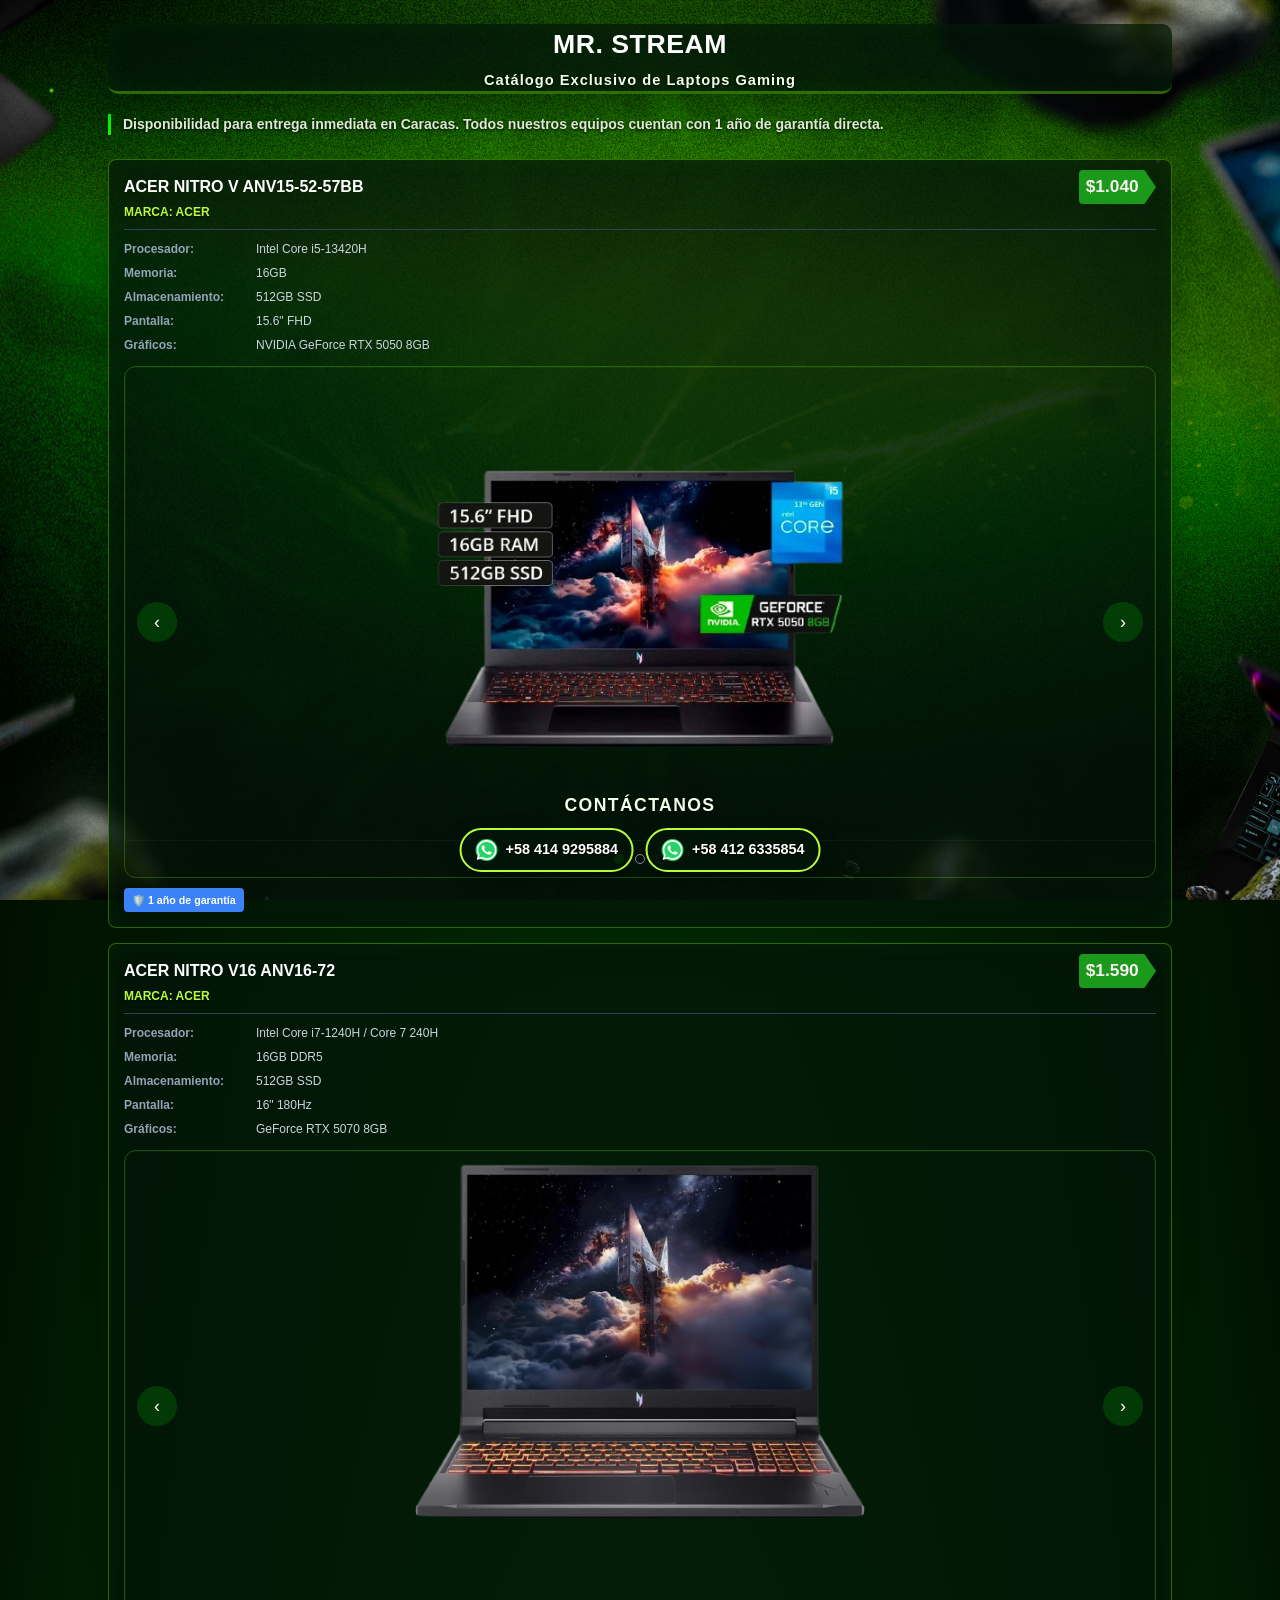
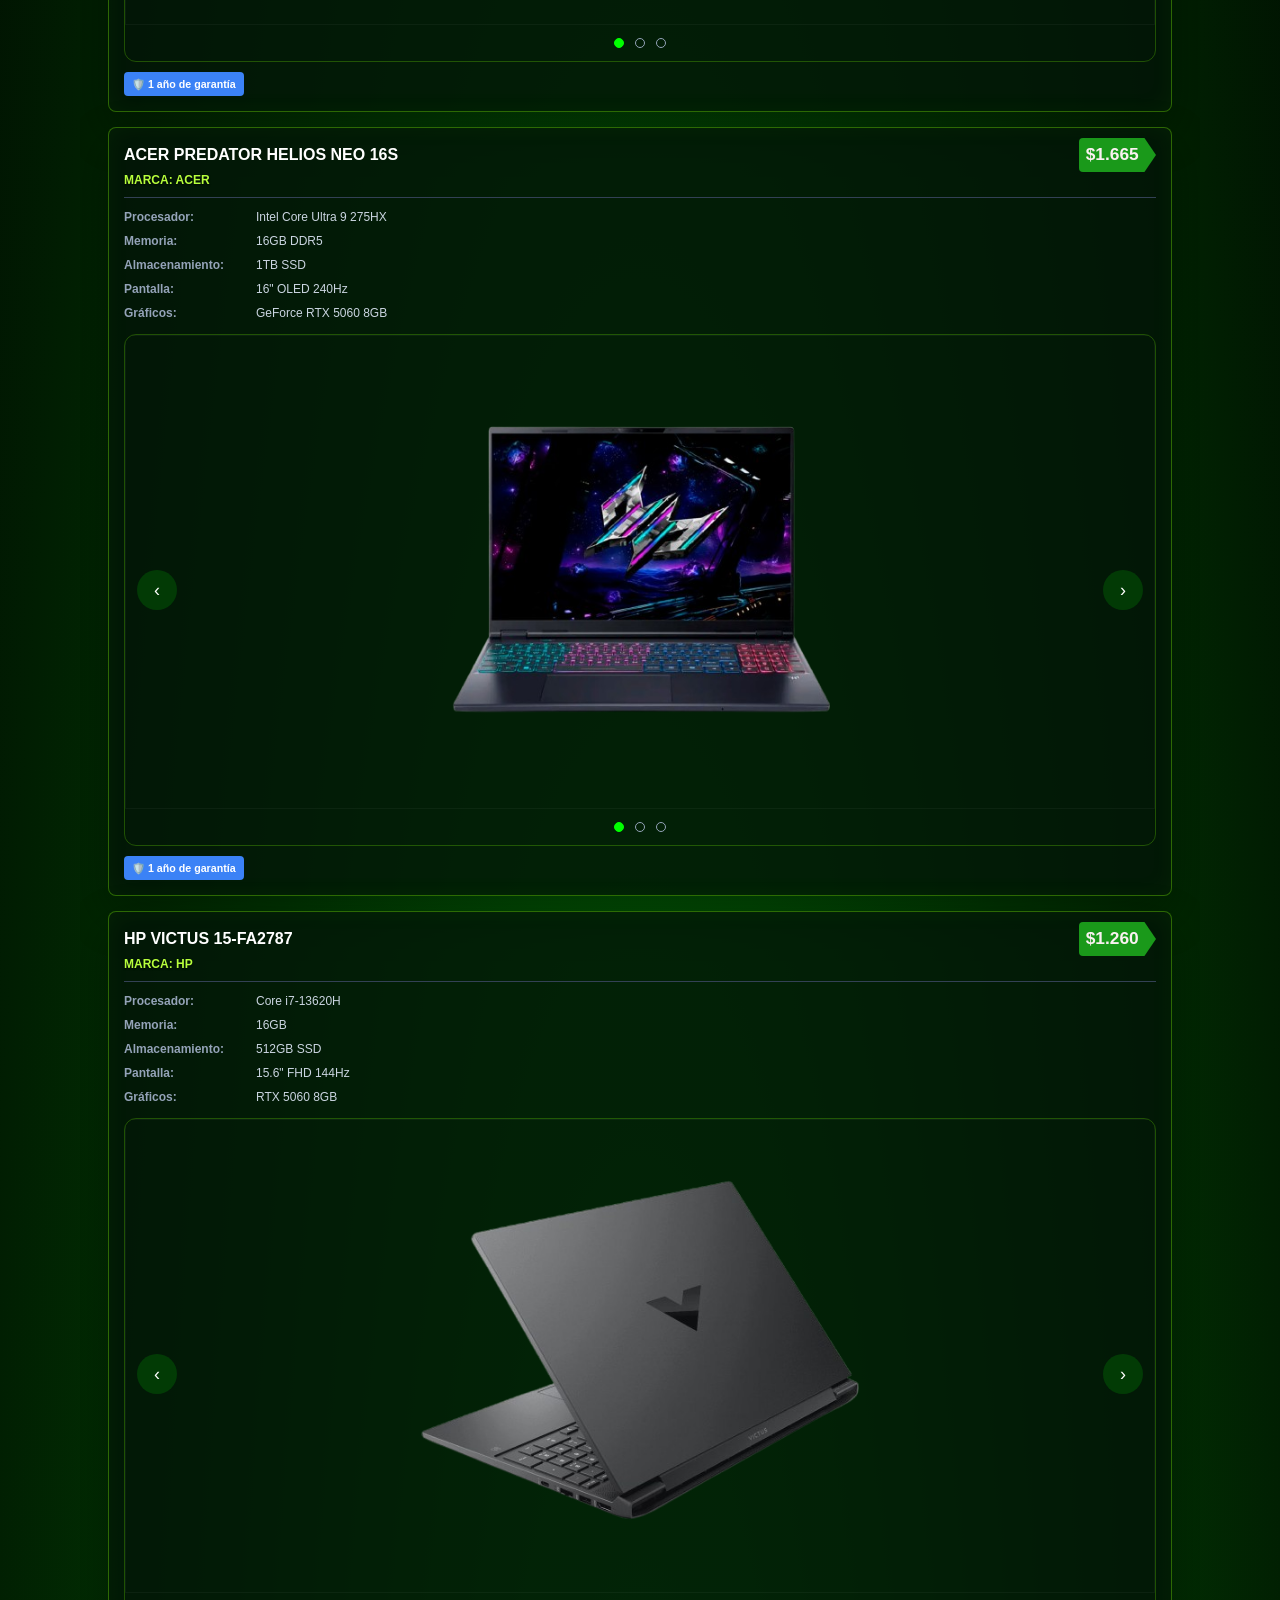
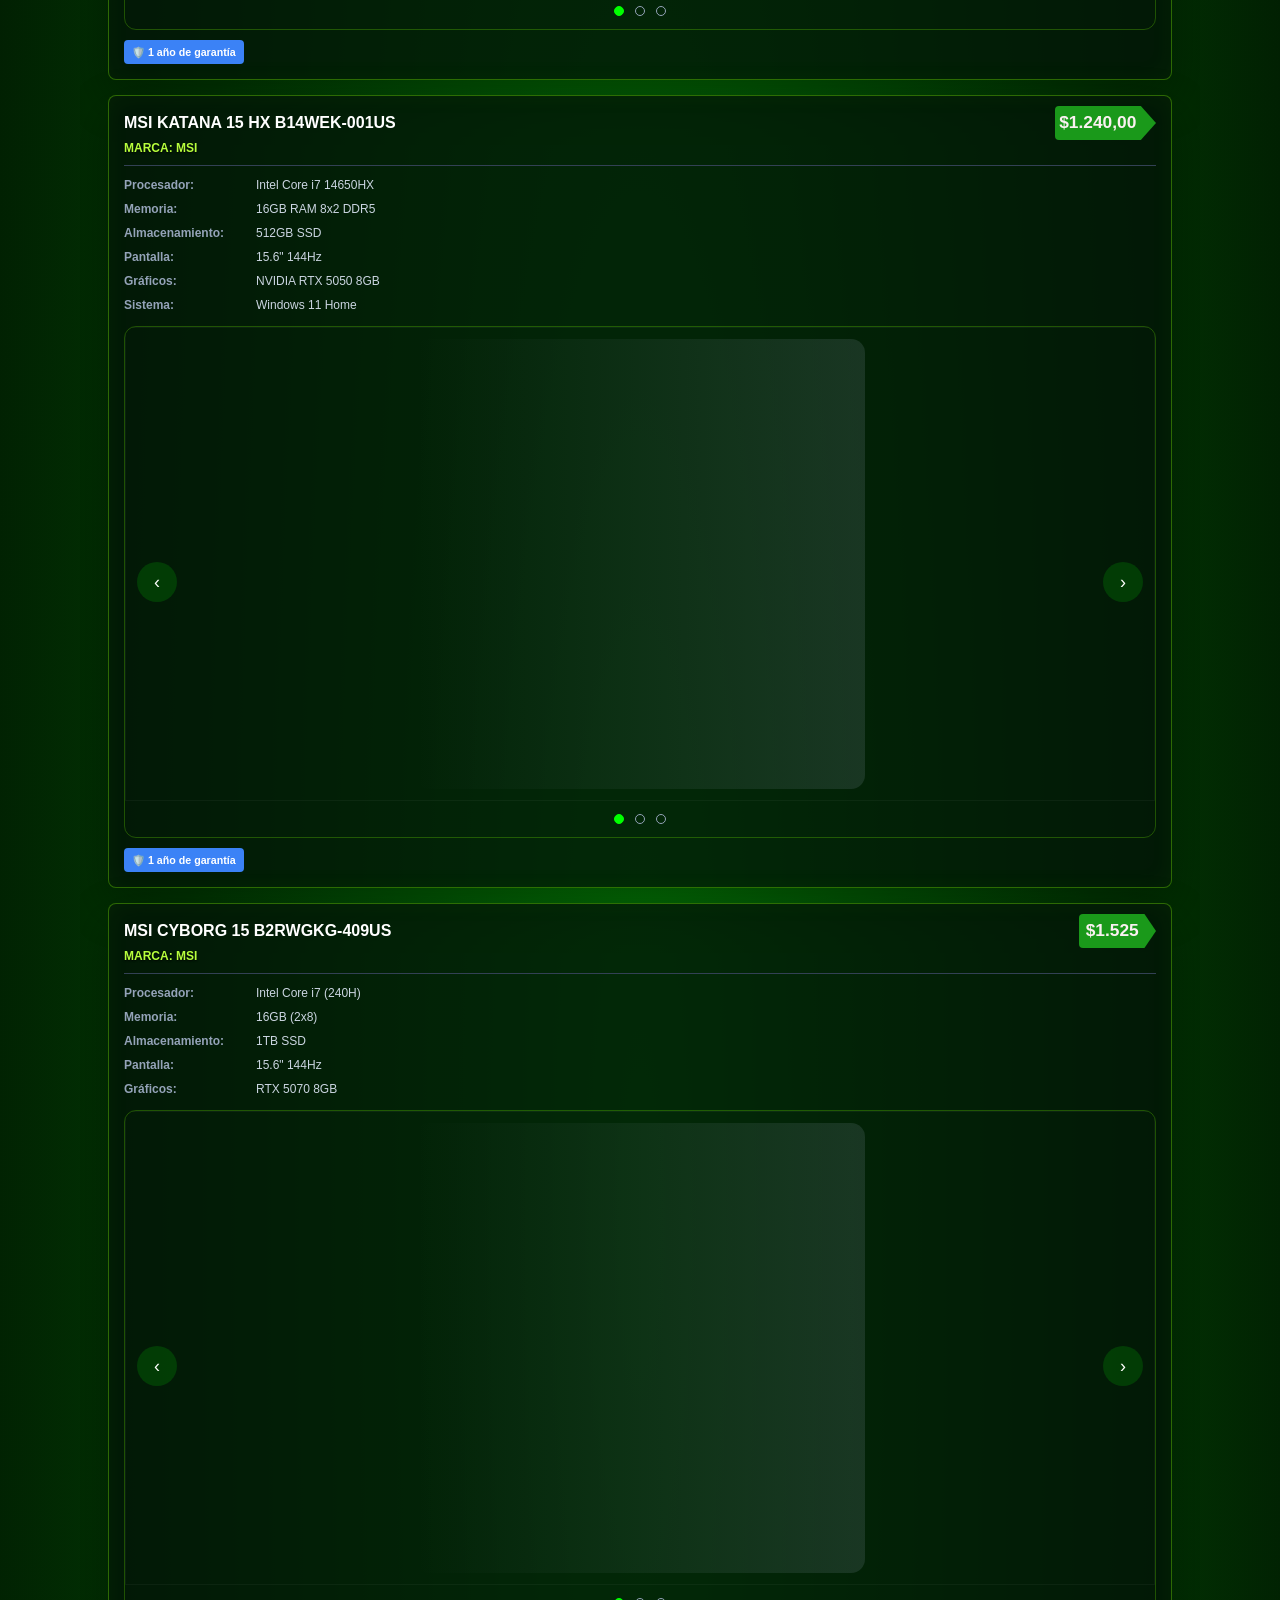
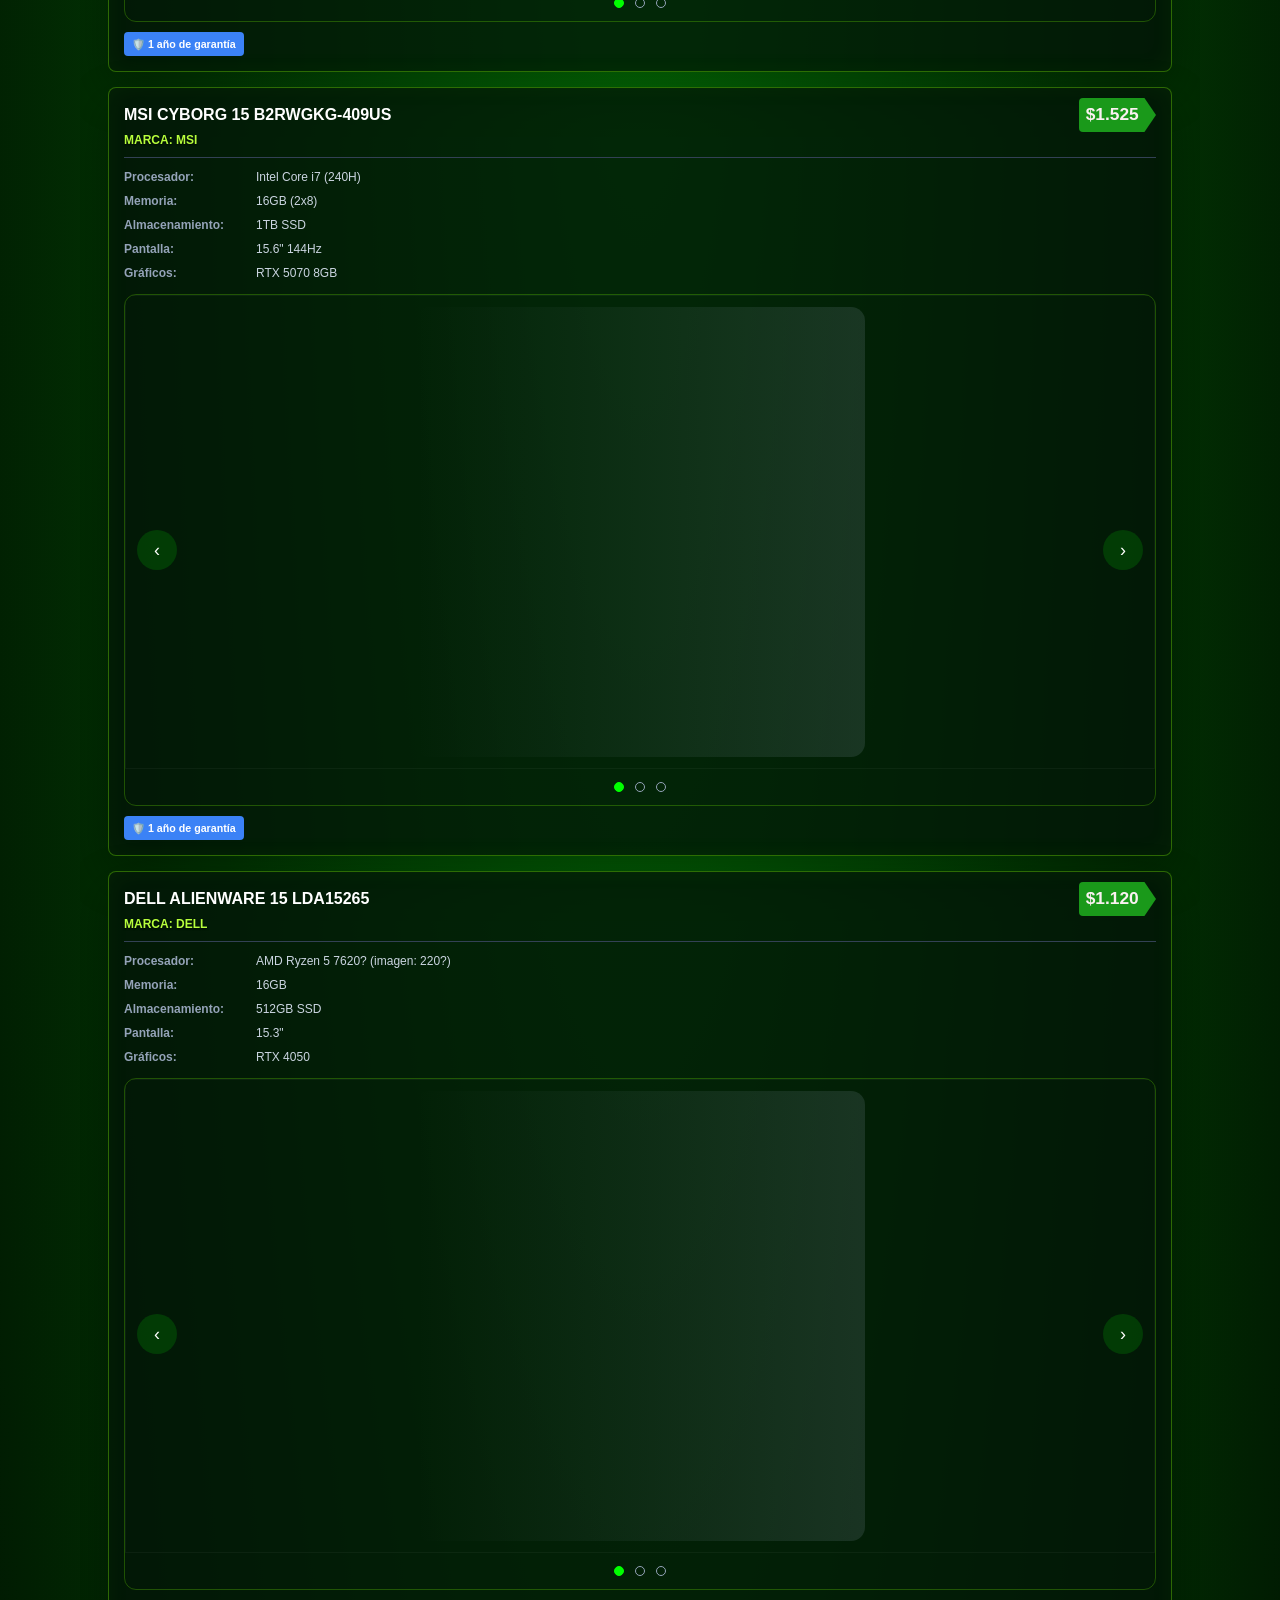
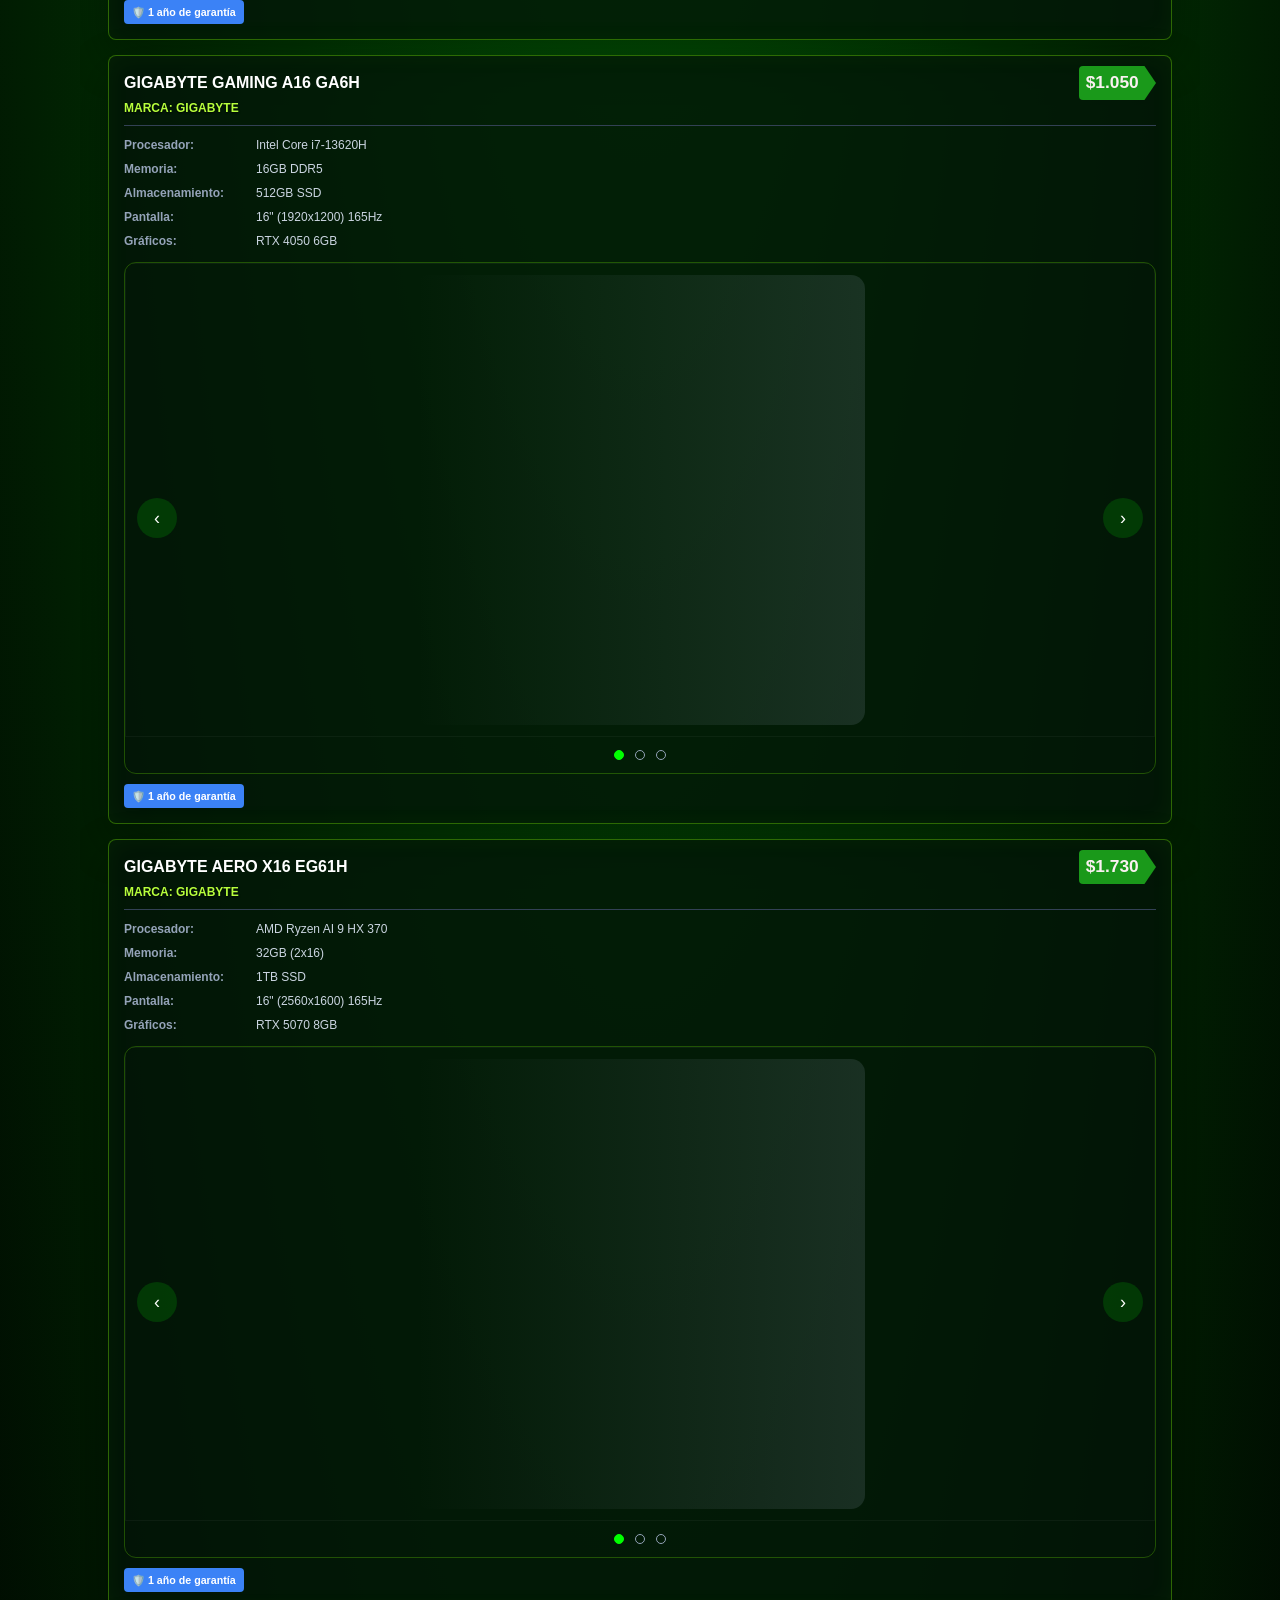
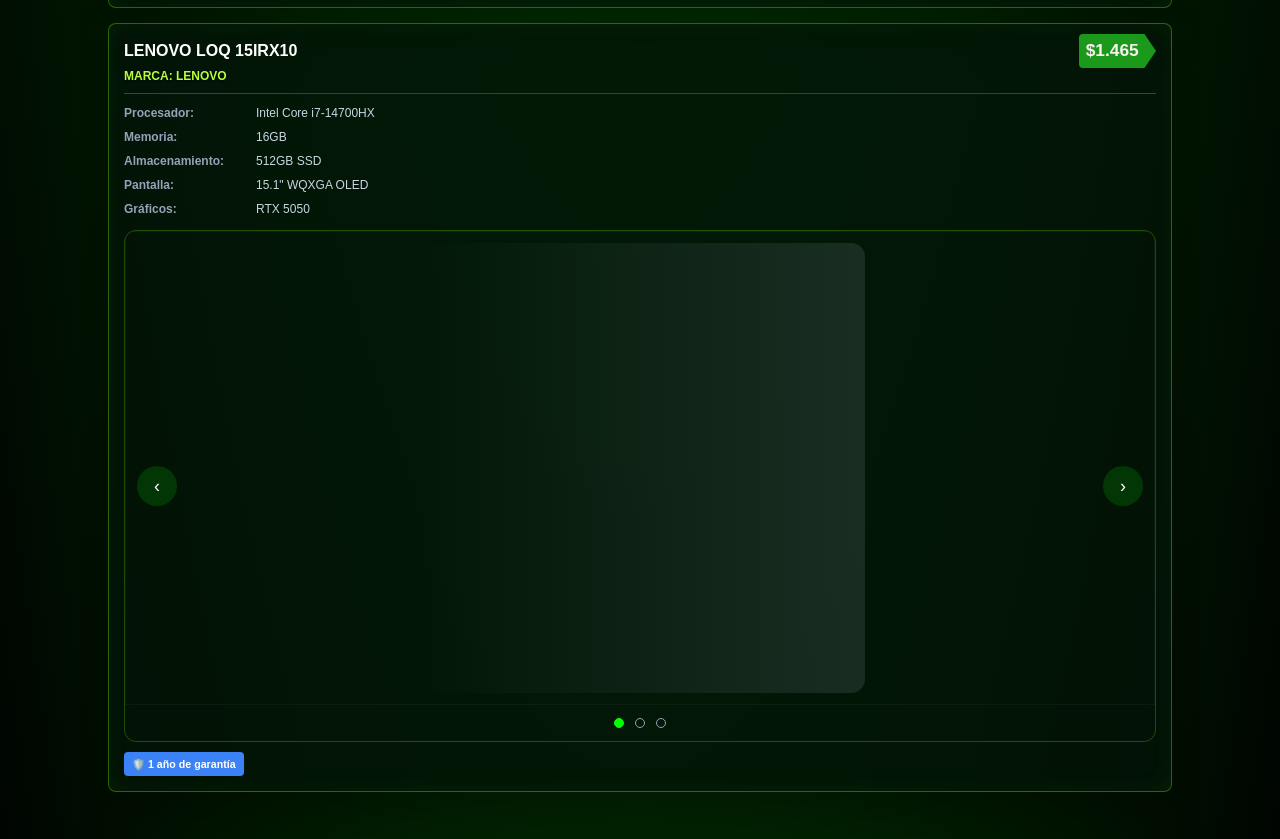
==== laptops-gaming/index.html @ 9986a739 "act" ====
<!DOCTYPE html>
<html lang="es">
<head>
    <meta charset="utf-8">
    <meta name="viewport" content="width=device-width, initial-scale=1">
    <link rel="icon" type="image/png" href="icono.png">
    <title>Catálogo Gaming - Mr. STREAM</title>
    <link rel="stylesheet" href="../global.css">
    <link rel="preload" as="image" href="fondo.webp" type="image/webp" fetchpriority="high">

    <style>
        * { box-sizing: border-box; }
        img { max-width: 100%; height: auto; display: block; }
        html, body { min-width: 0; max-width: 100vw; overflow-x: hidden; overflow-y: auto; }
        body { margin:0 auto; max-width:1120px; font-family:'Segoe UI', Roboto, Helvetica, Arial, sans-serif; background:#0b0f19; color:#f1f5f9; line-height:1.5; font-size:12px; padding:18px; }
        .header-banner {
        text-align: center; position:relative; left:0; width:100%; margin:0 0 20px 0; padding: 0; background:linear-gradient(135deg,#111827 0%,#1e293b 100%); border-bottom:3px solid #00ff00; overflow-x:hidden; box-sizing:border-box; border-radius:10px; }
        .header-title { margin:0; font-size:20pt; font-weight:800; color:#ffffff; letter-spacing:0.5px; text-transform:uppercase; }
        .header-subtitle { margin:5px 0 0 0; font-size:11pt; color:#00ff00; font-weight:600; letter-spacing:1px; }
        .intro { margin-bottom:25px; font-size:10.5pt; color:#94a3b8; border-left:3px solid #00ff00; padding-left:10px; line-height:1.5; }
        .product-card { background:#1e293b; border:1px solid #334155; border-radius:8px; padding:15px; margin-bottom:15px; }
        .product-header { display:flex; justify-content:space-between; align-items:flex-start; gap:12px; border-bottom:1px solid #334155; padding-bottom:8px; margin-bottom:10px; }
        .product-title { font-size:12pt; margin:0; font-weight:700; color:#ffffff; }
        .product-meta { color:#00ff00; font-size:9pt; font-weight:600; text-transform:uppercase; margin-top:4px; }
        .price-tag {
            float: right;
            background-color: #1a991a;
            color: #faf1f1;
            font-weight: 800;
            font-size: 13pt;
            padding: 4px 12px;
            border-radius: 4px;
            margin-top: -5px;
            clip-path: polygon(0% 0%, 85% 0%, 100% 50%, 85% 100%, 0% 100%);
        }

        .price-tag .price-value {
            position: relative;
            right: 10%;
        }
        .spec-grid { display:grid; grid-template-columns:120px 1fr; gap:6px 12px; margin-top:8px; color:#cbd5e1; }
        .spec-label { color:#94a3b8; font-weight:700; }
        .warranty { display:inline-block; margin-top:10px; background:#3b82f6; color:#ffffff; padding:4px 8px; border-radius:4px; font-weight:700; font-size:8pt; }
        .product-gallery { position:relative; margin-top:12px; overflow:hidden; border-radius:12px; border:1px solid #334155; background:#111827; touch-action:pan-y; }
        .gallery-track { display:flex; transition:transform .35s ease; list-style:none; padding:0; margin:0; }
        .gallery-slide { min-width:100%; display:flex; justify-content:center; padding:12px; background:radial-gradient(circle at top left, rgba(30,41,59,0.96), rgba(17,24,39,0.65)); box-shadow:inset 0 0 0 1px rgba(255,255,255,0.04); }
        .gallery-slide img { width:100%; max-width:450px; border-radius:14px; object-fit:contain; cursor:pointer; background:rgba(15,23,42,0.92); padding:14px; border:1px solid rgba(255,255,255,0.1); box-shadow:0 18px 35px rgba(0,0,0,0.35), inset 0 0 0 1px rgba(255,255,255,0.04); opacity:0; transition:opacity .25s ease; }
        .gallery-slide img.loaded { opacity:1; }
        .image-frame { position:relative; width:100%; max-width:450px; border-radius:14px; overflow:hidden; background:linear-gradient(90deg, rgba(15,23,42,0.92), rgba(30,41,59,0.96), rgba(15,23,42,0.92)); box-shadow:0 18px 35px rgba(0,0,0,0.35), inset 0 0 0 1px rgba(255,255,255,0.04); }
        .image-skeleton { position:absolute; inset:0; background:linear-gradient(90deg, rgba(15,23,42,0), rgba(148,163,184,0.16), rgba(15,23,42,0)); background-size:200% 100%; animation:skeleton-shimmer 1.2s linear infinite; pointer-events:none; }
        @keyframes skeleton-shimmer { from { background-position:200% 0; } to { background-position:-200% 0; } }
        .gallery-button { position:absolute; top:50%; transform:translateY(-50%); width:40px; height:40px; border-radius:999px; border:none; background:rgba(0,255,0,0.15); color:#fff; cursor:pointer; display:flex; align-items:center; justify-content:center; font-size:18px; line-height:1; padding:0; }
        .gallery-button:hover { background:rgba(0,255,0,0.28); }
        .gallery-button.prev { left:12px; }
        .gallery-button.next { right:12px; }
        .gallery-dots { text-align:center; padding:10px 0 8px; }
        .gallery-indicator { width:10px; height:10px; display:inline-block; border-radius:50%; border:1px solid #94a3b8; background:transparent; margin:0 4px; cursor:pointer; }
        .gallery-indicator.current-slide { background:#00ff00; border-color:#00ff00; }
        .modal-overlay { position:fixed; inset:0; background:rgba(0,0,0,0.85); display:none; align-items:center; justify-content:center; z-index:999; padding:20px; }
        .modal-overlay.open { display:flex; }
        .modal-overlay img { max-width:95%; max-height:95%; border-radius:8px; }
        .modal-close { position:absolute; top:18px; right:18px; background:rgba(0,0,0,0.5); border:none; color:#fff; width:36px; height:36px; border-radius:50%; font-size:18px; cursor:pointer; }
        @media (min-width:769px) {
            body { padding:24px 28px 32px; }
            .header-banner {
        text-align: center; padding: 0; }
            .intro { padding-left:12px; margin-bottom:24px; }
        }

        @media (max-width:768px){ body { padding:18px; } .spec-grid{grid-template-columns:100px 1fr} .product-title{font-size:15px} .header-banner { padding: 0; text-align:center; } .header-title { font-size:18pt; } .header-subtitle { font-size:10pt; } .gallery-button { width:34px; height:34px; } }
    </style>
</head>
<body>
    <div class="header-banner">
        <h1 class="header-title">Mr. STREAM</h1>
        <div class="header-subtitle">Catálogo Exclusivo de Laptops Gaming</div>
    </div>

    <div class="intro">
        Disponibilidad para entrega inmediata en Caracas. Todos nuestros equipos cuentan con <strong>1 año de garantía</strong> directa.
    </div>

    <!-- Product list generated from image -->

    <!-- 1 - AGOTADO: THUNDEROBOT ZERO 18 PRO 5090
    <div class="product-card">
        <div class="product-header">
            <div>
                <h2 class="product-title">THUNDEROBOT ZERO 18 PRO 5090</h2>
                <div class="product-meta">Marca: THUNDEROBOT</div>
            </div>
            <div class="price-tag"><div class="price-value">$3.730</div></div>
        </div>
        <div class="spec-grid">
            <div class="spec-label">Procesador:</div><div>Core™ Ultra 9 275HX</div>
            <div class="spec-label">Memoria:</div><div>64GB</div>
            <div class="spec-label">Almacenamiento:</div><div>4TB SSD</div>
            <div class="spec-label">Pantalla:</div><div>18" (2560x1600) 240Hz</div>
            <div class="spec-label">Gráficos:</div><div>NVIDIA RTX 5090 24576MB</div>
            <div class="spec-label">Extras:</div><div>Per-key RGB backlit keyboard</div>
        </div>
        <div class="product-gallery">
            <ul class="gallery-track">
                <li class="gallery-slide current-slide"><img loading="lazy" src="../images/imagen.png" data-full="../images/imagen.png" alt="THUNDEROBOT 1"></li>
                <li class="gallery-slide"><img loading="lazy" src="../images/imagen.png" data-full="../images/imagen.png" alt="THUNDEROBOT 2"></li>
                <li class="gallery-slide"><img loading="lazy" src="../images/imagen.png" data-full="../images/imagen.png" alt="THUNDEROBOT 3"></li>
            </ul>
            <button class="gallery-button prev" aria-label="Anterior">‹</button>
            <button class="gallery-button next" aria-label="Siguiente">›</button>
            <div class="gallery-dots">
                <span class="gallery-indicator current-slide"></span>
                <span class="gallery-indicator"></span>
                <span class="gallery-indicator"></span>
            </div>
        </div>
        <div class="warranty">🛡️ 1 año de garantía</div>
    </div>
    -->

    <!-- 2 -->
    <div class="product-card">
        <div class="product-header">
            <div>
                <h2 class="product-title">ACER NITRO V ANV15-52-57BB</h2>
                <div class="product-meta">Marca: ACER</div>
            </div>
            <div class="price-tag"><div class="price-value">$1.040</div></div>
        </div>
        <div class="spec-grid">
            <div class="spec-label">Procesador:</div><div>Intel Core i5-13420H</div>
            <div class="spec-label">Memoria:</div><div>16GB</div>
            <div class="spec-label">Almacenamiento:</div><div>512GB SSD</div>
            <div class="spec-label">Pantalla:</div><div>15.6" FHD</div>
            <div class="spec-label">Gráficos:</div><div>NVIDIA GeForce RTX 5050 8GB</div>
        </div>
        <div class="product-gallery">
            <ul class="gallery-track">
                <li class="gallery-slide current-slide"><img loading="lazy" src="../images/acernitro1.png" data-full="../images/acernitro1.png" alt="Acer Nitro 1"></li>
                <li class="gallery-slide"><img loading="lazy" src="../images/acernitro2.png" data-full="../images/acernitro2.png" alt="Acer Nitro 2"></li>
                <li class="gallery-slide"><img loading="lazy" src="../images/acernitro3.png" data-full="../images/acernitro3.png" alt="Acer Nitro 3"></li>
            </ul>
            <button class="gallery-button prev" aria-label="Anterior">‹</button>
            <button class="gallery-button next" aria-label="Siguiente">›</button>
            <div class="gallery-dots">
                <span class="gallery-indicator current-slide"></span>
                <span class="gallery-indicator"></span>
                <span class="gallery-indicator"></span>
            </div>
        </div>
        <div class="warranty">🛡️ 1 año de garantía</div>
    </div>

    <!-- 3 -->
    <!-- 3 - AGOTADO: ACER NITRO V16 AI ANV16
    <div class="product-card">
        <div class="product-header">
            <div>
                <h2 class="product-title">ACER NITRO V16 AI ANV16</h2>
                <div class="product-meta">Marca: ACER</div>
            </div>
            <div class="price-tag"><div class="price-value">$1.315</div></div>
        </div>
        <div class="spec-grid">
            <div class="spec-label">Procesador:</div><div>AMD Ryzen AI 7 370</div>
            <div class="spec-label">Memoria:</div><div>16GB DDR5</div>
            <div class="spec-label">Almacenamiento:</div><div>1TB SSD</div>
            <div class="spec-label">Pantalla:</div><div>16" 180Hz</div>
            <div class="spec-label">Gráficos:</div><div>NVIDIA GeForce RTX 5060 8GB GDDR7</div>
        </div>
        <div class="product-gallery">
            <ul class="gallery-track">
                <li class="gallery-slide current-slide"><img loading="lazy" src="../images/imagen.png" data-full="../images/imagen.png" alt="Acer Nitro V16 1"></li>
                <li class="gallery-slide"><img loading="lazy" src="../images/imagen.png" data-full="../images/imagen.png" alt="Acer Nitro V16 2"></li>
                <li class="gallery-slide"><img loading="lazy" src="../images/imagen.png" data-full="../images/imagen.png" alt="Acer Nitro V16 3"></li>
            </ul>
            <button class="gallery-button prev" aria-label="Anterior">‹</button>
            <button class="gallery-button next" aria-label="Siguiente">›</button>
            <div class="gallery-dots">
                <span class="gallery-indicator current-slide"></span>
                <span class="gallery-indicator"></span>
                <span class="gallery-indicator"></span>
            </div>
        </div>
        <div class="warranty">🛡️ 1 año de garantía</div>
    </div>
    -->

    <!-- 4 -->
    <div class="product-card">
        <div class="product-header">
            <div>
                <h2 class="product-title">ACER NITRO V16 ANV16-72</h2>
                <div class="product-meta">Marca: ACER</div>
            </div>
            <div class="price-tag"><div class="price-value">$1.590</div></div>
        </div>
        <div class="spec-grid">
            <div class="spec-label">Procesador:</div><div>Intel Core i7-1240H / Core 7 240H</div>
            <div class="spec-label">Memoria:</div><div>16GB DDR5</div>
            <div class="spec-label">Almacenamiento:</div><div>512GB SSD</div>
            <div class="spec-label">Pantalla:</div><div>16" 180Hz</div>
            <div class="spec-label">Gráficos:</div><div>GeForce RTX 5070 8GB</div>
        </div>
        <div class="product-gallery">
            <ul class="gallery-track">
                <li class="gallery-slide current-slide"><img loading="lazy" src="../images/nitrov161.png" data-full="../images/nitrov161.png" alt="Acer Nitro V16 4-1"></li>
                <li class="gallery-slide"><img loading="lazy" src="../images/nitrov162.png" data-full="../images/nitrov162.png" alt="Acer Nitro V16 4-2"></li>
                <li class="gallery-slide"><img loading="lazy" src="../images/nitrov163.png" data-full="../images/nitrov163.png" alt="Acer Nitro V16 4-3"></li>
            </ul>
            <button class="gallery-button prev" aria-label="Anterior">‹</button>
            <button class="gallery-button next" aria-label="Siguiente">›</button>
            <div class="gallery-dots">
                <span class="gallery-indicator current-slide"></span>
                <span class="gallery-indicator"></span>
                <span class="gallery-indicator"></span>
            </div>
        </div>
        <div class="warranty">🛡️ 1 año de garantía</div>
    </div>

    <!-- 5 -->
    <div class="product-card">
        <div class="product-header">
            <div>
                <h2 class="product-title">ACER PREDATOR HELIOS NEO 16S</h2>
                <div class="product-meta">Marca: ACER</div>
            </div>
            <div class="price-tag"><div class="price-value">$1.665</div></div>
        </div>
        <div class="spec-grid">
            <div class="spec-label">Procesador:</div><div>Intel Core Ultra 9 275HX</div>
            <div class="spec-label">Memoria:</div><div>16GB DDR5</div>
            <div class="spec-label">Almacenamiento:</div><div>1TB SSD</div>
            <div class="spec-label">Pantalla:</div><div>16" OLED 240Hz</div>
            <div class="spec-label">Gráficos:</div><div>GeForce RTX 5060 8GB</div>
        </div>
        <div class="product-gallery">
            <ul class="gallery-track">
                <li class="gallery-slide current-slide"><img loading="lazy" src="../images/acerp1.png" data-full="../images/acerp1.png" alt="Predator 1"></li>
                <li class="gallery-slide"><img loading="lazy" src="../images/acerp2.png" data-full="../images/acerp2.png" alt="Predator 2"></li>
                <li class="gallery-slide"><img loading="lazy" src="../images/acerp3.png" data-full="../images/acerp3.png" alt="Predator 3"></li>
            </ul>
            <button class="gallery-button prev" aria-label="Anterior">‹</button>
            <button class="gallery-button next" aria-label="Siguiente">›</button>
            <div class="gallery-dots">
                <span class="gallery-indicator current-slide"></span>
                <span class="gallery-indicator"></span>
                <span class="gallery-indicator"></span>
            </div>
        </div>
        <div class="warranty">🛡️ 1 año de garantía</div>
    </div>

    <!-- 6 -->
      <!--
    <div class="product-card">
        <div class="product-header">
            <div>
                <h2 class="product-title">HP VICTUS 15-FA2013DX</h2>
                <div class="product-meta">Marca: HP</div>
            </div>
            <div class="price-tag"><div class="price-value">$795</div></div>
        </div>
        <div class="spec-grid">
            <div class="spec-label">Procesador:</div><div>Core i5-13420H</div>
            <div class="spec-label">Memoria:</div><div>8GB</div>
            <div class="spec-label">Almacenamiento:</div><div>512GB SSD</div>
            <div class="spec-label">Pantalla:</div><div>15.6" FHD 144Hz</div>
            <div class="spec-label">Gráficos:</div><div>RTX 3050 6GB</div>
        </div>
        <div class="product-gallery">
            <ul class="gallery-track">
                <li class="gallery-slide current-slide"><img loading="lazy" src="../images/imagen.png" data-full="../images/imagen.png" alt="HP Victus 1"></li>
                <li class="gallery-slide"><img loading="lazy" src="../images/imagen.png" data-full="../images/imagen.png" alt="HP Victus 2"></li>
                <li class="gallery-slide"><img loading="lazy" src="../images/imagen.png" data-full="../images/imagen.png" alt="HP Victus 3"></li>
            </ul>
            <button class="gallery-button prev" aria-label="Anterior">‹</button>
            <button class="gallery-button next" aria-label="Siguiente">›</button>
            <div class="gallery-dots">
                <span class="gallery-indicator current-slide"></span>
                <span class="gallery-indicator"></span>
                <span class="gallery-indicator"></span>
            </div>
        </div>
        <div class="warranty">🛡️ 1 año de garantía</div>
    </div>
-->
    <!-- 7 -->
      <!--
    <div class="product-card">
        <div class="product-header">
            <div>
                <h2 class="product-title">HP VICTUS 15-FA2082WM</h2>
                <div class="product-meta">Marca: HP</div>
            </div>
            <div class="price-tag"><div class="price-value">$945</div></div>
        </div>
        <div class="spec-grid">
            <div class="spec-label">Procesador:</div><div>Core i5-13420H</div>
            <div class="spec-label">Memoria:</div><div>16GB DDR4</div>
            <div class="spec-label">Almacenamiento:</div><div>512GB SSD</div>
            <div class="spec-label">Pantalla:</div><div>15.6" 144Hz</div>
            <div class="spec-label">Gráficos:</div><div>RTX 4050 6GB</div>
        </div>
        <div class="product-gallery">
            <ul class="gallery-track">
                <li class="gallery-slide current-slide"><img loading="lazy" src="../images/imagen.png" data-full="../images/imagen.png" alt="HP Victus 2082-1"></li>
                <li class="gallery-slide"><img loading="lazy" src="../images/imagen.png" data-full="../images/imagen.png" alt="HP Victus 2082-2"></li>
                <li class="gallery-slide"><img loading="lazy" src="../images/imagen.png" data-full="../images/imagen.png" alt="HP Victus 2082-3"></li>
            </ul>
            <button class="gallery-button prev" aria-label="Anterior">‹</button>
            <button class="gallery-button next" aria-label="Siguiente">›</button>
            <div class="gallery-dots">
                <span class="gallery-indicator current-slide"></span>
                <span class="gallery-indicator"></span>
                <span class="gallery-indicator"></span>
            </div>
        </div>
        <div class="warranty">🛡️ 1 año de garantía</div>
    </div>
-->
    <!-- 8 --> 
    <div class="product-card">
        <div class="product-header">
            <div>
                <h2 class="product-title">HP VICTUS 15-FA2787</h2>
                <div class="product-meta">Marca: HP</div>
            </div>
            <div class="price-tag"><div class="price-value">$1.260</div></div>
        </div>
        <div class="spec-grid">
            <div class="spec-label">Procesador:</div><div>Core i7-13620H</div>
            <div class="spec-label">Memoria:</div><div>16GB</div>
            <div class="spec-label">Almacenamiento:</div><div>512GB SSD</div>
            <div class="spec-label">Pantalla:</div><div>15.6" FHD 144Hz</div>
            <div class="spec-label">Gráficos:</div><div>RTX 5060 8GB</div>
        </div>
        <div class="product-gallery">
            <ul class="gallery-track">
                <li class="gallery-slide current-slide"><img loading="lazy" src="../images/victus1.png" data-full="../images/victus1.png" alt="HP Victus 2787-1"></li>
                <li class="gallery-slide"><img loading="lazy" src="../images/victus2.png" data-full="../images/victus2.png" alt="HP Victus 2787-2"></li>
                <li class="gallery-slide"><img loading="lazy" src="../images/victus3.png" data-full="../images/victus3.png" alt="HP Victus 2787-3"></li>
            </ul>
            <button class="gallery-button prev" aria-label="Anterior">‹</button>
            <button class="gallery-button next" aria-label="Siguiente">›</button>
            <div class="gallery-dots">
                <span class="gallery-indicator current-slide"></span>
                <span class="gallery-indicator"></span>
                <span class="gallery-indicator"></span>
            </div>
        </div>
        <div class="warranty">🛡️ 1 año de garantía</div>
    </div>

  
    <!-- 9 - AGOTADO: MSI CYBORG 15 B2RWFKG
    <div class="product-card">
        <div class="product-header">
            <div>
                <h2 class="product-title">MSI CYBORG 15 B2RWFKG</h2>
                <div class="product-meta">Marca: MSI</div>
            </div>
            <div class="price-tag"><div class="price-value">$1.260</div></div>
        </div>
        <div class="spec-grid">
            <div class="spec-label">Procesador:</div><div>Intel Core i7 (240H)</div>
            <div class="spec-label">Memoria:</div><div>16GB DDR5 (2x8)</div>
            <div class="spec-label">Almacenamiento:</div><div>512GB SSD</div>
            <div class="spec-label">Pantalla:</div><div>15.6" FHD 144Hz</div>
            <div class="spec-label">Gráficos:</div><div>RTX 5060 8GB GDDR7</div>
        </div>
        <div class="product-gallery">
            <ul class="gallery-track">
                <li class="gallery-slide current-slide"><img loading="lazy" src="../images/imagen.png" data-full="../images/imagen.png" alt="MSI Cyborg 1"></li>
                <li class="gallery-slide"><img loading="lazy" src="../images/imagen.png" data-full="../images/imagen.png" alt="MSI Cyborg 2"></li>
                <li class="gallery-slide"><img loading="lazy" src="../images/imagen.png" data-full="../images/imagen.png" alt="MSI Cyborg 3"></li>
            </ul>
            <button class="gallery-button prev" aria-label="Anterior">‹</button>
            <button class="gallery-button next" aria-label="Siguiente">›</button>
            <div class="gallery-dots">
                <span class="gallery-indicator current-slide"></span>
                <span class="gallery-indicator"></span>
                <span class="gallery-indicator"></span>
            </div>
        </div>
        <div class="warranty">🛡️ 1 año de garantía</div>
    </div>
    -->

    <!-- 10 -->
    <div class="product-card">
        <div class="product-header">
            <div>
                <h2 class="product-title">MSI KATANA 15 HX B14WEK-001US</h2>
                <div class="product-meta">Marca: MSI</div>
            </div>
            <div class="price-tag"><div class="price-value">$1.240,00</div></div>
        </div>
        <div class="spec-grid">
            <div class="spec-label">Procesador:</div><div>Intel Core i7 14650HX</div>
            <div class="spec-label">Memoria:</div><div>16GB RAM 8x2 DDR5</div>
            <div class="spec-label">Almacenamiento:</div><div>512GB SSD</div>
            <div class="spec-label">Pantalla:</div><div>15.6" 144Hz</div>
            <div class="spec-label">Gráficos:</div><div>NVIDIA RTX 5050 8GB</div>
            <div class="spec-label">Sistema:</div><div>Windows 11 Home</div>
        </div>
        <div class="product-gallery">
            <ul class="gallery-track">
                <li class="gallery-slide current-slide"><img loading="lazy" src="../images/imagen.png" data-full="../images/imagen.png" alt="MSI Katana 1"></li>
                <li class="gallery-slide"><img loading="lazy" src="../images/imagen.png" data-full="../images/imagen.png" alt="MSI Katana 2"></li>
                <li class="gallery-slide"><img loading="lazy" src="../images/imagen.png" data-full="../images/imagen.png" alt="MSI Katana 3"></li>
            </ul>
            <button class="gallery-button prev" aria-label="Anterior">‹</button>
            <button class="gallery-button next" aria-label="Siguiente">›</button>
            <div class="gallery-dots">
                <span class="gallery-indicator current-slide"></span>
                <span class="gallery-indicator"></span>
                <span class="gallery-indicator"></span>
            </div>
        </div>
        <div class="warranty">🛡️ 1 año de garantía</div>
    </div>

    <!-- 11 -->
    <div class="product-card">
        <div class="product-header">
            <div>
                <h2 class="product-title">MSI CYBORG 15 B2RWGKG-409US</h2>
                <div class="product-meta">Marca: MSI</div>
            </div>
            <div class="price-tag"><div class="price-value">$1.525</div></div>
        </div>
        <div class="spec-grid">
            <div class="spec-label">Procesador:</div><div>Intel Core i7 (240H)</div>
            <div class="spec-label">Memoria:</div><div>16GB (2x8)</div>
            <div class="spec-label">Almacenamiento:</div><div>1TB SSD</div>
            <div class="spec-label">Pantalla:</div><div>15.6" 144Hz</div>
            <div class="spec-label">Gráficos:</div><div>RTX 5070 8GB</div>
        </div>
        <div class="product-gallery">
            <ul class="gallery-track">
                <li class="gallery-slide current-slide"><img loading="lazy" src="../images/imagen.png" data-full="../images/imagen.png" alt="MSI Cyborg 409US 1"></li>
                <li class="gallery-slide"><img loading="lazy" src="../images/imagen.png" data-full="../images/imagen.png" alt="MSI Cyborg 409US 2"></li>
                <li class="gallery-slide"><img loading="lazy" src="../images/imagen.png" data-full="../images/imagen.png" alt="MSI Cyborg 409US 3"></li>
            </ul>
            <button class="gallery-button prev" aria-label="Anterior">‹</button>
            <button class="gallery-button next" aria-label="Siguiente">›</button>
            <div class="gallery-dots">
                <span class="gallery-indicator current-slide"></span>
                <span class="gallery-indicator"></span>
                <span class="gallery-indicator"></span>
            </div>
        </div>
        <div class="warranty">🛡️ 1 año de garantía</div>
    </div>

    <!-- 12 -->
    <div class="product-card">
        <div class="product-header">
            <div>
                <h2 class="product-title">MSI CYBORG 15 B2RWGKG-409US</h2>
                <div class="product-meta">Marca: MSI</div>
            </div>
            <div class="price-tag"><div class="price-value">$1.525</div></div>
        </div>
        <div class="spec-grid">
            <div class="spec-label">Procesador:</div><div>Intel Core i7 (240H)</div>
            <div class="spec-label">Memoria:</div><div>16GB (2x8)</div>
            <div class="spec-label">Almacenamiento:</div><div>1TB SSD</div>
            <div class="spec-label">Pantalla:</div><div>15.6" 144Hz</div>
            <div class="spec-label">Gráficos:</div><div>RTX 5070 8GB</div>
        </div>
        <div class="product-gallery">
            <ul class="gallery-track">
                <li class="gallery-slide current-slide"><img loading="lazy" src="../images/imagen.png" data-full="../images/imagen.png" alt="MSI Cyborg 409US 1"></li>
                <li class="gallery-slide"><img loading="lazy" src="../images/imagen.png" data-full="../images/imagen.png" alt="MSI Cyborg 409US 2"></li>
                <li class="gallery-slide"><img loading="lazy" src="../images/imagen.png" data-full="../images/imagen.png" alt="MSI Cyborg 409US 3"></li>
            </ul>
            <button class="gallery-button prev" aria-label="Anterior">‹</button>
            <button class="gallery-button next" aria-label="Siguiente">›</button>
            <div class="gallery-dots">
                <span class="gallery-indicator current-slide"></span>
                <span class="gallery-indicator"></span>
                <span class="gallery-indicator"></span>
            </div>
        </div>
        <div class="warranty">🛡️ 1 año de garantía</div>
    </div>

    <!-- 11 -->
    <!-- 11 - AGOTADO: MSI VECTOR 16HX AI A2XWHG
    <div class="product-card">
        <div class="product-header">
            <div>
                <h2 class="product-title">MSI VECTOR 16HX AI A2XWHG</h2>
                <div class="product-meta">Marca: MSI</div>
            </div>
            <div class="price-tag"><div class="price-value">$1.835</div></div>
        </div>
        <div class="spec-grid">
            <div class="spec-label">Procesador:</div><div>Intel Core Ultra 7 255HX</div>
            <div class="spec-label">Memoria:</div><div>32GB (2x16)</div>
            <div class="spec-label">Almacenamiento:</div><div>1TB SSD</div>
            <div class="spec-label">Pantalla:</div><div>16" 144Hz</div>
            <div class="spec-label">Gráficos:</div><div>RTX 5070Ti 12GB GDDR7</div>
        </div>
        <div class="product-gallery">
            <ul class="gallery-track">
                <li class="gallery-slide current-slide"><img loading="lazy" src="../images/imagen.png" data-full="../images/imagen.png" alt="MSI Vector 1"></li>
                <li class="gallery-slide"><img loading="lazy" src="../images/imagen.png" data-full="../images/imagen.png" alt="MSI Vector 2"></li>
                <li class="gallery-slide"><img loading="lazy" src="../images/imagen.png" data-full="../images/imagen.png" alt="MSI Vector 3"></li>
            </ul>
            <button class="gallery-button prev" aria-label="Anterior">‹</button>
            <button class="gallery-button next" aria-label="Siguiente">›</button>
            <div class="gallery-dots">
                <span class="gallery-indicator current-slide"></span>
                <span class="gallery-indicator"></span>
                <span class="gallery-indicator"></span>
            </div>
        </div>
        <div class="warranty">🛡️ 1 año de garantía</div>
    </div>
    -->

    <!-- 12 -->
    <div class="product-card">
        <div class="product-header">
            <div>
                <h2 class="product-title">DELL ALIENWARE 15 LDA15265</h2>
                <div class="product-meta">Marca: DELL</div>
            </div>
            <div class="price-tag"><div class="price-value">$1.120</div></div>
        </div>
        <div class="spec-grid">
            <div class="spec-label">Procesador:</div><div>AMD Ryzen 5 7620? (imagen: 220?)</div>
            <div class="spec-label">Memoria:</div><div>16GB</div>
            <div class="spec-label">Almacenamiento:</div><div>512GB SSD</div>
            <div class="spec-label">Pantalla:</div><div>15.3"</div>
            <div class="spec-label">Gráficos:</div><div>RTX 4050</div>
        </div>
        <div class="product-gallery">
            <ul class="gallery-track">
                <li class="gallery-slide current-slide"><img loading="lazy" src="../images/imagen.png" data-full="../images/imagen.png" alt="Alienware 1"></li>
                <li class="gallery-slide"><img loading="lazy" src="../images/imagen.png" data-full="../images/imagen.png" alt="Alienware 2"></li>
                <li class="gallery-slide"><img loading="lazy" src="../images/imagen.png" data-full="../images/imagen.png" alt="Alienware 3"></li>
            </ul>
            <button class="gallery-button prev" aria-label="Anterior">‹</button>
            <button class="gallery-button next" aria-label="Siguiente">›</button>
            <div class="gallery-dots">
                <span class="gallery-indicator current-slide"></span>
                <span class="gallery-indicator"></span>
                <span class="gallery-indicator"></span>
            </div>
        </div>
        <div class="warranty">🛡️ 1 año de garantía</div>
    </div>

    <!-- 13 -->
    <div class="product-card">
        <div class="product-header">
            <div>
                <h2 class="product-title">GIGABYTE GAMING A16 GA6H</h2>
                <div class="product-meta">Marca: GIGABYTE</div>
            </div>
            <div class="price-tag"><div class="price-value">$1.050</div></div>
        </div>
        <div class="spec-grid">
            <div class="spec-label">Procesador:</div><div>Intel Core i7-13620H</div>
            <div class="spec-label">Memoria:</div><div>16GB DDR5</div>
            <div class="spec-label">Almacenamiento:</div><div>512GB SSD</div>
            <div class="spec-label">Pantalla:</div><div>16" (1920x1200) 165Hz</div>
            <div class="spec-label">Gráficos:</div><div>RTX 4050 6GB</div>
        </div>
        <div class="product-gallery">
            <ul class="gallery-track">
                <li class="gallery-slide current-slide"><img loading="lazy" src="../images/imagen.png" data-full="../images/imagen.png" alt="Gigabyte A16 1"></li>
                <li class="gallery-slide"><img loading="lazy" src="../images/imagen.png" data-full="../images/imagen.png" alt="Gigabyte A16 2"></li>
                <li class="gallery-slide"><img loading="lazy" src="../images/imagen.png" data-full="../images/imagen.png" alt="Gigabyte A16 3"></li>
            </ul>
            <button class="gallery-button prev" aria-label="Anterior">‹</button>
            <button class="gallery-button next" aria-label="Siguiente">›</button>
            <div class="gallery-dots">
                <span class="gallery-indicator current-slide"></span>
                <span class="gallery-indicator"></span>
                <span class="gallery-indicator"></span>
            </div>
        </div>
        <div class="warranty">🛡️ 1 año de garantía</div>
    </div>

    <!-- 14 -->
    <div class="product-card">
        <div class="product-header">
            <div>
                <h2 class="product-title">GIGABYTE AERO X16 EG61H</h2>
                <div class="product-meta">Marca: GIGABYTE</div>
            </div>
            <div class="price-tag"><div class="price-value">$1.730</div></div>
        </div>
        <div class="spec-grid">
            <div class="spec-label">Procesador:</div><div>AMD Ryzen AI 9 HX 370</div>
            <div class="spec-label">Memoria:</div><div>32GB (2x16)</div>
            <div class="spec-label">Almacenamiento:</div><div>1TB SSD</div>
            <div class="spec-label">Pantalla:</div><div>16" (2560x1600) 165Hz</div>
            <div class="spec-label">Gráficos:</div><div>RTX 5070 8GB</div>
        </div>
        <div class="product-gallery">
            <ul class="gallery-track">
                <li class="gallery-slide current-slide"><img loading="lazy" src="../images/imagen.png" data-full="../images/imagen.png" alt="Gigabyte Aero X16 1"></li>
                <li class="gallery-slide"><img loading="lazy" src="../images/imagen.png" data-full="../images/imagen.png" alt="Gigabyte Aero X16 2"></li>
                <li class="gallery-slide"><img loading="lazy" src="../images/imagen.png" data-full="../images/imagen.png" alt="Gigabyte Aero X16 3"></li>
            </ul>
            <button class="gallery-button prev" aria-label="Anterior">‹</button>
            <button class="gallery-button next" aria-label="Siguiente">›</button>
            <div class="gallery-dots">
                <span class="gallery-indicator current-slide"></span>
                <span class="gallery-indicator"></span>
                <span class="gallery-indicator"></span>
            </div>
        </div>
        <div class="warranty">🛡️ 1 año de garantía</div>
    </div>

    <!-- 15 -->
    <div class="product-card">
        <div class="product-header">
            <div>
                <h2 class="product-title">LENOVO LOQ 15IRX10</h2>
                <div class="product-meta">Marca: LENOVO</div>
            </div>
            <div class="price-tag"><div class="price-value">$1.465</div></div>
        </div>
        <div class="spec-grid">
            <div class="spec-label">Procesador:</div><div>Intel Core i7-14700HX</div>
            <div class="spec-label">Memoria:</div><div>16GB</div>
            <div class="spec-label">Almacenamiento:</div><div>512GB SSD</div>
            <div class="spec-label">Pantalla:</div><div>15.1" WQXGA OLED</div>
            <div class="spec-label">Gráficos:</div><div>RTX 5050</div>
        </div>
        <div class="product-gallery">
            <ul class="gallery-track">
                <li class="gallery-slide current-slide"><img loading="lazy" src="../images/imagen.png" data-full="../images/imagen.png" alt="Lenovo LOQ 1"></li>
                <li class="gallery-slide"><img loading="lazy" src="../images/imagen.png" data-full="../images/imagen.png" alt="Lenovo LOQ 2"></li>
                <li class="gallery-slide"><img loading="lazy" src="../images/imagen.png" data-full="../images/imagen.png" alt="Lenovo LOQ 3"></li>
            </ul>
            <button class="gallery-button prev" aria-label="Anterior">‹</button>
            <button class="gallery-button next" aria-label="Siguiente">›</button>
            <div class="gallery-dots">
                <span class="gallery-indicator current-slide"></span>
                <span class="gallery-indicator"></span>
                <span class="gallery-indicator"></span>
            </div>
        </div>
        <div class="warranty">🛡️ 1 año de garantía</div>

            <div class="contact-panel">
            <div class="contact-title">Cont&aacute;ctanos</div>
            <div class="whatsapp-links">
                <a class="whatsapp-link" href="https://wa.me/584149295884" target="_blank" rel="noopener" aria-label="Contactar por WhatsApp al +58 414 9295884">
                <span class="whatsapp-icon" aria-hidden="true"><svg width="20" height="20" viewBox="0 0 24 24" fill="currentColor">
                        <path d="M.057 24l1.687-6.163c-1.041-1.804-1.588-3.849-1.587-5.946.003-6.556 5.338-11.891 11.893-11.891 3.181.001 6.167 1.24 8.413 3.488 2.245 2.248 3.481 5.236 3.48 8.414-.003 6.557-5.338 11.892-11.893 11.892-1.99-.001-3.951-.5-5.688-1.448l-6.305 1.654zm6.597-3.807c1.676.995 3.276 1.591 5.392 1.592 5.448 0 9.886-4.434 9.889-9.885.002-5.462-4.415-9.89-9.881-9.892-5.452 0-9.887 4.434-9.889 9.884-.001 2.225.651 3.891 1.746 5.634l-.999 3.648 3.742-.981zm11.387-5.464c-.074-.124-.272-.198-.57-.347-.297-.149-1.758-.868-2.031-.967-.272-.099-.47-.149-.669.149-.198.297-.768.967-.941 1.165-.173.198-.347.223-.644.074-.297-.149-1.255-.462-2.39-1.475-.883-.788-1.48-1.761-1.653-2.059-.173-.297-.018-.458.13-.606.134-.133.297-.347.446-.521.151-.172.2-.296.3-.495.099-.198.05-.372-.025-.521-.075-.148-.669-1.611-.916-2.206-.242-.579-.487-.501-.669-.51l-.57-.01c-.198 0-.52.074-.792.372s-1.04 1.016-1.04 2.479 1.065 2.876 1.213 3.074c.149.198 2.095 3.2 5.076 4.487.709.306 1.263.489 1.694.626.712.226 1.36.194 1.872.118.572-.085 1.758-.719 2.006-1.413.248-.695.248-1.29.173-1.414z"></path>
                    </svg></span>
                    <span>+58 414 9295884</span>
                </a>
                <a class="whatsapp-link" href="https://wa.me/584126335854" target="_blank" rel="noopener" aria-label="Contactar por WhatsApp al +58 412 6335854">
                <span class="whatsapp-icon" aria-hidden="true"><svg width="20" height="20" viewBox="0 0 24 24" fill="currentColor">
                        <path d="M.057 24l1.687-6.163c-1.041-1.804-1.588-3.849-1.587-5.946.003-6.556 5.338-11.891 11.893-11.891 3.181.001 6.167 1.24 8.413 3.488 2.245 2.248 3.481 5.236 3.48 8.414-.003 6.557-5.338 11.892-11.893 11.892-1.99-.001-3.951-.5-5.688-1.448l-6.305 1.654zm6.597-3.807c1.676.995 3.276 1.591 5.392 1.592 5.448 0 9.886-4.434 9.889-9.885.002-5.462-4.415-9.89-9.881-9.892-5.452 0-9.887 4.434-9.889 9.884-.001 2.225.651 3.891 1.746 5.634l-.999 3.648 3.742-.981zm11.387-5.464c-.074-.124-.272-.198-.57-.347-.297-.149-1.758-.868-2.031-.967-.272-.099-.47-.149-.669.149-.198.297-.768.967-.941 1.165-.173.198-.347.223-.644.074-.297-.149-1.255-.462-2.39-1.475-.883-.788-1.48-1.761-1.653-2.059-.173-.297-.018-.458.13-.606.134-.133.297-.347.446-.521.151-.172.2-.296.3-.495.099-.198.05-.372-.025-.521-.075-.148-.669-1.611-.916-2.206-.242-.579-.487-.501-.669-.51l-.57-.01c-.198 0-.52.074-.792.372s-1.04 1.016-1.04 2.479 1.065 2.876 1.213 3.074c.149.198 2.095 3.2 5.076 4.487.709.306 1.263.489 1.694.626.712.226 1.36.194 1.872.118.572-.085 1.758-.719 2.006-1.413.248-.695.248-1.29.173-1.414z"></path>
                    </svg></span>
                    <span>+58 412 6335854</span>
                </a>
            </div>
        </div>
    </div>

    <!-- Modal -->
    <div class="modal-overlay" id="image-modal" role="dialog" aria-modal="true">
        <button class="modal-close" id="modal-close" aria-label="Cerrar">×</button>
        <img loading="lazy" id="modal-image" src="" alt="Imagen ampliada">
    </div>

    <script>
        const modal = document.getElementById('image-modal');
        const modalClose = document.getElementById('modal-close');
        const modalImg = document.getElementById('modal-image');
        const placeholderImage = '[data-uri]';

        const closeModal = () => modal.classList.remove('open');
        const showImage = (img) => {
            img.classList.add('loaded');
            const frame = img.closest('.image-frame');
            if (frame) {
                const skeleton = frame.querySelector('.image-skeleton');
                if (skeleton) skeleton.remove();
            }
        };
        const loadImage = (img) => {
            const source = img.dataset.src || img.getAttribute('src');
            if (!source || img.dataset.loaded === 'true') return;
            img.dataset.loaded = 'true';
            img.src = source;
            if (img.complete) {
                showImage(img);
            } else {
                img.addEventListener('load', () => showImage(img), { once: true });
            }
        };

        modalClose.addEventListener('click', closeModal);
        modal.addEventListener('click', e => { if(e.target === modal) closeModal(); });

        const galleryImages = Array.from(document.querySelectorAll('.gallery-slide img'));
        galleryImages.forEach((img, index) => {
            const source = img.getAttribute('src');
            const frame = document.createElement('div');
            frame.className = 'image-frame';
            const skeleton = document.createElement('span');
            skeleton.className = 'image-skeleton';
            img.parentNode.insertBefore(frame, img);
            frame.appendChild(skeleton);
            frame.appendChild(img);
            img.dataset.src = img.dataset.full || source;
            img.removeAttribute('loading');
            img.src = placeholderImage;
            img.setAttribute('decoding', 'async');
            img.classList.add('is-loading');
            if (index < 3) loadImage(img);
        });

        if ('IntersectionObserver' in window) {
            const imageObserver = new IntersectionObserver((entries, observer) => {
                entries.forEach(entry => {
                    if (entry.isIntersecting) {
                        loadImage(entry.target);
                        observer.unobserve(entry.target);
                    }
                });
            }, { rootMargin: '220px 0px 220px 0px' });
            galleryImages.slice(3).forEach(img => imageObserver.observe(img));
        } else {
            galleryImages.forEach(img => loadImage(img));
        }

        // Per-gallery behaviour
        document.querySelectorAll('.product-gallery').forEach(gallery => {
            const track = gallery.querySelector('.gallery-track');
            const slides = Array.from(track.children);
            const prev = gallery.querySelector('.gallery-button.prev');
            const next = gallery.querySelector('.gallery-button.next');
            const dots = Array.from(gallery.querySelectorAll('.gallery-indicator'));
            let touchStartX = 0;
            let touchEndX = 0;

            const setPos = (slide, i) => slide.style.left = (slide.getBoundingClientRect().width * i) + 'px';
            const moveTo = (current, target) => { track.style.transform = 'translateX(-'+ target.style.left +')'; current.classList.remove('current-slide'); target.classList.add('current-slide'); };
            const updateDots = (curDot, tgtDot) => { if(curDot) curDot.classList.remove('current-slide'); if(tgtDot) tgtDot.classList.add('current-slide'); };

            slides.forEach(setPos);
            window.addEventListener('resize', ()=> slides.forEach(setPos));

            prev.addEventListener('click', ()=>{
                const current = track.querySelector('.current-slide');
                const prevSlide = current.previousElementSibling || slides[slides.length-1];
                const currentDot = gallery.querySelector('.gallery-indicator.current-slide');
                const prevDot = currentDot.previousElementSibling || dots[dots.length-1];
                moveTo(current, prevSlide);
                updateDots(currentDot, prevDot);
            });

            next.addEventListener('click', ()=>{
                const current = track.querySelector('.current-slide');
                const nextSlide = current.nextElementSibling || slides[0];
                const currentDot = gallery.querySelector('.gallery-indicator.current-slide');
                const nextDot = currentDot.nextElementSibling || dots[0];
                moveTo(current, nextSlide);
                updateDots(currentDot, nextDot);
            });

            dots.forEach((dot,i)=> dot.addEventListener('click', ()=>{
                const current = track.querySelector('.current-slide');
                const target = slides[i];
                const currentDot = gallery.querySelector('.gallery-indicator.current-slide');
                moveTo(current, target);
                updateDots(currentDot, dot);
            }));

            gallery.addEventListener('touchstart', event => {
                touchStartX = event.touches[0].clientX;
            }, { passive: true });

            gallery.addEventListener('touchend', event => {
                touchEndX = event.changedTouches[0].clientX;
                const delta = touchEndX - touchStartX;
                if (Math.abs(delta) < 50) return;
                if (delta < 0) next.click();
                else prev.click();
            });

            // click to open modal
            gallery.querySelectorAll('.gallery-slide img').forEach(img => {
                img.addEventListener('click', ()=>{
                    loadImage(img);
                    modalImg.src = img.dataset.full || img.dataset.src || img.src;
                    modalImg.alt = img.alt || 'Imagen ampliada';
                    modal.classList.add('open');
                });
            });
        });
    </script>
</body>
</html>
---- global.css ----
html {
    min-height: 100%;
    
    background: 
    url('fondo.webp') center center / cover no-repeat fixed,
    radial-gradient(ellipse at center, #047806 0%, #023803 50%, #000501 100%);
}

body {
    min-height: 100vh;
    background: transparent !important;
}

.header-subtitle,
.intro {
    color: #f1ffe8 !important;
    font-weight: 700 !important;
    text-shadow: 0 1px 3px rgba(0, 0, 0, 0.9);
}

.product-meta {
    color: #b7ff3c !important;
    font-weight: 700 !important;
    text-shadow: 0 1px 2px rgba(0, 0, 0, 0.85);
}

.header-banner,
.product-card {
    background: rgba(3, 20, 8, 0.78) !important;
    border-color: rgba(126, 255, 0, 0.35) !important;
    box-shadow: 0 18px 45px rgba(0, 0, 0, 0.3), inset 0 0 24px rgba(71, 255, 0, 0.05);
}

.product-gallery {
    background: transparent !important;
    border-color: rgba(126, 255, 0, 0.25) !important;
}

.gallery-slide {
    background: transparent !important;
}

.gallery-slide img,
.image-frame {
    background: transparent !important;
    padding: 0 !important;
    border: 0 !important;
    box-shadow: none !important;
}

  .contact-panel {
            position: fixed;
            left: 50%;
            bottom: 28px;
            z-index: 2;
            display: flex;
            flex-direction: column;
            align-items: center;
            gap: 10px;
            transform: translateX(-50%);
            color: #f1ffe8;
            font-weight: 800;
            text-align: center;
            text-shadow: 0 1px 3px rgba(0, 0, 0, 0.9);
        }

        .contact-title {
            font-size: 1.1rem;
            letter-spacing: 0.08em;
            text-transform: uppercase;
        }

        .whatsapp-links {
            display: flex;
            gap: 12px;
        }

        .whatsapp-link {
            display: inline-flex;
            align-items: center;
            gap: 8px;
            min-height: 42px;
            padding: 9px 14px;
            border: 2px solid #b7ff3c;
            border-radius: 999px;
            background: rgba(3, 20, 8, 0.92);
            color: #ffffff;
            font-size: 0.9rem;
            text-decoration: none;
            box-shadow: 0 6px 18px rgba(0, 0, 0, 0.4);
            transition: background-color 0.2s ease, transform 0.2s ease;
        }

        .whatsapp-link:hover,
        .whatsapp-link:focus-visible {
            background: #1a991a;
            transform: translateY(-2px);
        }

        .whatsapp-icon {
            display: inline-grid;
            width: 22px;
            height: 22px;
            place-items: center;
            border-radius: 50%;
            background: #25d366;
            color: #ffffff;
            font-size: 0.85rem;
            font-weight: 900;
        }

@media (max-width: 767px) {
    html {
        background-image: url("fondo-mobile.webp"),
        radial-gradient(ellipse at center, #047806 0%, #023803 50%, #000501 100%);

    }
    .catalog-button {
                width: calc(80% - 32px);
                bottom: 175px;
                padding: 16px 5px;
            }

            .contact-panel {
                bottom: 18px;
                width: 100%;
            }

            .whatsapp-links {
                width: calc(100% - 32px);
                justify-content: center;
            }

            .whatsapp-link {
                flex: 1;
                justify-content: center;
                padding: 9px 8px;
                font-size: 0.78rem;
            }
}
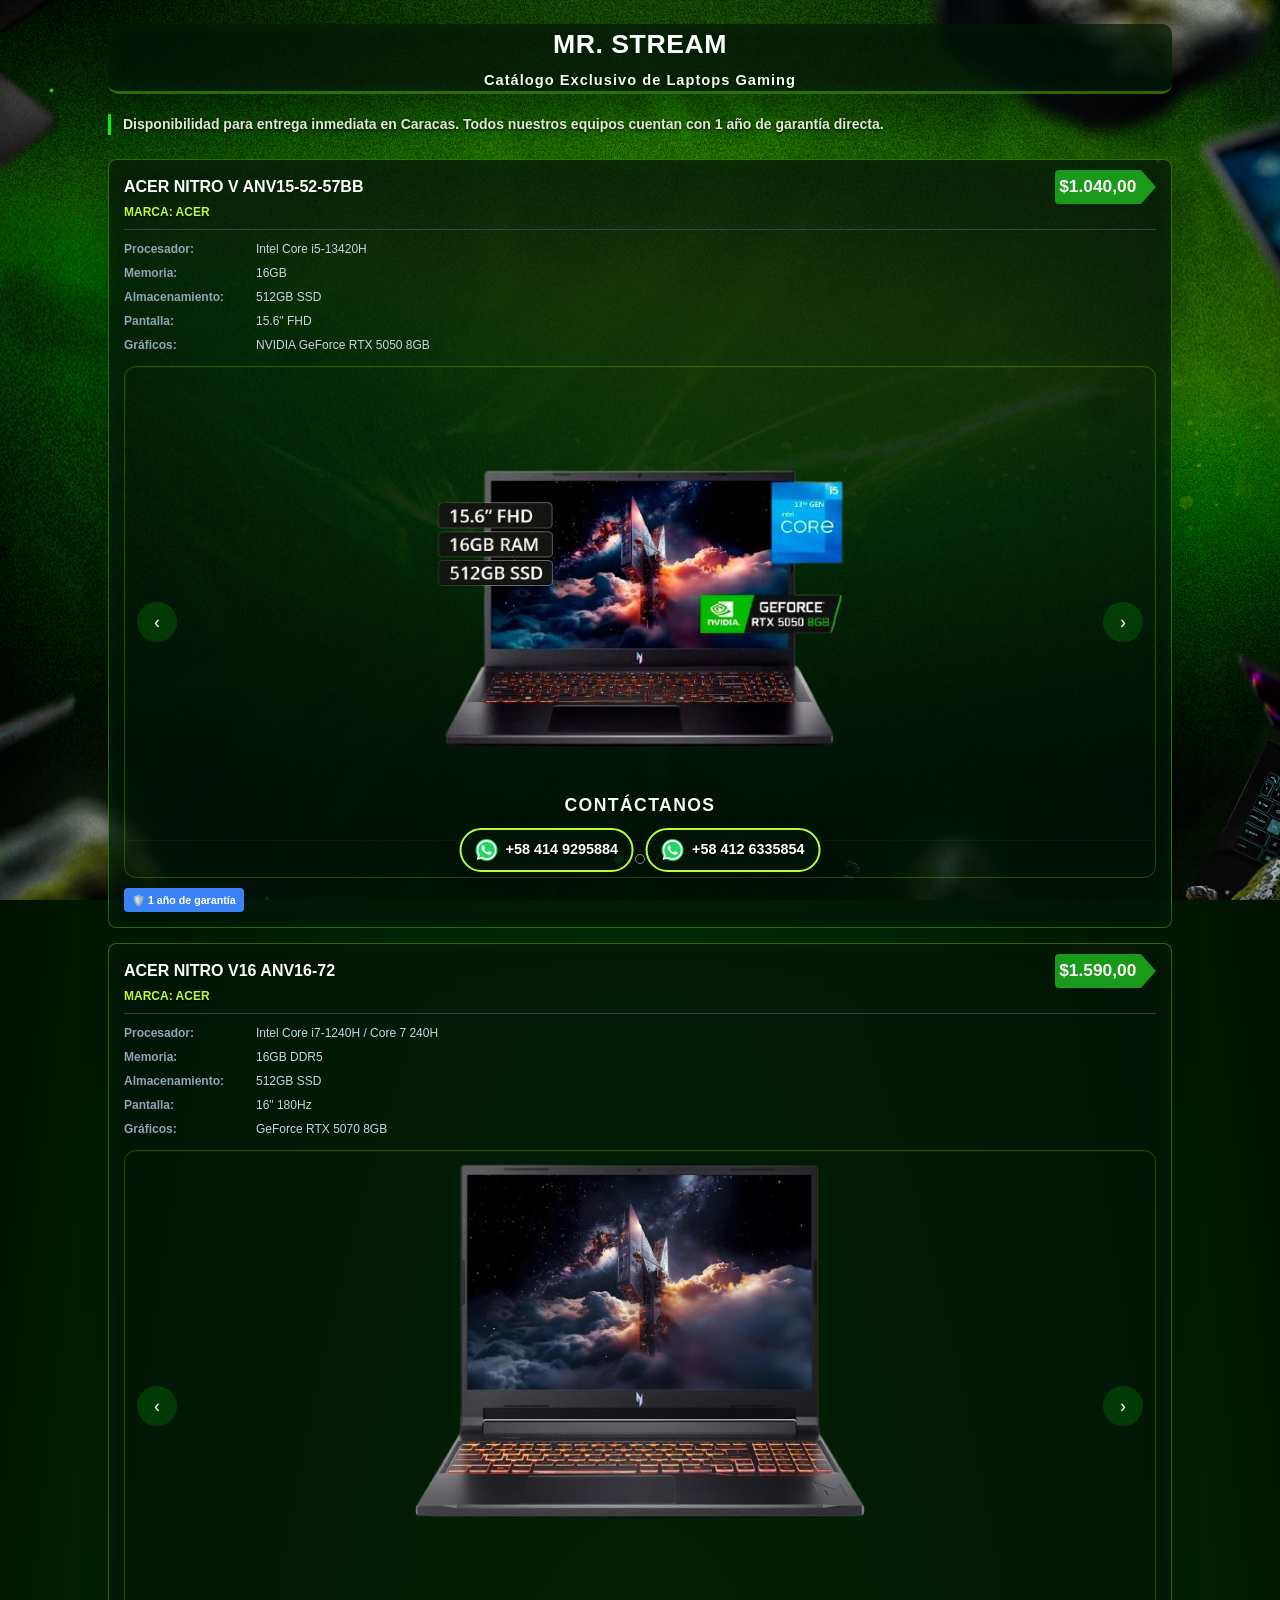
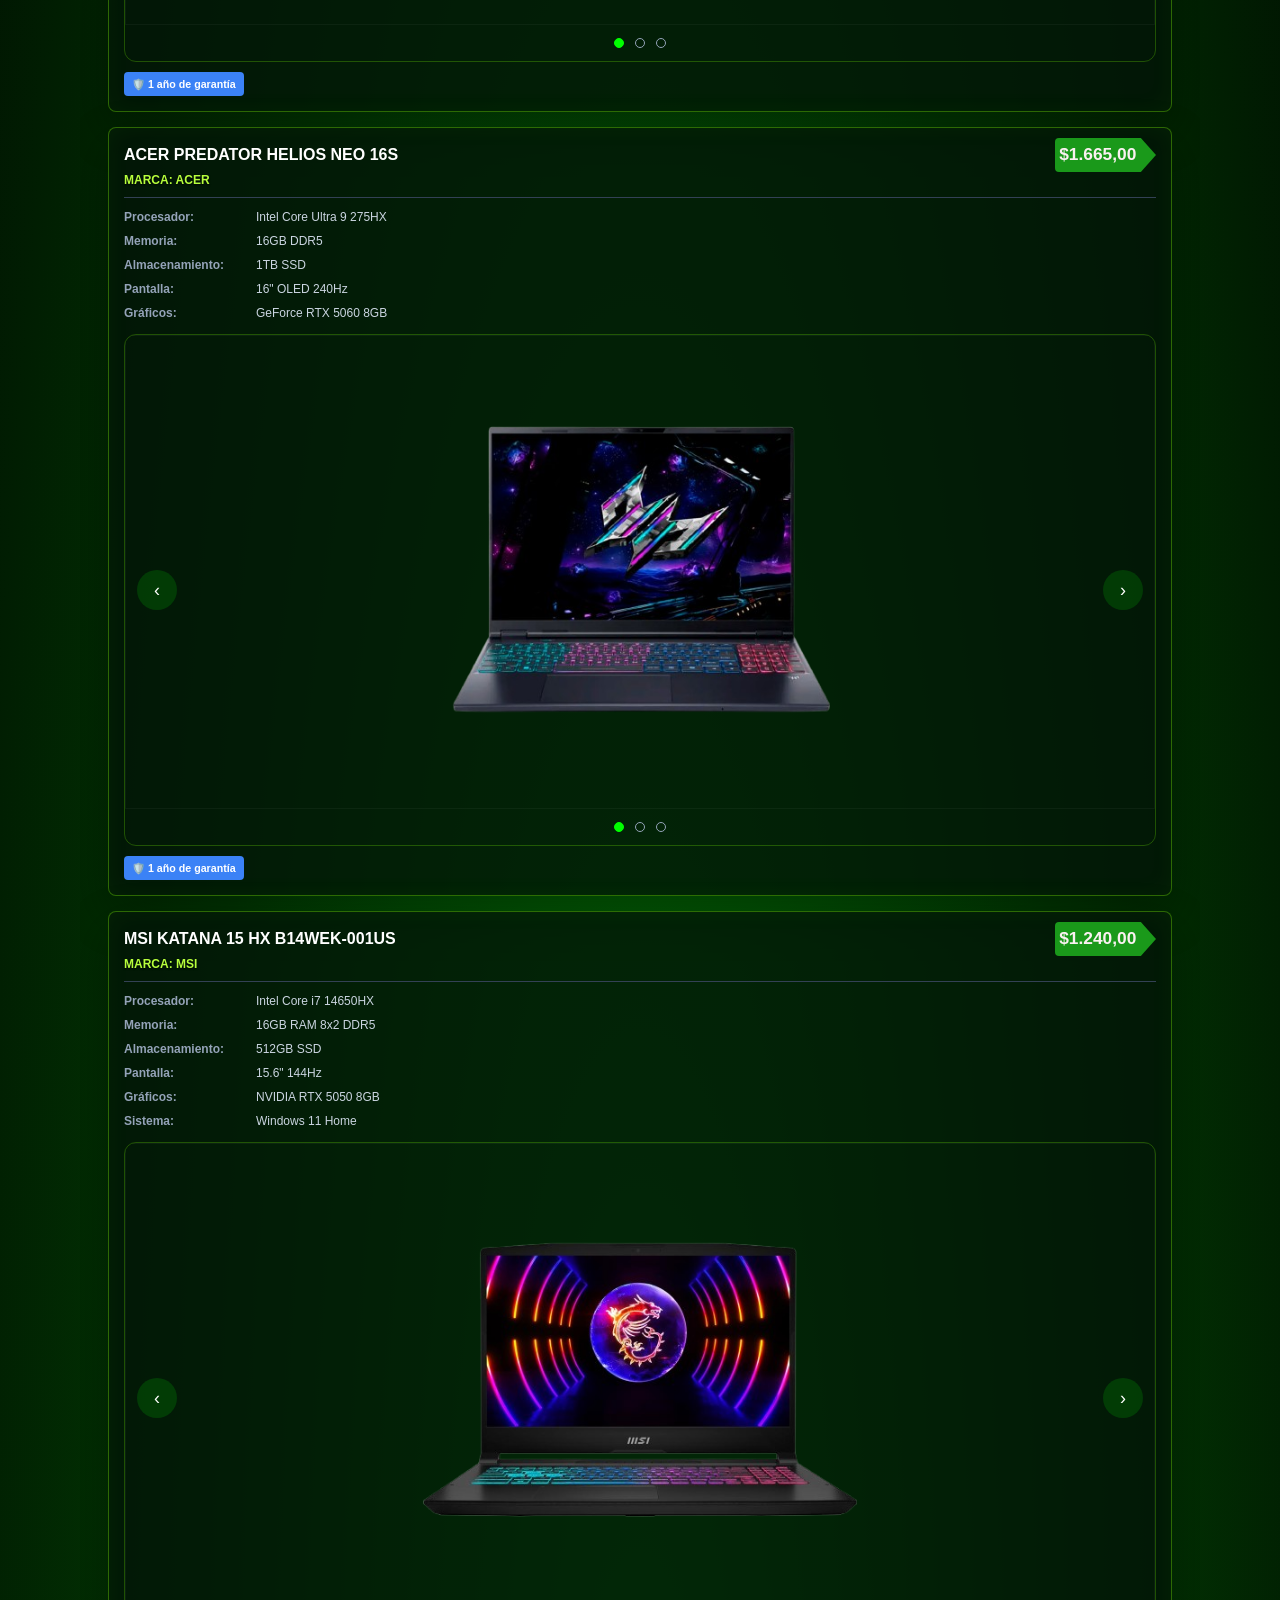
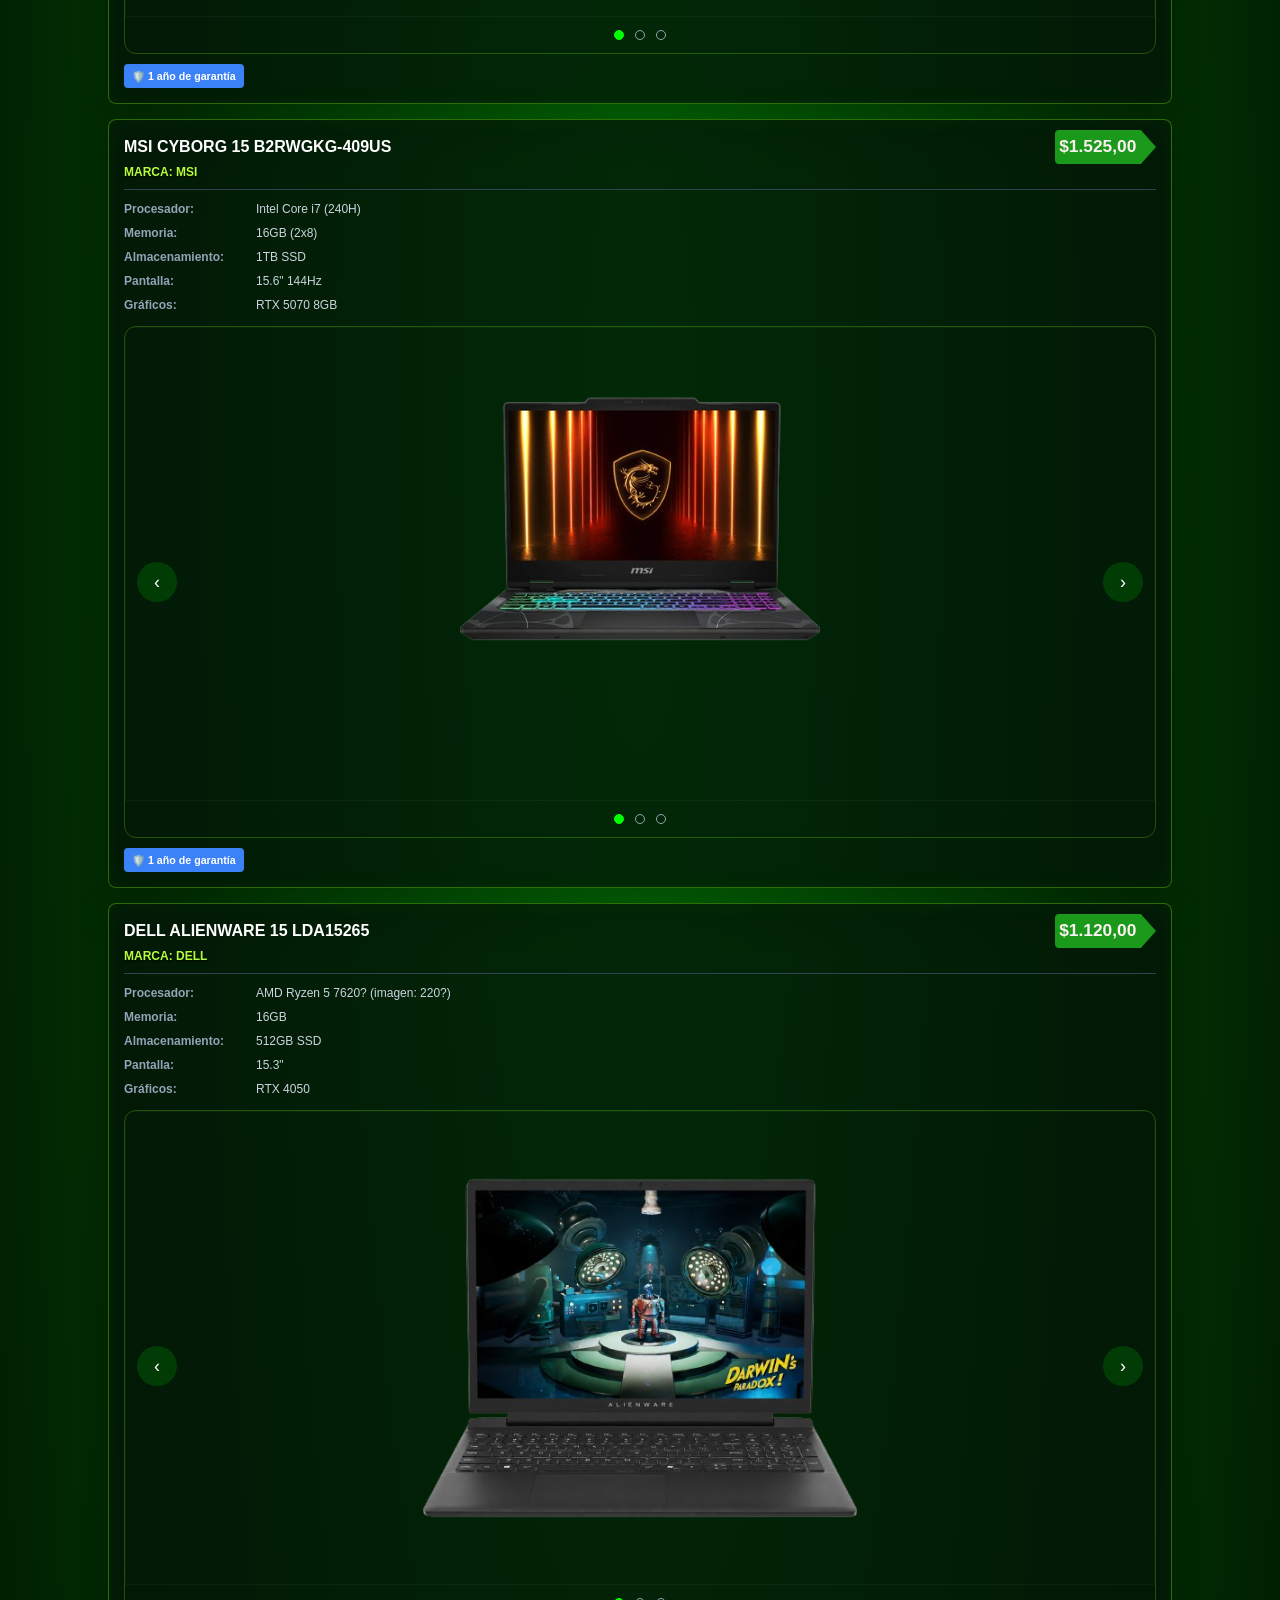
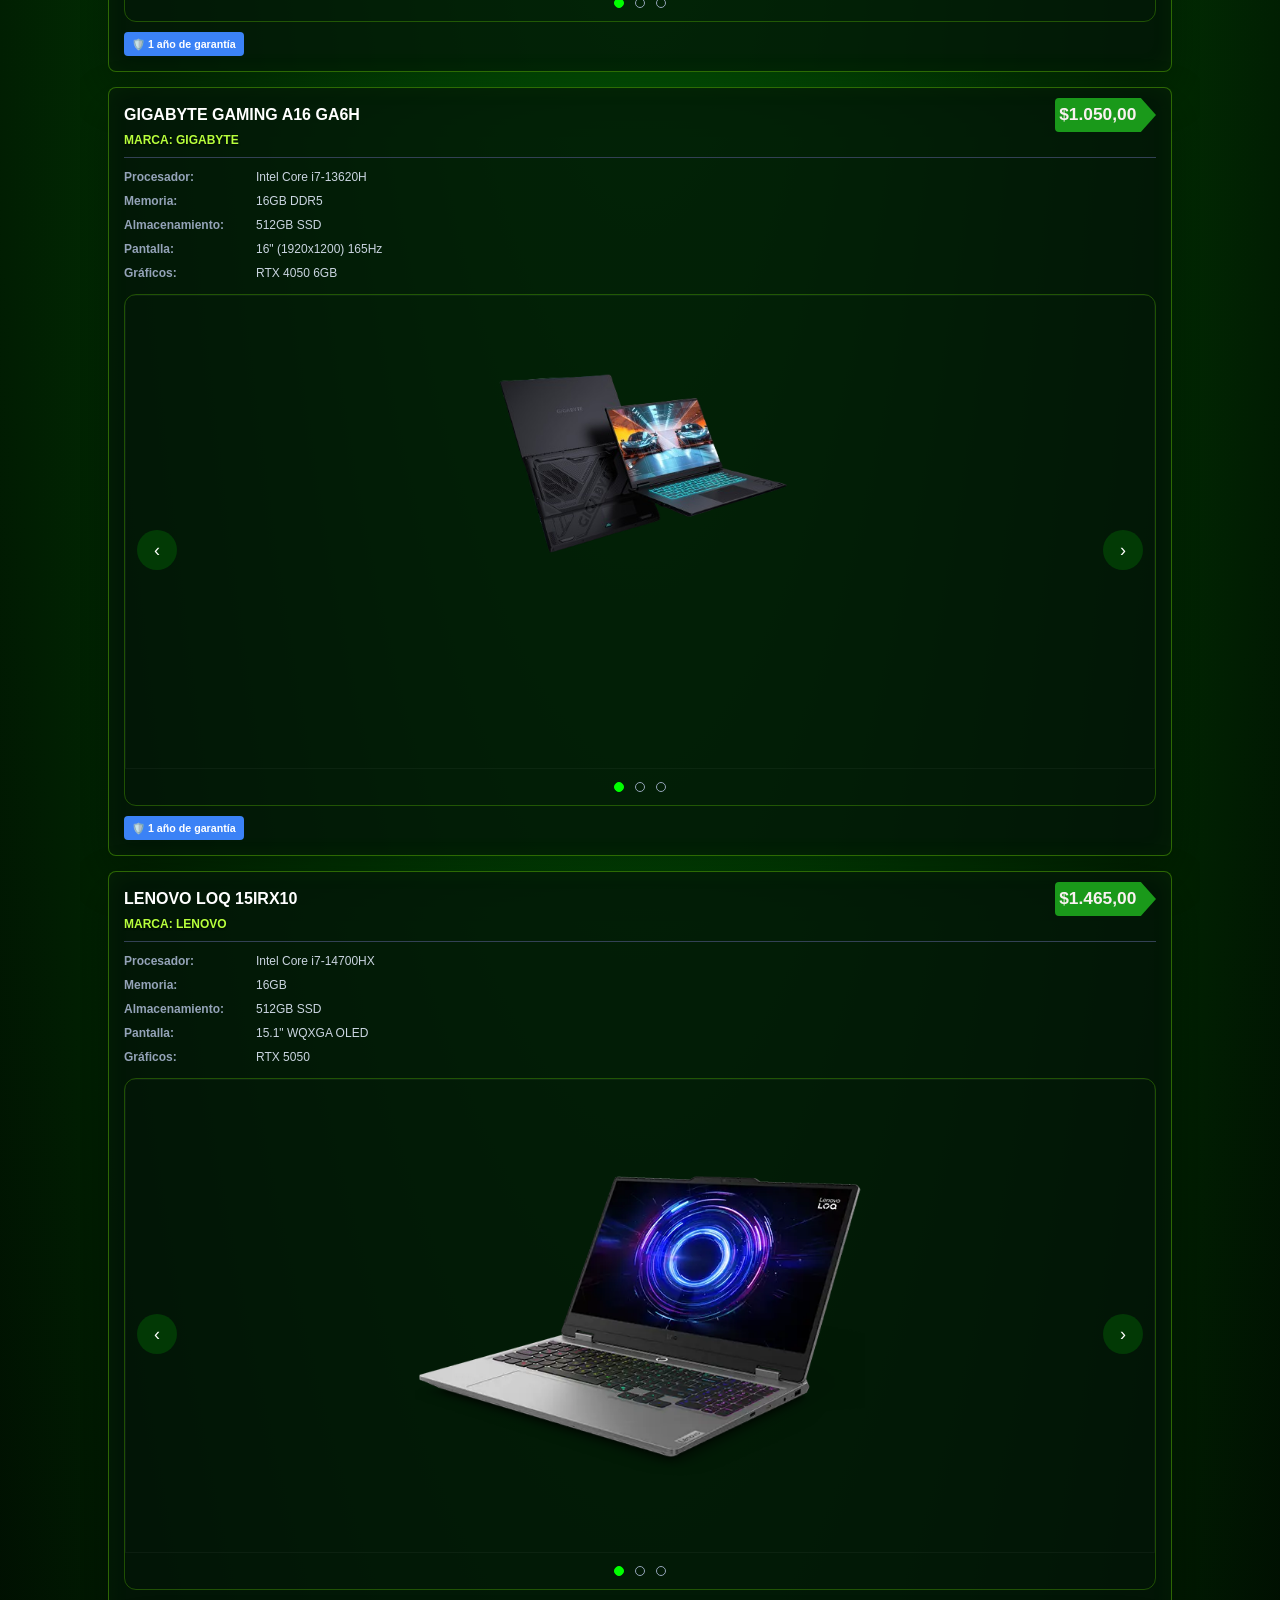
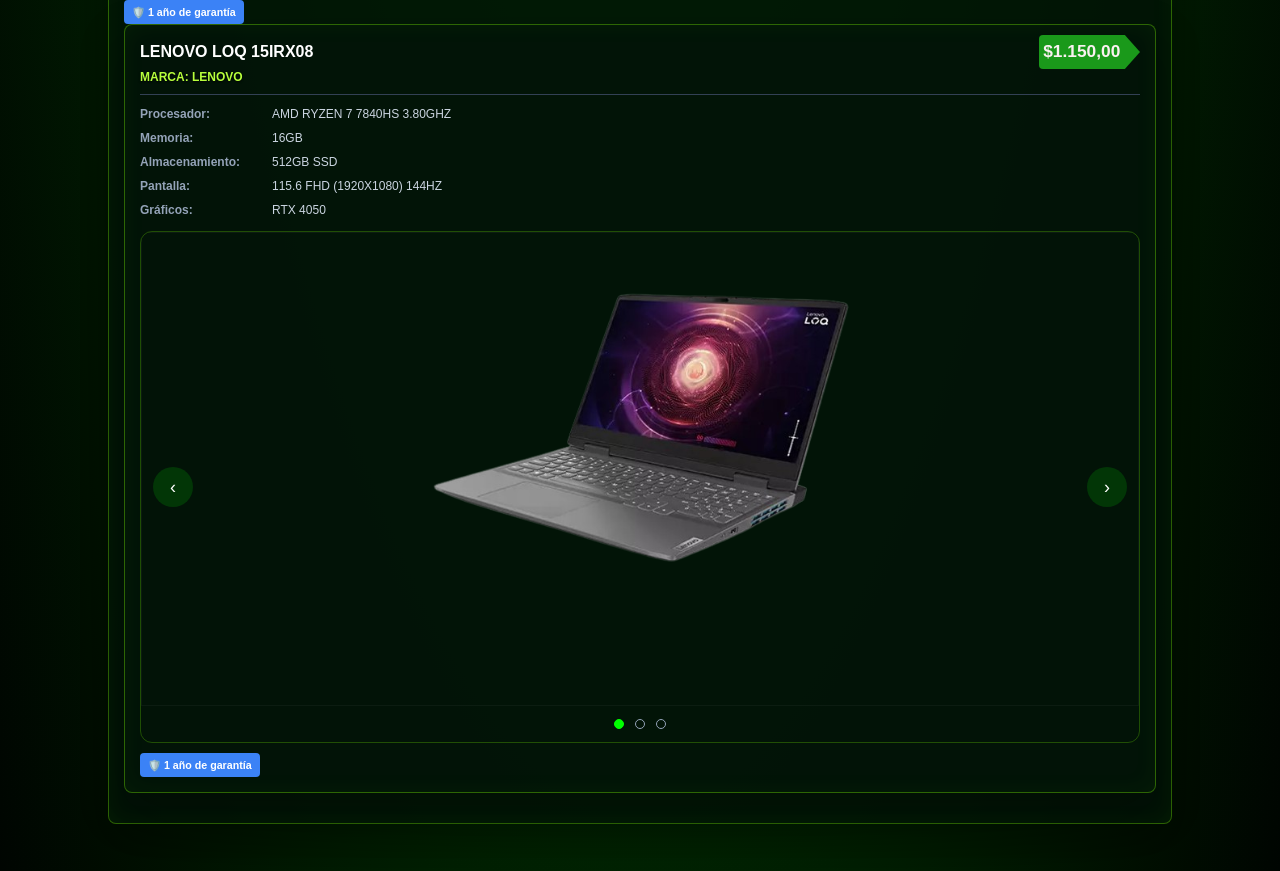
==== commit 4a793185: "actu catalogo" ====
--- a/laptops-gaming/index.html
+++ b/laptops-gaming/index.html
@@ -124,7 +124,7 @@
                 <h2 class="product-title">ACER NITRO V ANV15-52-57BB</h2>
                 <div class="product-meta">Marca: ACER</div>
             </div>
-            <div class="price-tag"><div class="price-value">$1.040</div></div>
+            <div class="price-tag"><div class="price-value">$1.040,00</div></div>
         </div>
         <div class="spec-grid">
             <div class="spec-label">Procesador:</div><div>Intel Core i5-13420H</div>
@@ -192,7 +192,7 @@
                 <h2 class="product-title">ACER NITRO V16 ANV16-72</h2>
                 <div class="product-meta">Marca: ACER</div>
             </div>
-            <div class="price-tag"><div class="price-value">$1.590</div></div>
+            <div class="price-tag"><div class="price-value">$1.590,00</div></div>
         </div>
         <div class="spec-grid">
             <div class="spec-label">Procesador:</div><div>Intel Core i7-1240H / Core 7 240H</div>
@@ -225,7 +225,7 @@
                 <h2 class="product-title">ACER PREDATOR HELIOS NEO 16S</h2>
                 <div class="product-meta">Marca: ACER</div>
             </div>
-            <div class="price-tag"><div class="price-value">$1.665</div></div>
+            <div class="price-tag"><div class="price-value">$1.665,00</div></div>
         </div>
         <div class="spec-grid">
             <div class="spec-label">Procesador:</div><div>Intel Core Ultra 9 275HX</div>
@@ -319,7 +319,7 @@
         <div class="warranty">🛡️ 1 año de garantía</div>
     </div>
 -->
-    <!-- 8 --> 
+    <!-- 8 
     <div class="product-card">
         <div class="product-header">
             <div>
@@ -352,7 +352,7 @@
         <div class="warranty">🛡️ 1 año de garantía</div>
     </div>
 
-  
+  --> 
     <!-- 9 - AGOTADO: MSI CYBORG 15 B2RWFKG
     <div class="product-card">
         <div class="product-header">
@@ -406,9 +406,9 @@
         </div>
         <div class="product-gallery">
             <ul class="gallery-track">
-                <li class="gallery-slide current-slide"><img loading="lazy" src="../images/imagen.png" data-full="../images/imagen.png" alt="MSI Katana 1"></li>
-                <li class="gallery-slide"><img loading="lazy" src="../images/imagen.png" data-full="../images/imagen.png" alt="MSI Katana 2"></li>
-                <li class="gallery-slide"><img loading="lazy" src="../images/imagen.png" data-full="../images/imagen.png" alt="MSI Katana 3"></li>
+                <li class="gallery-slide current-slide"><img loading="lazy" src="../images/katana1.png" data-full="../images/katana1.png" alt="MSI Katana 1"></li>
+                <li class="gallery-slide"><img loading="lazy" src="../images/katana2.png" data-full="../images/katana2.png" alt="MSI Katana 2"></li>
+                <li class="gallery-slide"><img loading="lazy" src="../images/katana3.png" data-full="../images/katana3.png" alt="MSI Katana 3"></li>
             </ul>
             <button class="gallery-button prev" aria-label="Anterior">‹</button>
             <button class="gallery-button next" aria-label="Siguiente">›</button>
@@ -428,7 +428,7 @@
                 <h2 class="product-title">MSI CYBORG 15 B2RWGKG-409US</h2>
                 <div class="product-meta">Marca: MSI</div>
             </div>
-            <div class="price-tag"><div class="price-value">$1.525</div></div>
+            <div class="price-tag"><div class="price-value">$1.525,00</div></div>
         </div>
         <div class="spec-grid">
             <div class="spec-label">Procesador:</div><div>Intel Core i7 (240H)</div>
@@ -439,9 +439,9 @@
         </div>
         <div class="product-gallery">
             <ul class="gallery-track">
-                <li class="gallery-slide current-slide"><img loading="lazy" src="../images/imagen.png" data-full="../images/imagen.png" alt="MSI Cyborg 409US 1"></li>
-                <li class="gallery-slide"><img loading="lazy" src="../images/imagen.png" data-full="../images/imagen.png" alt="MSI Cyborg 409US 2"></li>
-                <li class="gallery-slide"><img loading="lazy" src="../images/imagen.png" data-full="../images/imagen.png" alt="MSI Cyborg 409US 3"></li>
+                <li class="gallery-slide current-slide"><img loading="lazy" src="../images/cybor1.png" data-full="../images/cybor1.png" alt="MSI Cyborg 409US 1"></li>
+                <li class="gallery-slide"><img loading="lazy" src="../images/cybor2.png" data-full="../images/cybor2.png" alt="MSI Cyborg 409US 2"></li>
+                <li class="gallery-slide"><img loading="lazy" src="../images/cybor3.png" data-full="../images/cybor3.png" alt="MSI Cyborg 409US 3"></li>
             </ul>
             <button class="gallery-button prev" aria-label="Anterior">‹</button>
             <button class="gallery-button next" aria-label="Siguiente">›</button>
@@ -455,37 +455,7 @@
     </div>
 
     <!-- 12 -->
-    <div class="product-card">
-        <div class="product-header">
-            <div>
-                <h2 class="product-title">MSI CYBORG 15 B2RWGKG-409US</h2>
-                <div class="product-meta">Marca: MSI</div>
-            </div>
-            <div class="price-tag"><div class="price-value">$1.525</div></div>
-        </div>
-        <div class="spec-grid">
-            <div class="spec-label">Procesador:</div><div>Intel Core i7 (240H)</div>
-            <div class="spec-label">Memoria:</div><div>16GB (2x8)</div>
-            <div class="spec-label">Almacenamiento:</div><div>1TB SSD</div>
-            <div class="spec-label">Pantalla:</div><div>15.6" 144Hz</div>
-            <div class="spec-label">Gráficos:</div><div>RTX 5070 8GB</div>
-        </div>
-        <div class="product-gallery">
-            <ul class="gallery-track">
-                <li class="gallery-slide current-slide"><img loading="lazy" src="../images/imagen.png" data-full="../images/imagen.png" alt="MSI Cyborg 409US 1"></li>
-                <li class="gallery-slide"><img loading="lazy" src="../images/imagen.png" data-full="../images/imagen.png" alt="MSI Cyborg 409US 2"></li>
-                <li class="gallery-slide"><img loading="lazy" src="../images/imagen.png" data-full="../images/imagen.png" alt="MSI Cyborg 409US 3"></li>
-            </ul>
-            <button class="gallery-button prev" aria-label="Anterior">‹</button>
-            <button class="gallery-button next" aria-label="Siguiente">›</button>
-            <div class="gallery-dots">
-                <span class="gallery-indicator current-slide"></span>
-                <span class="gallery-indicator"></span>
-                <span class="gallery-indicator"></span>
-            </div>
-        </div>
-        <div class="warranty">🛡️ 1 año de garantía</div>
-    </div>
+  
 
     <!-- 11 -->
     <!-- 11 - AGOTADO: MSI VECTOR 16HX AI A2XWHG
@@ -529,7 +499,7 @@
                 <h2 class="product-title">DELL ALIENWARE 15 LDA15265</h2>
                 <div class="product-meta">Marca: DELL</div>
             </div>
-            <div class="price-tag"><div class="price-value">$1.120</div></div>
+            <div class="price-tag"><div class="price-value">$1.120,00</div></div>
         </div>
         <div class="spec-grid">
             <div class="spec-label">Procesador:</div><div>AMD Ryzen 5 7620? (imagen: 220?)</div>
@@ -540,9 +510,9 @@
         </div>
         <div class="product-gallery">
             <ul class="gallery-track">
-                <li class="gallery-slide current-slide"><img loading="lazy" src="../images/imagen.png" data-full="../images/imagen.png" alt="Alienware 1"></li>
-                <li class="gallery-slide"><img loading="lazy" src="../images/imagen.png" data-full="../images/imagen.png" alt="Alienware 2"></li>
-                <li class="gallery-slide"><img loading="lazy" src="../images/imagen.png" data-full="../images/imagen.png" alt="Alienware 3"></li>
+                <li class="gallery-slide current-slide"><img loading="lazy" src="../images/alien1.png" data-full="../images/alien1.png" alt="Alienware 1"></li>
+                <li class="gallery-slide"><img loading="lazy" src="../images/alien2.png" data-full="../images/alien2.png" alt="Alienware 2"></li>
+                <li class="gallery-slide"><img loading="lazy" src="../images/alien3.png" data-full="../images/alien3.png" alt="Alienware 3"></li>
             </ul>
             <button class="gallery-button prev" aria-label="Anterior">‹</button>
             <button class="gallery-button next" aria-label="Siguiente">›</button>
@@ -562,7 +532,7 @@
                 <h2 class="product-title">GIGABYTE GAMING A16 GA6H</h2>
                 <div class="product-meta">Marca: GIGABYTE</div>
             </div>
-            <div class="price-tag"><div class="price-value">$1.050</div></div>
+            <div class="price-tag"><div class="price-value">$1.050,00</div></div>
         </div>
         <div class="spec-grid">
             <div class="spec-label">Procesador:</div><div>Intel Core i7-13620H</div>
@@ -573,22 +543,22 @@
         </div>
         <div class="product-gallery">
             <ul class="gallery-track">
-                <li class="gallery-slide current-slide"><img loading="lazy" src="../images/imagen.png" data-full="../images/imagen.png" alt="Gigabyte A16 1"></li>
-                <li class="gallery-slide"><img loading="lazy" src="../images/imagen.png" data-full="../images/imagen.png" alt="Gigabyte A16 2"></li>
-                <li class="gallery-slide"><img loading="lazy" src="../images/imagen.png" data-full="../images/imagen.png" alt="Gigabyte A16 3"></li>
-            </ul>
-            <button class="gallery-button prev" aria-label="Anterior">‹</button>
-            <button class="gallery-button next" aria-label="Siguiente">›</button>
-            <div class="gallery-dots">
-                <span class="gallery-indicator current-slide"></span>
-                <span class="gallery-indicator"></span>
-                <span class="gallery-indicator"></span>
-            </div>
-        </div>
-        <div class="warranty">🛡️ 1 año de garantía</div>
-    </div>
-
-    <!-- 14 -->
+                <li class="gallery-slide current-slide"><img loading="lazy" src="../images/gigabyte1.png" data-full="../images/gigabyte1.png" alt="Gigabyte A16 1"></li>
+                <li class="gallery-slide"><img loading="lazy" src="../images/gigabyte2.png" data-full="../images/gigabyte2.png" alt="Gigabyte A16 2"></li>
+                <li class="gallery-slide"><img loading="lazy" src="../images/gigabyte3.png" data-full="../images/gigabyte3.png" alt="Gigabyte A16 3"></li>
+            </ul>
+            <button class="gallery-button prev" aria-label="Anterior">‹</button>
+            <button class="gallery-button next" aria-label="Siguiente">›</button>
+            <div class="gallery-dots">
+                <span class="gallery-indicator current-slide"></span>
+                <span class="gallery-indicator"></span>
+                <span class="gallery-indicator"></span>
+            </div>
+        </div>
+        <div class="warranty">🛡️ 1 año de garantía</div>
+    </div>
+
+    <!-- 14 
     <div class="product-card">
         <div class="product-header">
             <div>
@@ -620,7 +590,7 @@
         </div>
         <div class="warranty">🛡️ 1 año de garantía</div>
     </div>
-
+-->
     <!-- 15 -->
     <div class="product-card">
         <div class="product-header">
@@ -628,7 +598,7 @@
                 <h2 class="product-title">LENOVO LOQ 15IRX10</h2>
                 <div class="product-meta">Marca: LENOVO</div>
             </div>
-            <div class="price-tag"><div class="price-value">$1.465</div></div>
+            <div class="price-tag"><div class="price-value">$1.465,00</div></div>
         </div>
         <div class="spec-grid">
             <div class="spec-label">Procesador:</div><div>Intel Core i7-14700HX</div>
@@ -639,19 +609,52 @@
         </div>
         <div class="product-gallery">
             <ul class="gallery-track">
-                <li class="gallery-slide current-slide"><img loading="lazy" src="../images/imagen.png" data-full="../images/imagen.png" alt="Lenovo LOQ 1"></li>
-                <li class="gallery-slide"><img loading="lazy" src="../images/imagen.png" data-full="../images/imagen.png" alt="Lenovo LOQ 2"></li>
-                <li class="gallery-slide"><img loading="lazy" src="../images/imagen.png" data-full="../images/imagen.png" alt="Lenovo LOQ 3"></li>
-            </ul>
-            <button class="gallery-button prev" aria-label="Anterior">‹</button>
-            <button class="gallery-button next" aria-label="Siguiente">›</button>
-            <div class="gallery-dots">
-                <span class="gallery-indicator current-slide"></span>
-                <span class="gallery-indicator"></span>
-                <span class="gallery-indicator"></span>
-            </div>
-        </div>
-        <div class="warranty">🛡️ 1 año de garantía</div>
+                <li class="gallery-slide current-slide"><img loading="lazy" src="../images/loq1.png" data-full="../images/loq1.png" alt="Lenovo LOQ 1"></li>
+                <li class="gallery-slide"><img loading="lazy" src="../images/loq2.png" data-full="../images/loq2.png" alt="Lenovo LOQ 2"></li>
+                <li class="gallery-slide"><img loading="lazy" src="../images/loq3.png" data-full="../images/loq3.png" alt="Lenovo LOQ 3"></li>
+            </ul>
+            <button class="gallery-button prev" aria-label="Anterior">‹</button>
+            <button class="gallery-button next" aria-label="Siguiente">›</button>
+            <div class="gallery-dots">
+                <span class="gallery-indicator current-slide"></span>
+                <span class="gallery-indicator"></span>
+                <span class="gallery-indicator"></span>
+            </div>
+        </div>
+        <div class="warranty">🛡️ 1 año de garantía</div>
+
+        <!-- 16 -->
+    <div class="product-card">
+        <div class="product-header">
+            <div>
+                <h2 class="product-title">LENOVO LOQ 15IRX08</h2>
+                <div class="product-meta">Marca: LENOVO</div>
+            </div>
+            <div class="price-tag"><div class="price-value">$1.150,00</div></div>
+        </div>
+        <div class="spec-grid">
+            <div class="spec-label">Procesador:</div><div>AMD RYZEN 7 7840HS 3.80GHZ </div>
+            <div class="spec-label">Memoria:</div><div>16GB</div>
+            <div class="spec-label">Almacenamiento:</div><div>512GB SSD</div>
+            <div class="spec-label">Pantalla:</div><div>115.6 FHD (1920X1080) 144HZ </div>
+            <div class="spec-label">Gráficos:</div><div>RTX 4050</div>
+        </div>
+        <div class="product-gallery">
+            <ul class="gallery-track">
+                <li class="gallery-slide current-slide"><img loading="lazy" src="../images/loq4.png" data-full="../images/loq4.png" alt="Lenovo LOQ 1"></li>
+                <li class="gallery-slide"><img loading="lazy" src="../images/loq5.png" data-full="../images/loq5.png" alt="Lenovo LOQ 2"></li>
+                <li class="gallery-slide"><img loading="lazy" src="../images/loq6.png" data-full="../images/loq6.png" alt="Lenovo LOQ 3"></li>
+            </ul>
+            <button class="gallery-button prev" aria-label="Anterior">‹</button>
+            <button class="gallery-button next" aria-label="Siguiente">›</button>
+            <div class="gallery-dots">
+                <span class="gallery-indicator current-slide"></span>
+                <span class="gallery-indicator"></span>
+                <span class="gallery-indicator"></span>
+            </div>
+        </div>
+        <div class="warranty">🛡️ 1 año de garantía</div>
+
 
             <div class="contact-panel">
             <div class="contact-title">Cont&aacute;ctanos</div>
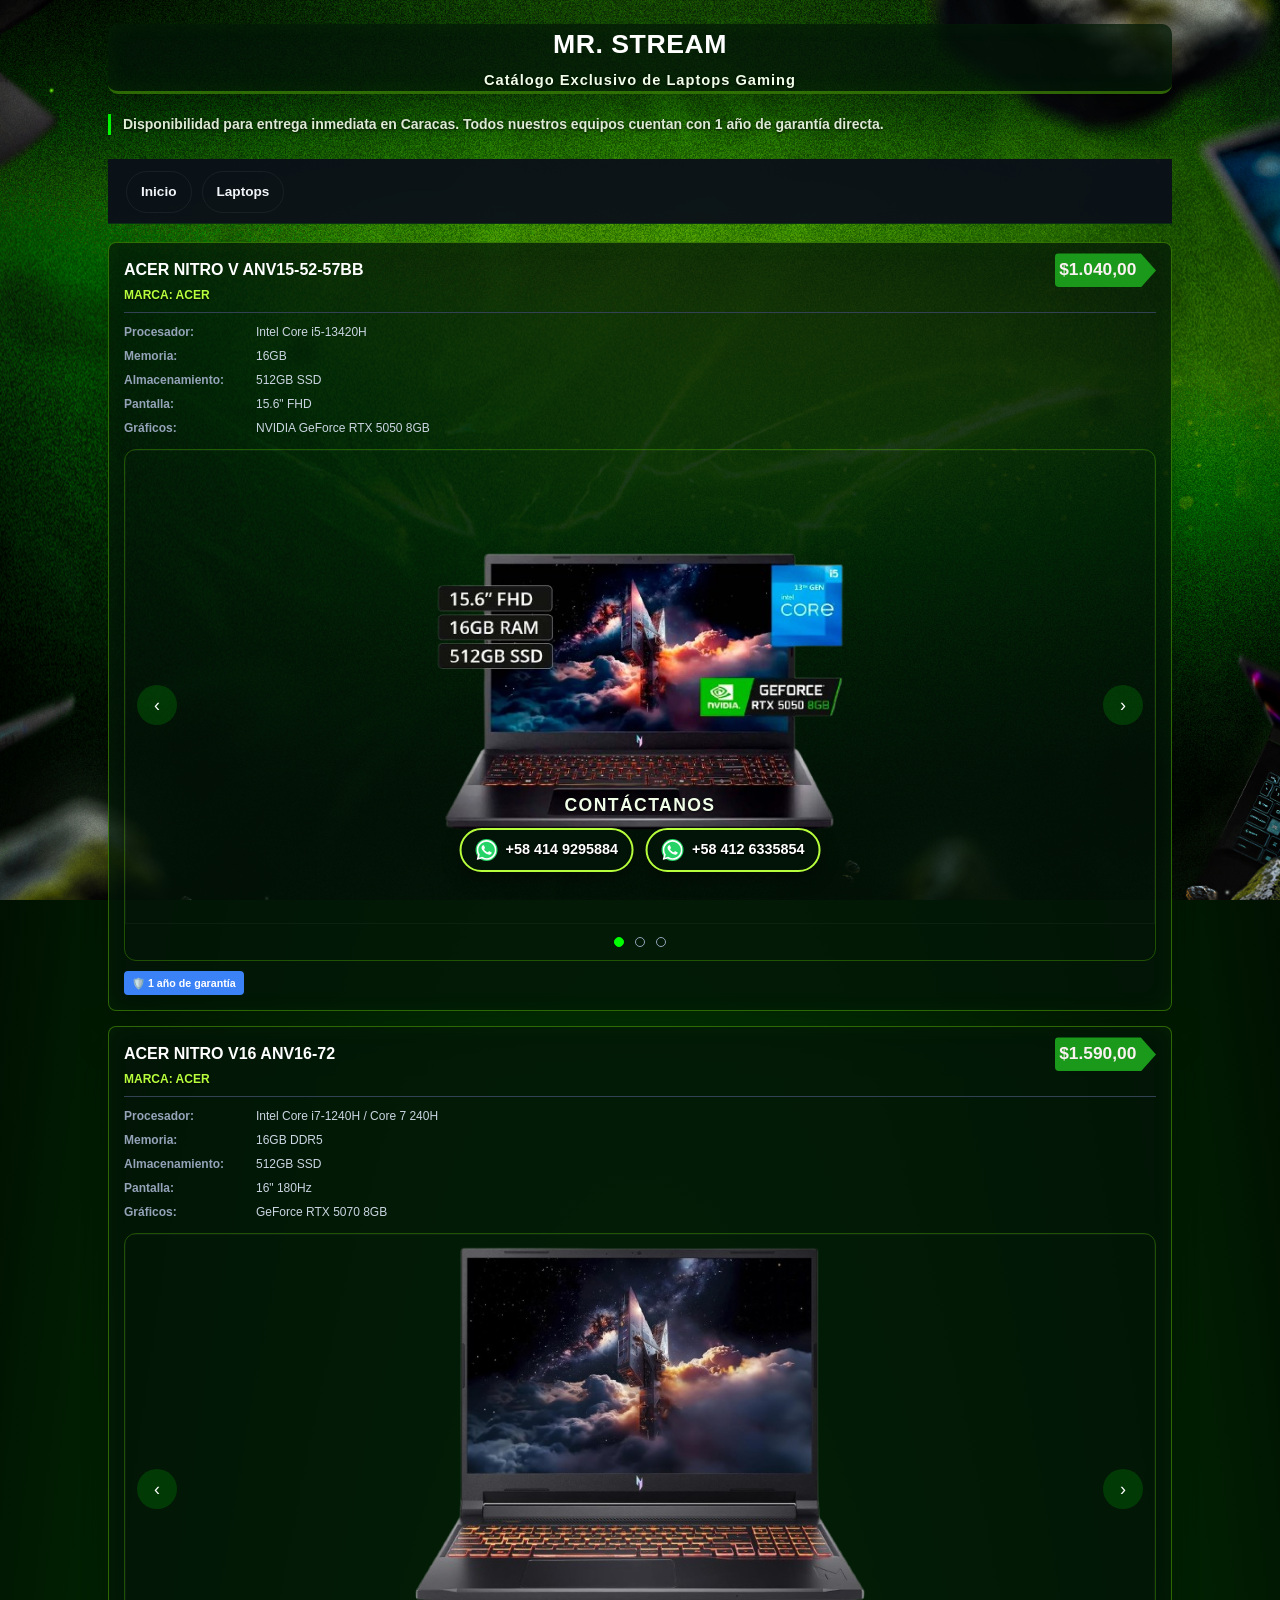
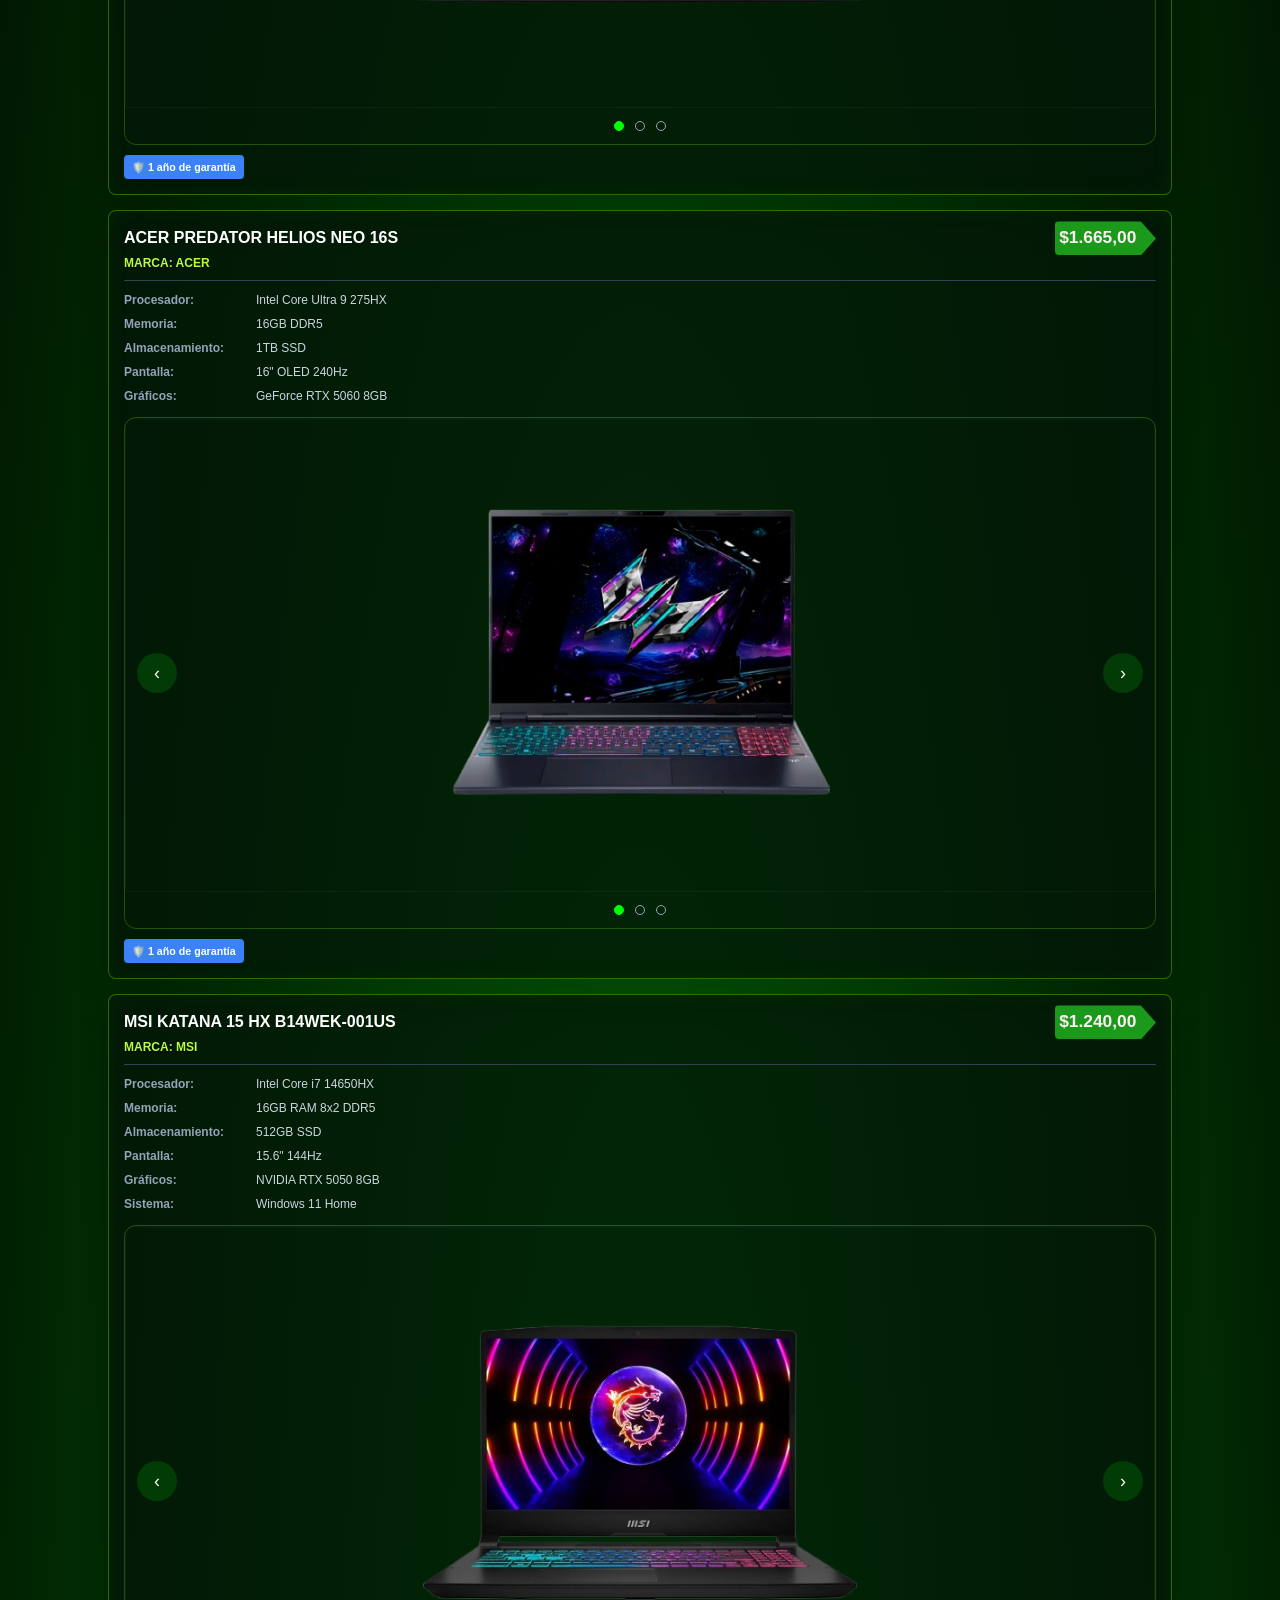
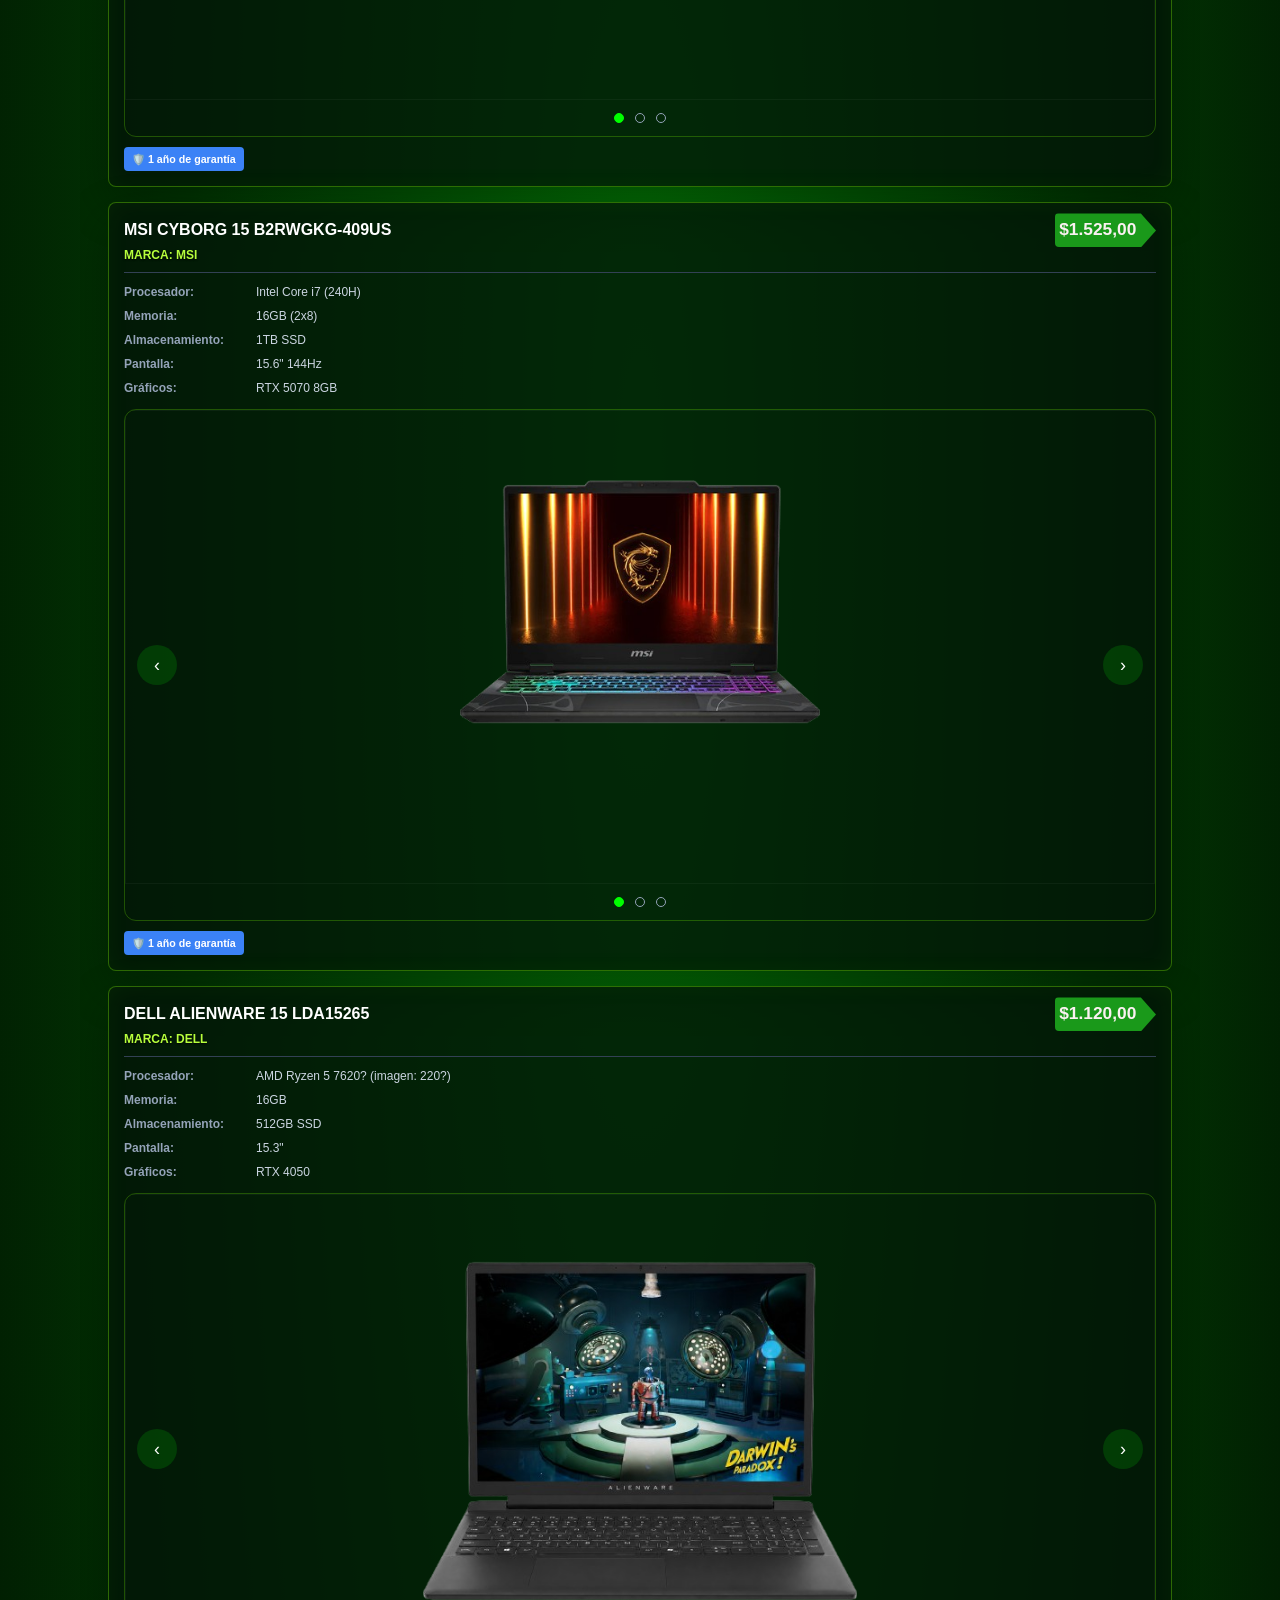
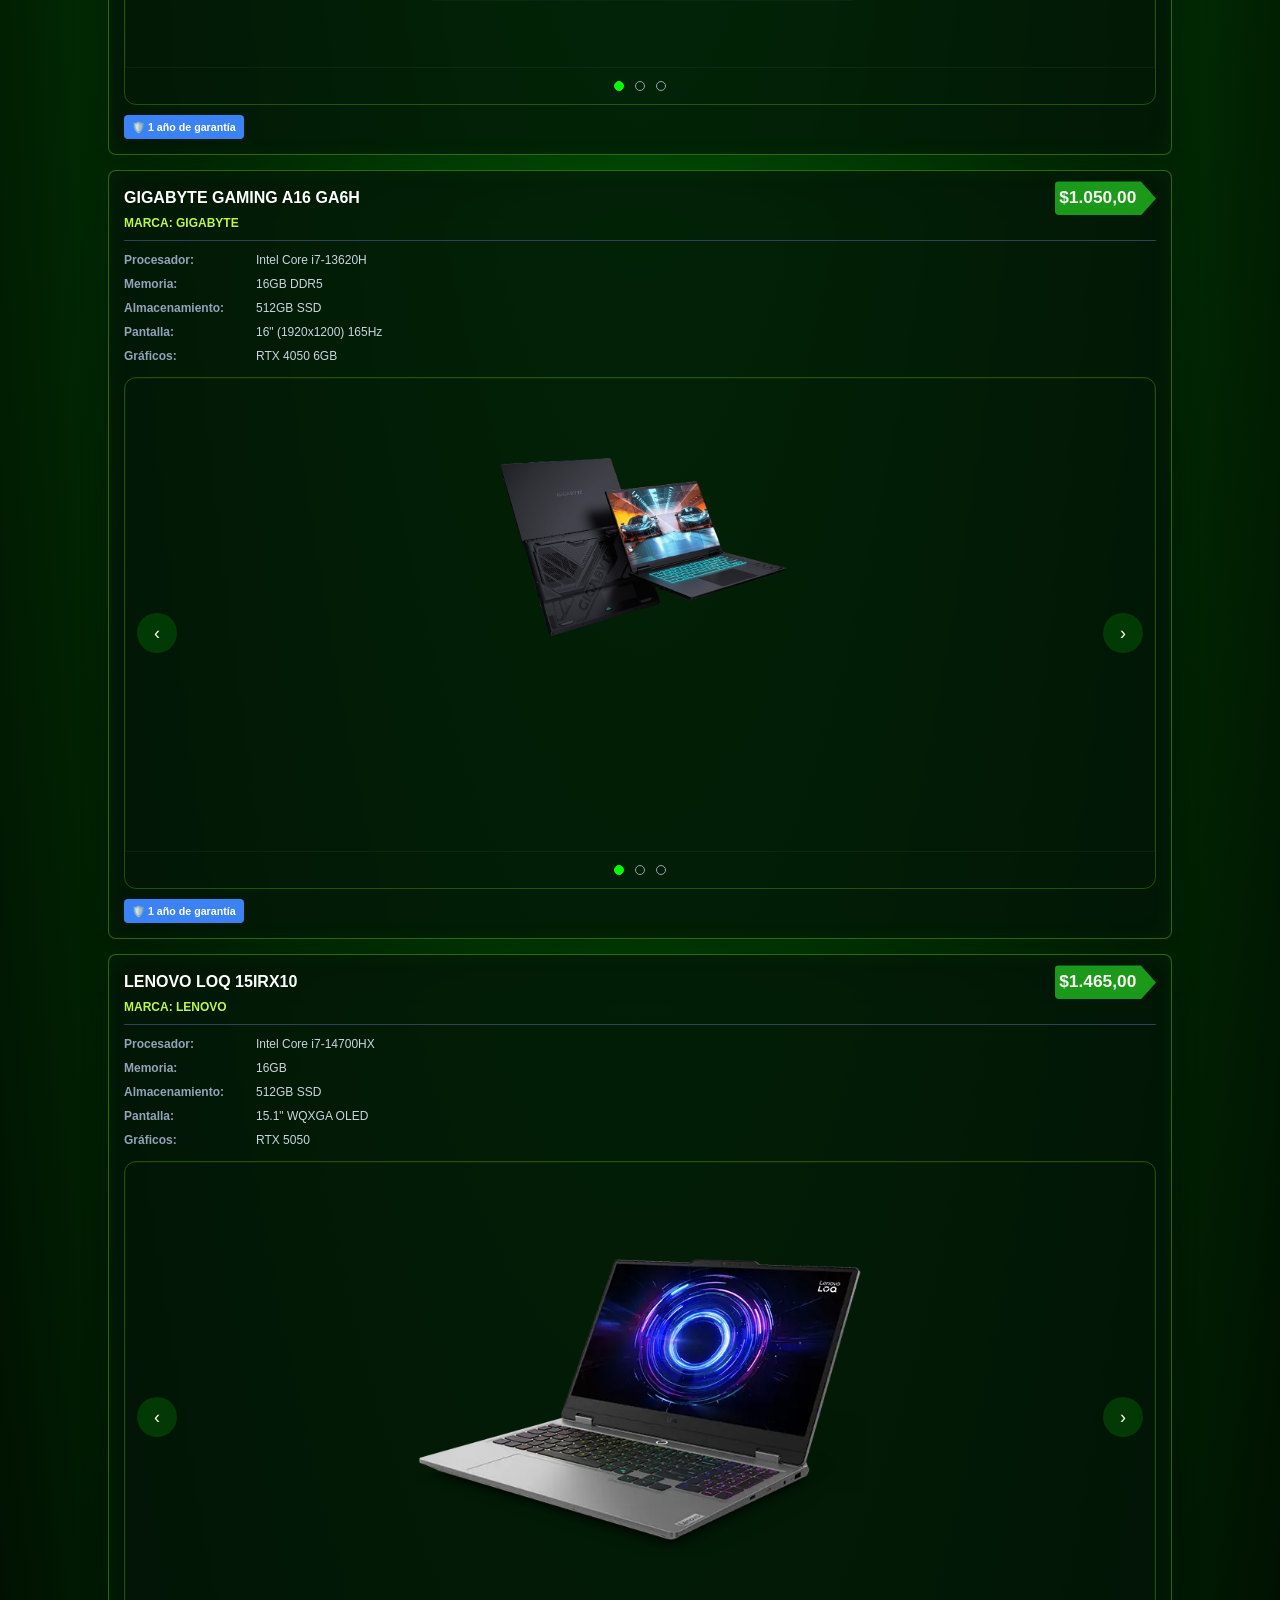
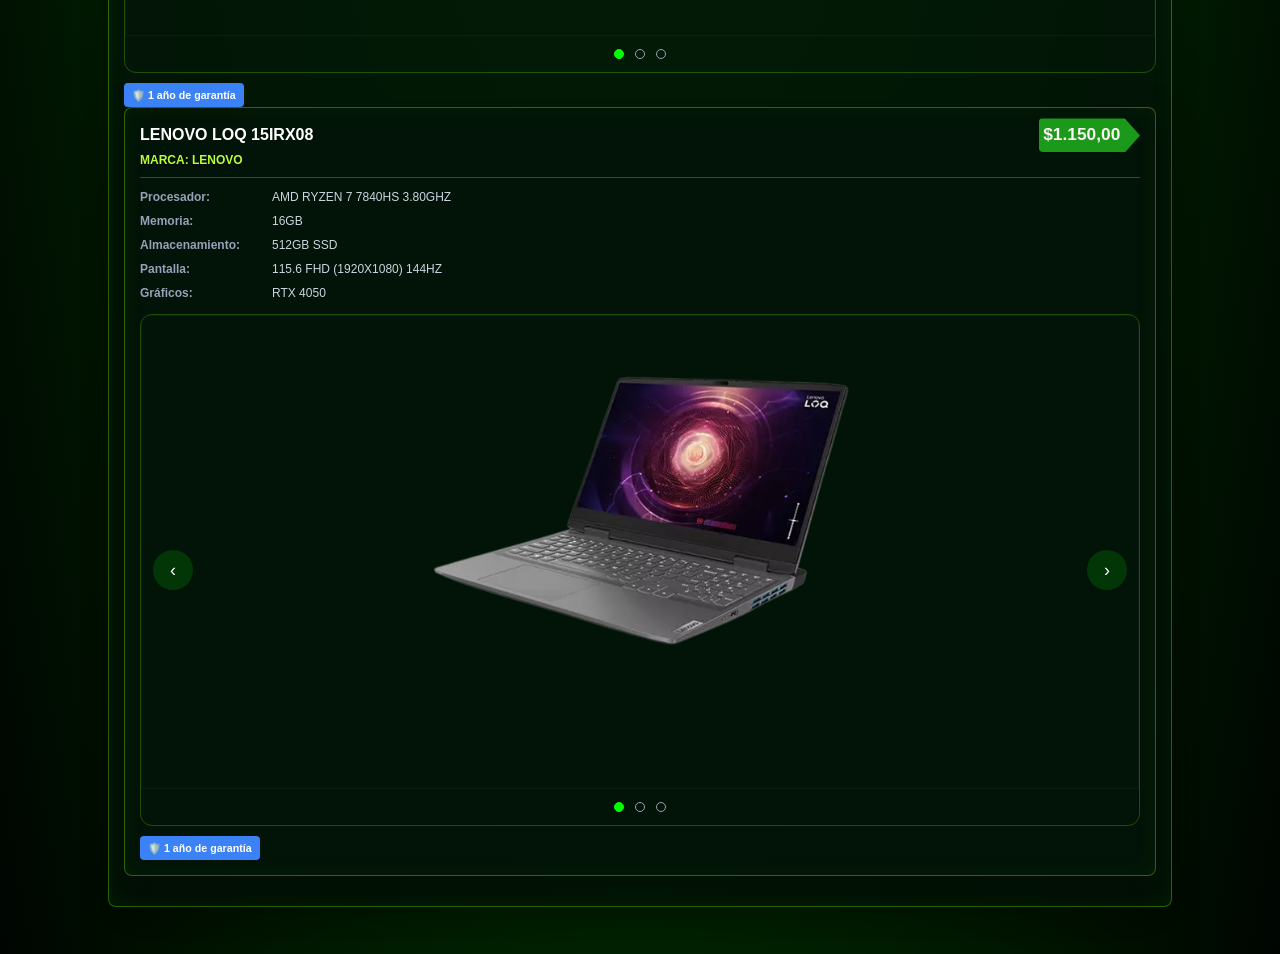
==== commit ed4b930a: "prueba de menu" ====
--- a/laptops-gaming/index.html
+++ b/laptops-gaming/index.html
@@ -18,6 +18,10 @@
         .header-title { margin:0; font-size:20pt; font-weight:800; color:#ffffff; letter-spacing:0.5px; text-transform:uppercase; }
         .header-subtitle { margin:5px 0 0 0; font-size:11pt; color:#00ff00; font-weight:600; letter-spacing:1px; }
         .intro { margin-bottom:25px; font-size:10.5pt; color:#94a3b8; border-left:3px solid #00ff00; padding-left:10px; line-height:1.5; }
+        .catalog-menu { position:sticky; top:0; z-index:20; width:100%; margin-bottom:18px; padding:12px 0 10px; background:rgba(11,15,25,0.95); backdrop-filter:blur(14px); border-bottom:1px solid rgba(0,255,0,0.12); }
+        .catalog-menu ul { display:flex; flex-wrap:nowrap; gap:10px; margin:0; padding:0 18px; list-style:none; overflow-x:auto; -webkit-overflow-scrolling:touch; scrollbar-width:thin; }
+        .catalog-menu a { display:inline-flex; align-items:center; justify-content:center; padding:10px 14px; color:#f1f5f9; text-decoration:none; font-weight:700; font-size:0.85rem; white-space:nowrap; border:1px solid rgba(255,255,255,0.06); border-radius:999px; transition:background-color 0.2s ease, border-color 0.2s ease, color 0.2s ease; }
+        .catalog-menu a:hover, .catalog-menu a:focus-visible { background:rgba(0,255,0,0.15); border-color:rgba(0,255,0,0.35); color:#ffffff; }
         .product-card { background:#1e293b; border:1px solid #334155; border-radius:8px; padding:15px; margin-bottom:15px; }
         .product-header { display:flex; justify-content:space-between; align-items:flex-start; gap:12px; border-bottom:1px solid #334155; padding-bottom:8px; margin-bottom:10px; }
         .product-title { font-size:12pt; margin:0; font-weight:700; color:#ffffff; }
@@ -79,8 +83,13 @@
     <div class="intro">
         Disponibilidad para entrega inmediata en Caracas. Todos nuestros equipos cuentan con <strong>1 año de garantía</strong> directa.
     </div>
-
-    <!-- Product list generated from image -->
+    <nav class="catalog-menu" aria-label="Menú de catálogo de laptops gaming">
+        <ul>
+            <li><a href="/">Inicio</a></li>
+            <li><a href="/laptops/">Laptops</a></li>
+
+        </ul>
+    </nav>
 
     <!-- 1 - AGOTADO: THUNDEROBOT ZERO 18 PRO 5090
     <div class="product-card">
@@ -217,6 +226,8 @@
         </div>
         <div class="warranty">🛡️ 1 año de garantía</div>
     </div>
+
+
 
     <!-- 5 -->
     <div class="product-card">
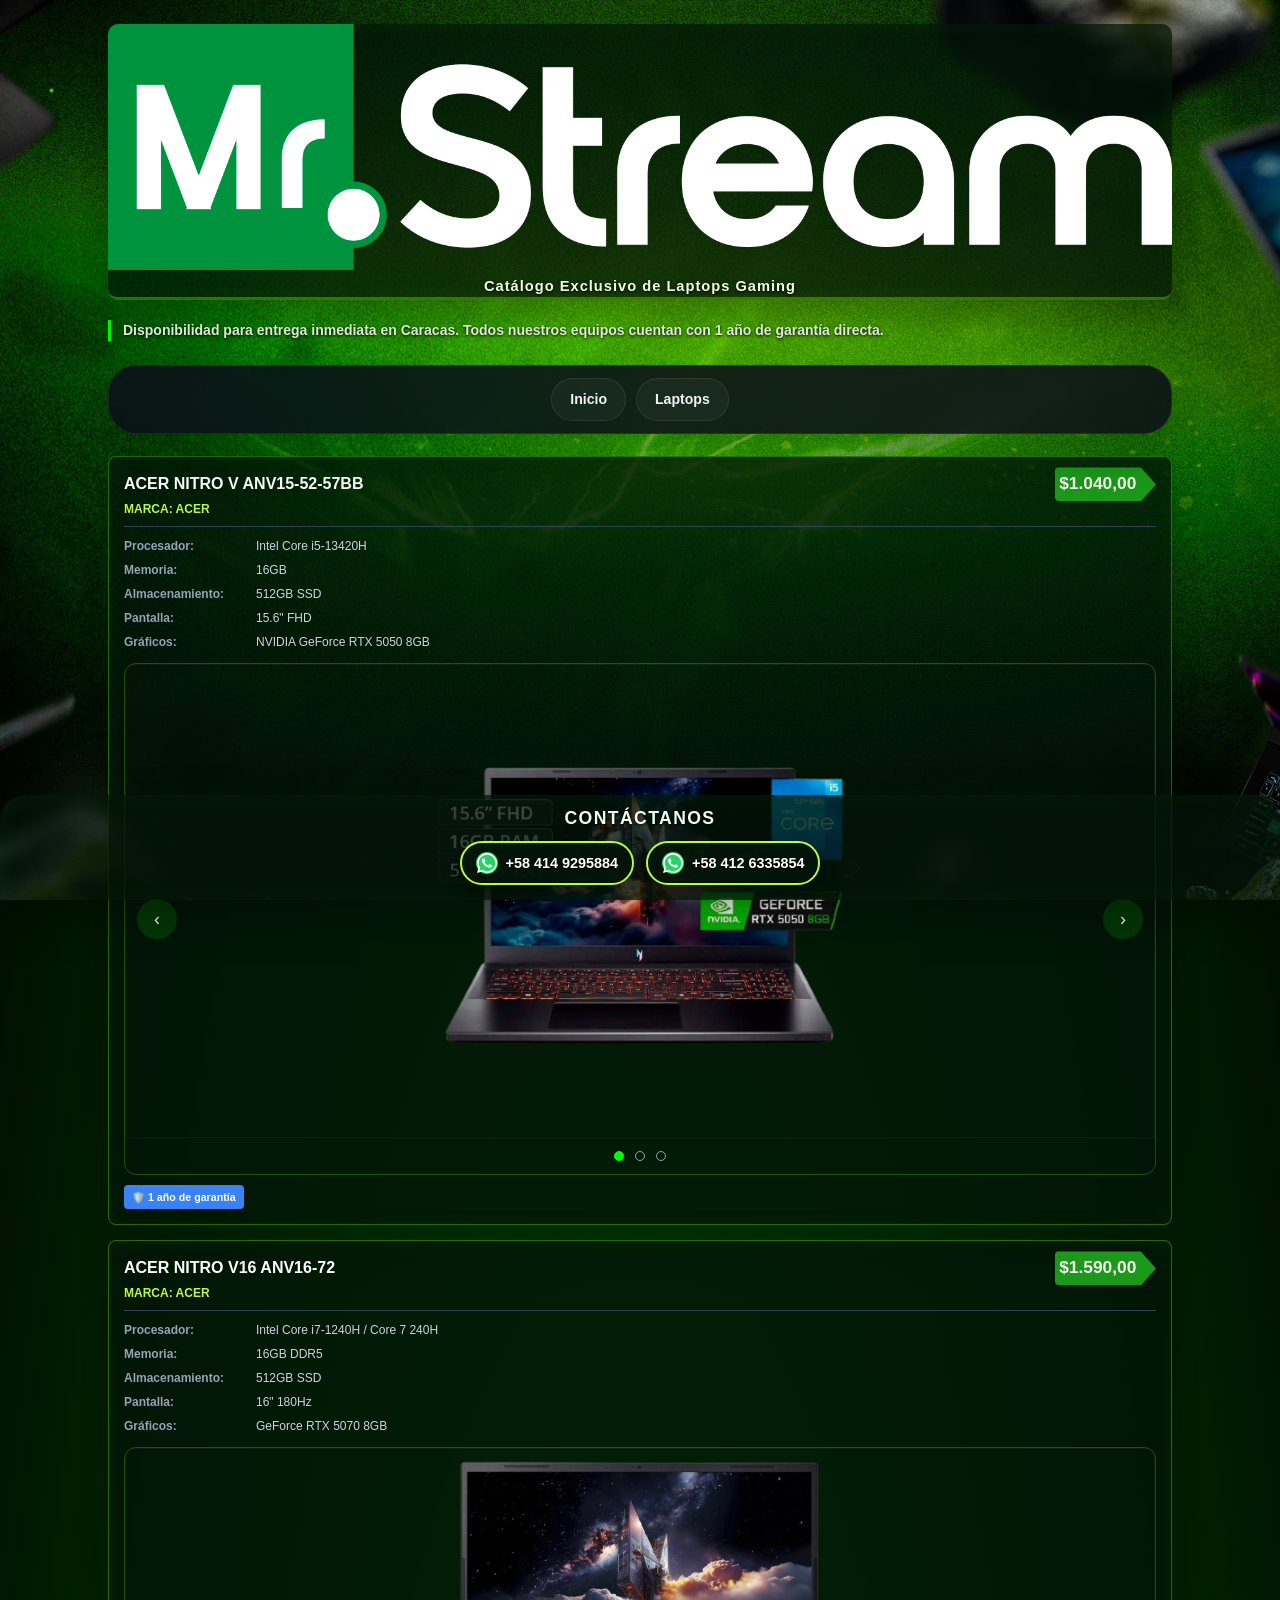
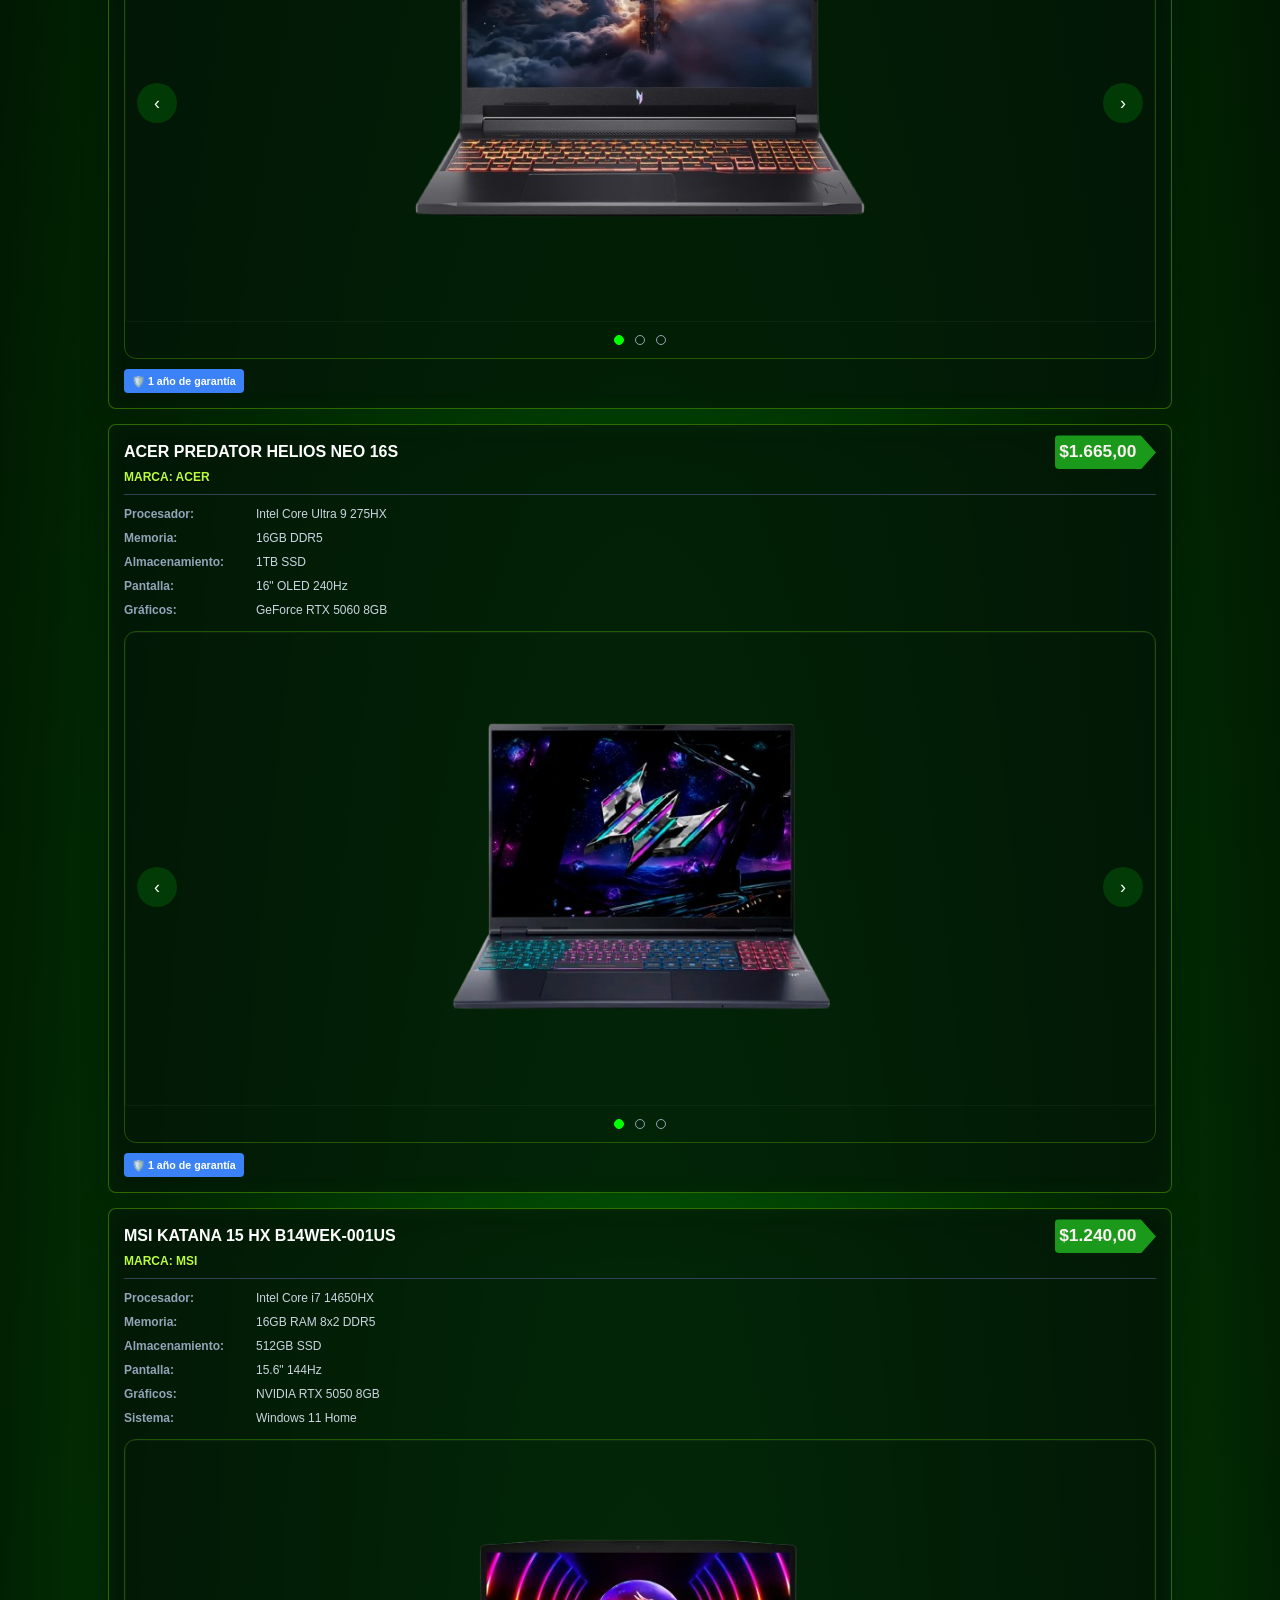
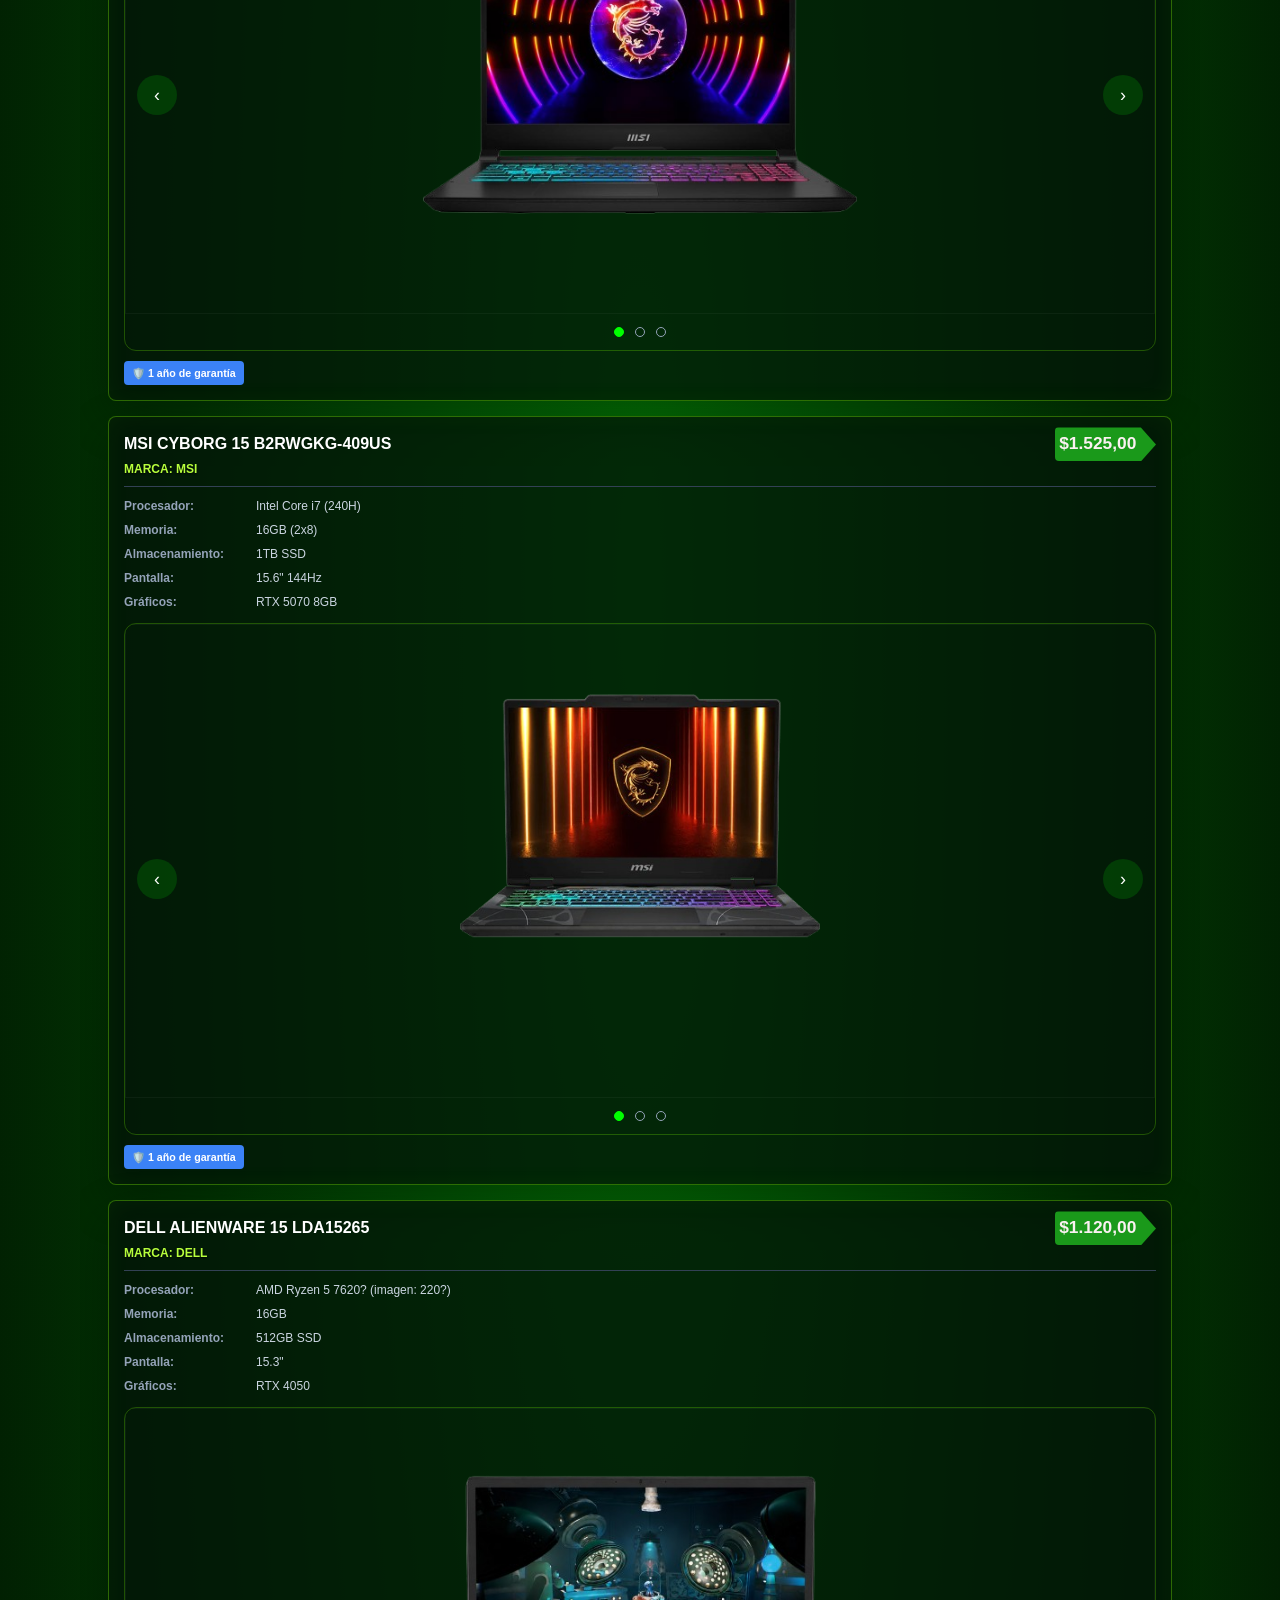
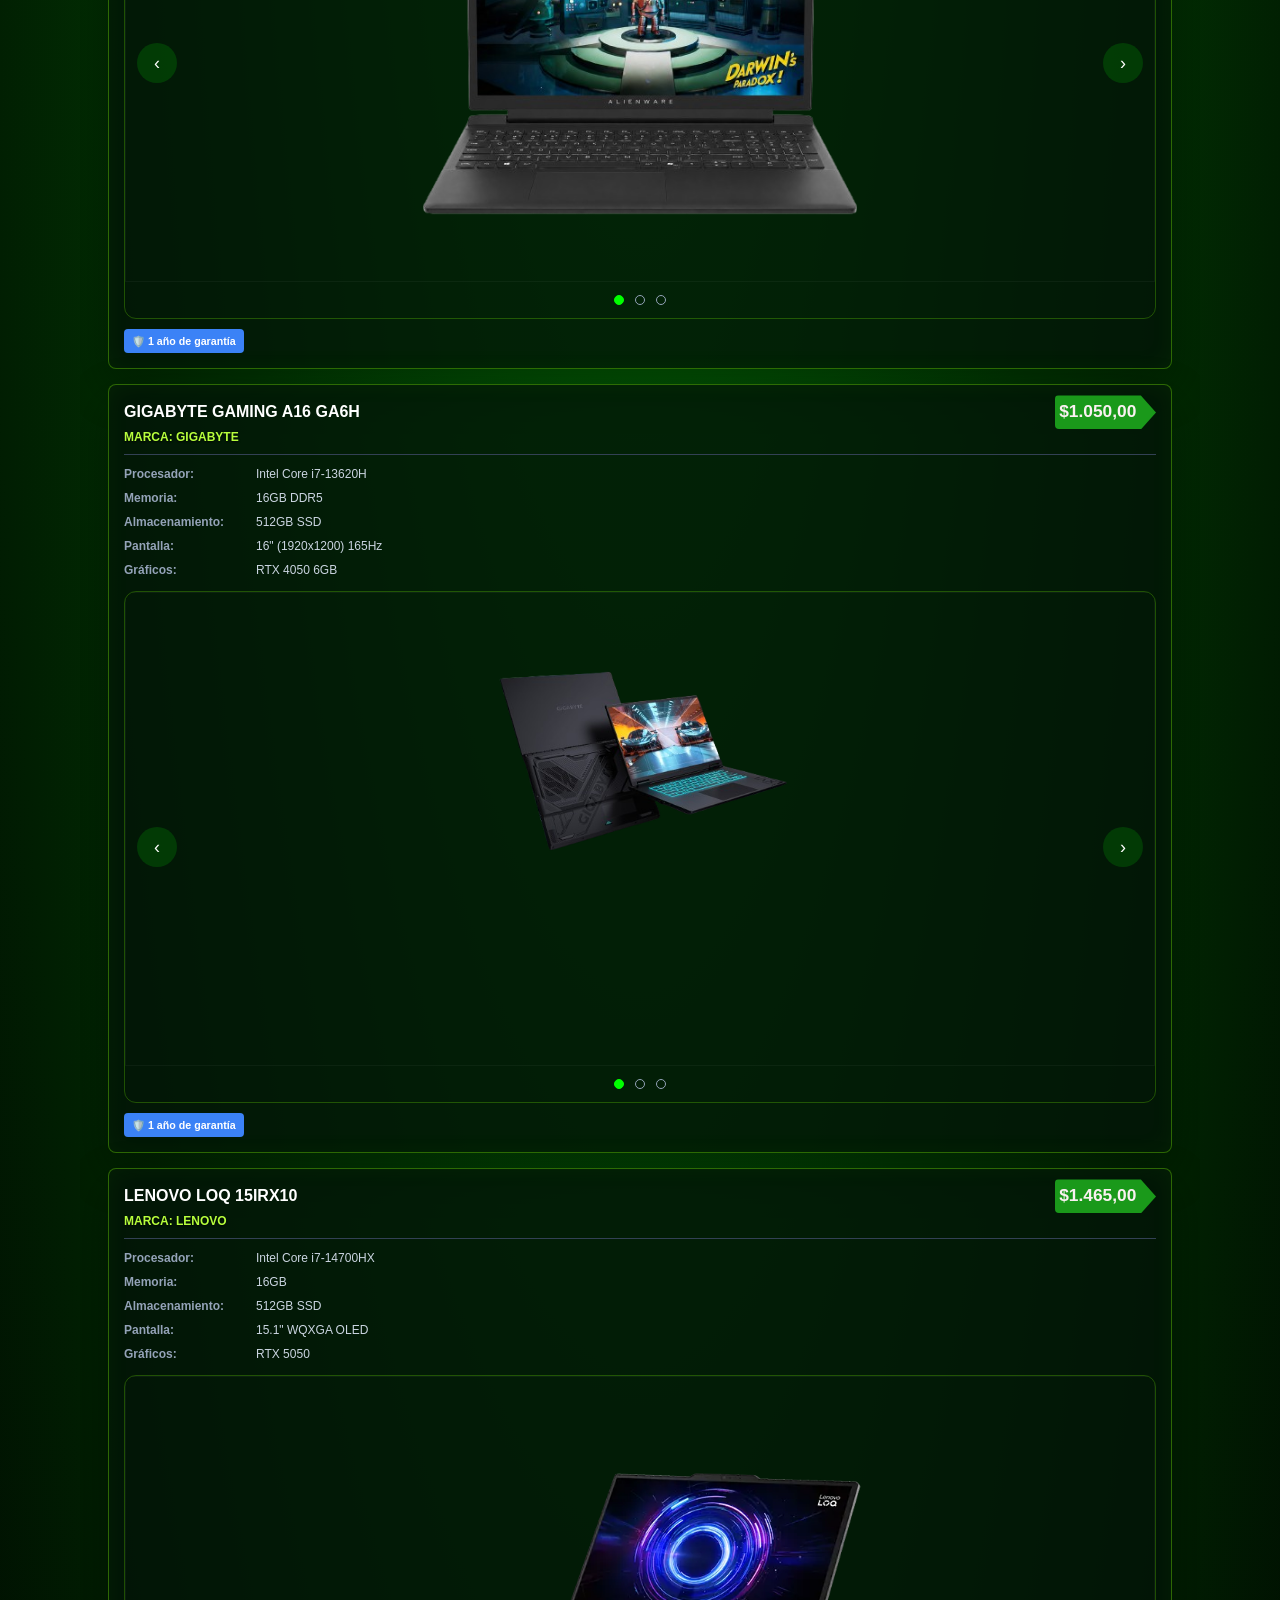
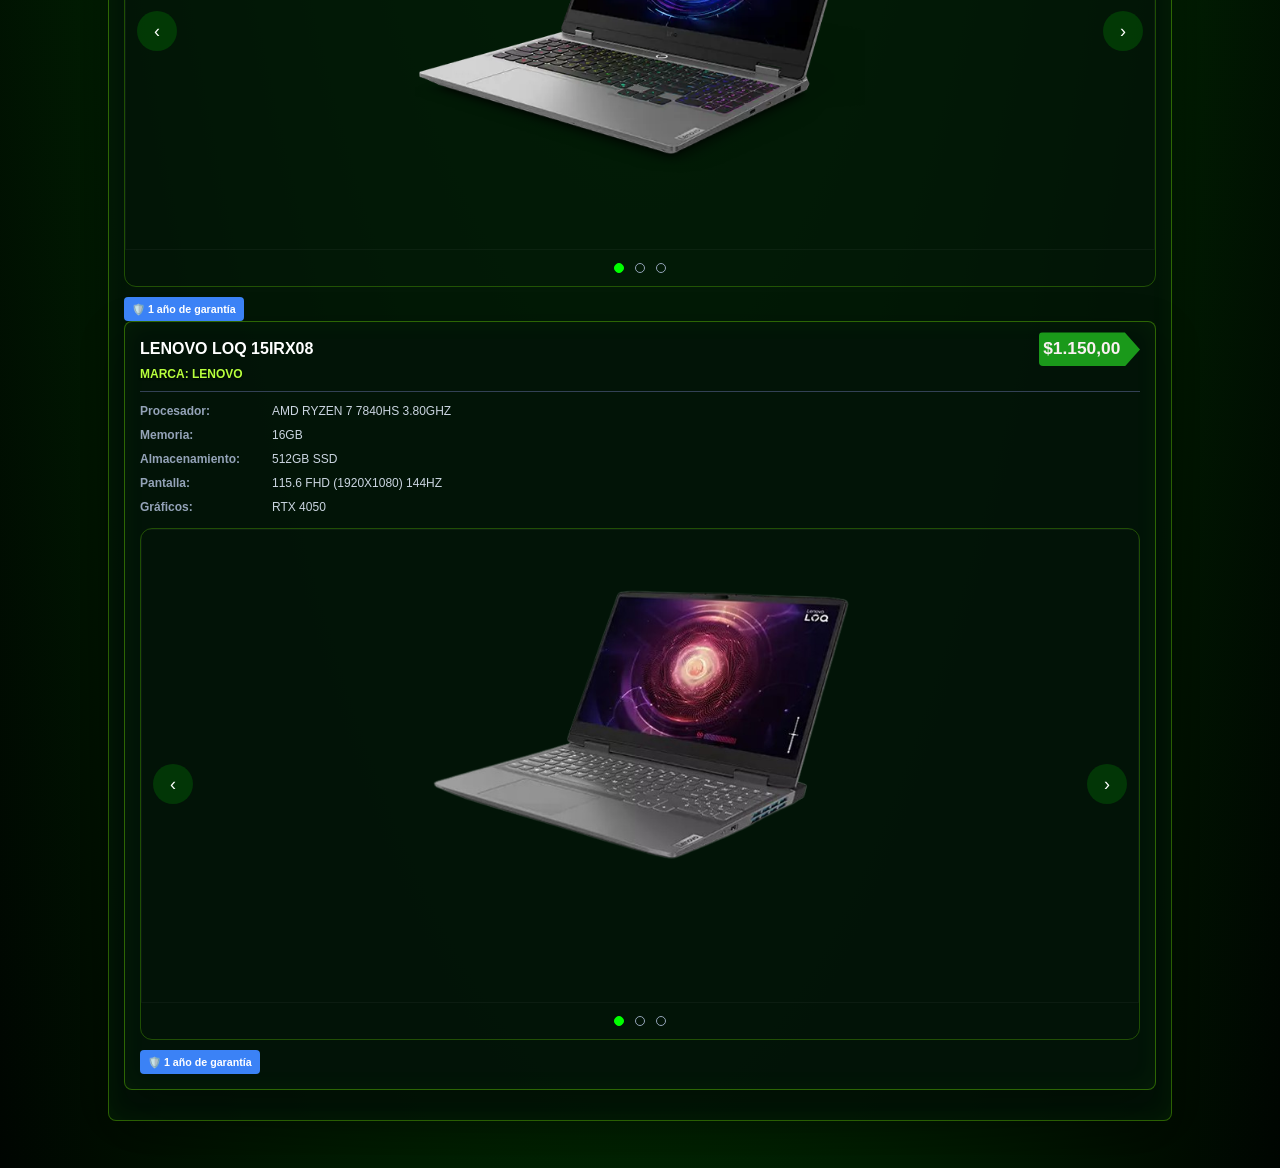
==== commit 41a239f4: "cambios actu" ====
--- a/laptops-gaming/index.html
+++ b/laptops-gaming/index.html
@@ -18,10 +18,77 @@
         .header-title { margin:0; font-size:20pt; font-weight:800; color:#ffffff; letter-spacing:0.5px; text-transform:uppercase; }
         .header-subtitle { margin:5px 0 0 0; font-size:11pt; color:#00ff00; font-weight:600; letter-spacing:1px; }
         .intro { margin-bottom:25px; font-size:10.5pt; color:#94a3b8; border-left:3px solid #00ff00; padding-left:10px; line-height:1.5; }
-        .catalog-menu { position:sticky; top:0; z-index:20; width:100%; margin-bottom:18px; padding:12px 0 10px; background:rgba(11,15,25,0.95); backdrop-filter:blur(14px); border-bottom:1px solid rgba(0,255,0,0.12); }
-        .catalog-menu ul { display:flex; flex-wrap:nowrap; gap:10px; margin:0; padding:0 18px; list-style:none; overflow-x:auto; -webkit-overflow-scrolling:touch; scrollbar-width:thin; }
-        .catalog-menu a { display:inline-flex; align-items:center; justify-content:center; padding:10px 14px; color:#f1f5f9; text-decoration:none; font-weight:700; font-size:0.85rem; white-space:nowrap; border:1px solid rgba(255,255,255,0.06); border-radius:999px; transition:background-color 0.2s ease, border-color 0.2s ease, color 0.2s ease; }
-        .catalog-menu a:hover, .catalog-menu a:focus-visible { background:rgba(0,255,0,0.15); border-color:rgba(0,255,0,0.35); color:#ffffff; }
+        .catalog-menu {
+            position: sticky;
+            top: 18px;
+            z-index: 30;
+            width: 100%;
+            margin: 0 0 22px;
+            padding: 12px 18px;
+            background: rgba(11, 15, 25, 0.88);
+            backdrop-filter: blur(24px);
+            border: 1px solid rgba(255, 255, 255, 0.08);
+            border-radius: 28px;
+            box-shadow: 0 18px 45px rgba(0, 0, 0, 0.28);
+        }
+
+        .catalog-menu ul {
+            display: flex;
+            flex-wrap: wrap;
+            justify-content: center;
+            gap: 10px;
+            margin: 0;
+            padding: 0;
+            list-style: none;
+            overflow-x: auto;
+            -webkit-overflow-scrolling: touch;
+            scrollbar-width: thin;
+            scrollbar-color: rgba(148, 163, 184, 0.5) transparent;
+        }
+
+        .catalog-menu ul::-webkit-scrollbar {
+            height: 7px;
+        }
+
+        .catalog-menu ul::-webkit-scrollbar-track {
+            background: transparent;
+        }
+
+        .catalog-menu ul::-webkit-scrollbar-thumb {
+            background: rgba(148, 163, 184, 0.45);
+            border-radius: 999px;
+        }
+
+        .catalog-menu a {
+            display: inline-flex;
+            align-items: center;
+            justify-content: center;
+            padding: 10px 18px;
+            color: #f1f5f9;
+            text-decoration: none;
+            font-weight: 700;
+            font-size: 0.88rem;
+            white-space: nowrap;
+            border: 1px solid rgba(255, 255, 255, 0.08);
+            border-radius: 999px;
+            background: rgba(255, 255, 255, 0.04);
+            transition: background-color 0.25s ease, border-color 0.25s ease, color 0.25s ease, transform 0.25s ease;
+        }
+
+        .catalog-menu a:hover,
+        .catalog-menu a:focus-visible {
+            background: rgba(0, 255, 0, 0.2);
+            border-color: rgba(0, 255, 0, 0.45);
+            color: #ffffff;
+            transform: translateY(-1px);
+        }
+
+        .catalog-menu a.active {
+            background: linear-gradient(135deg, rgba(2, 132, 199, 0.95), rgba(16, 185, 129, 0.95));
+            border-color: transparent;
+            color: #ffffff;
+            box-shadow: 0 18px 35px rgba(0, 255, 0, 0.2);
+        }
         .product-card { background:#1e293b; border:1px solid #334155; border-radius:8px; padding:15px; margin-bottom:15px; }
         .product-header { display:flex; justify-content:space-between; align-items:flex-start; gap:12px; border-bottom:1px solid #334155; padding-bottom:8px; margin-bottom:10px; }
         .product-title { font-size:12pt; margin:0; font-weight:700; color:#ffffff; }
@@ -76,7 +143,9 @@
 </head>
 <body>
     <div class="header-banner">
-        <h1 class="header-title">Mr. STREAM</h1>
+        <h1 class="header-title">
+            <img loading="lazy" src="../MrS - Logo Original.png" alt="MrS - Logo Original">
+        </h1>
         <div class="header-subtitle">Catálogo Exclusivo de Laptops Gaming</div>
     </div>
 
--- a/global.css
+++ b/global.css
@@ -48,21 +48,29 @@
     box-shadow: none !important;
 }
 
-  .contact-panel {
-            position: fixed;
-            left: 50%;
-            bottom: 28px;
-            z-index: 2;
-            display: flex;
-            flex-direction: column;
-            align-items: center;
-            gap: 10px;
-            transform: translateX(-50%);
-            color: #f1ffe8;
-            font-weight: 800;
-            text-align: center;
-            text-shadow: 0 1px 3px rgba(0, 0, 0, 0.9);
-        }
+.contact-panel{
+position: fixed;
+    left: 50%;
+    bottom: 0;
+    z-index: 2;
+    display: flex;
+    flex-direction: column;
+    align-items: center;
+    padding-top: 10px;
+    padding-bottom: 5px;
+    gap: 10px;
+    transform: translateX(-50%);
+    color: #f1ffe8;
+    font-weight: 800;
+    text-align: center;
+    text-shadow: 0 1px 3px rgba(0, 0, 0, 0.9);
+    width: 100%;
+    background: rgba(3, 20, 8, 0.78) !important;
+    border-color: rgba(126, 255, 0, 0.35) !important;
+    box-shadow: 0 18px 45px rgba(0, 0, 0, 0.3), inset 0 0 24px rgba(71, 255, 0, 0.05);
+    height: 105px;
+    border-radius: 25px 25px 0px 0px;
+}
 
         .contact-title {
             font-size: 1.1rem;
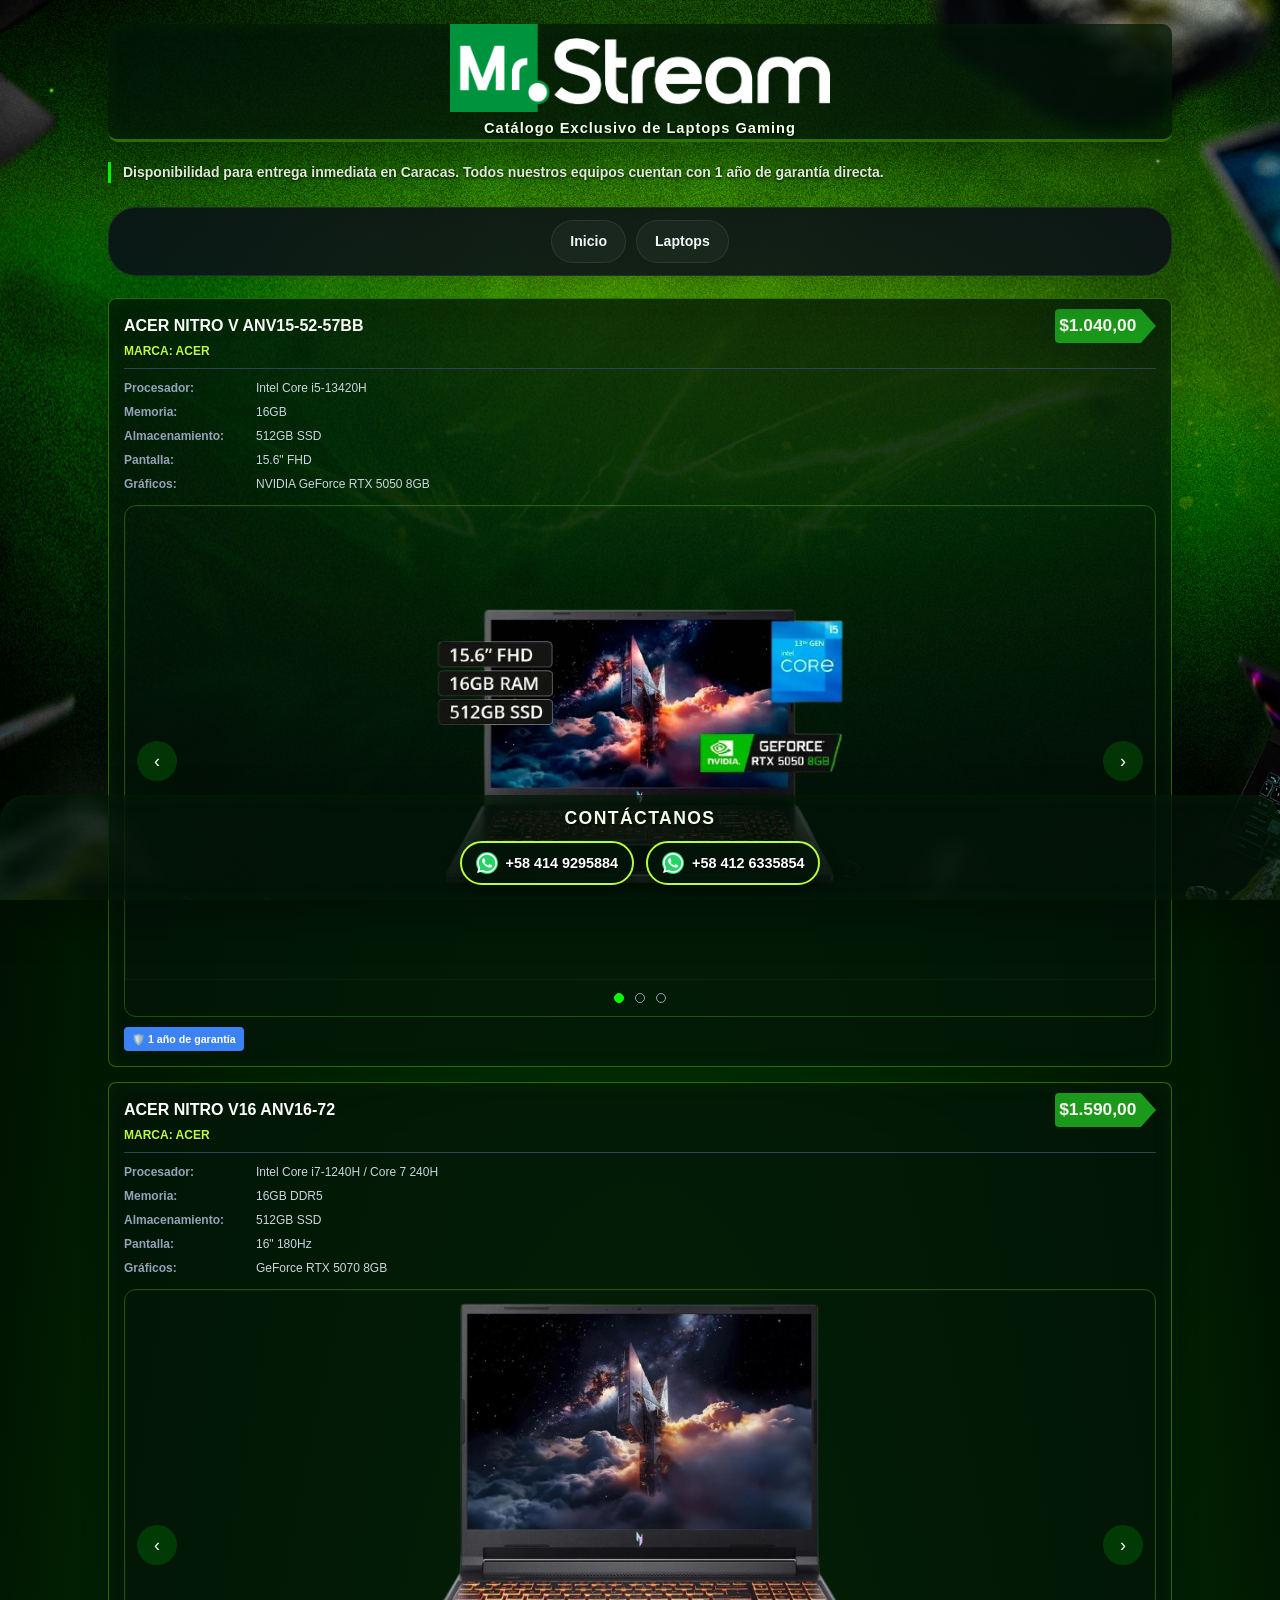
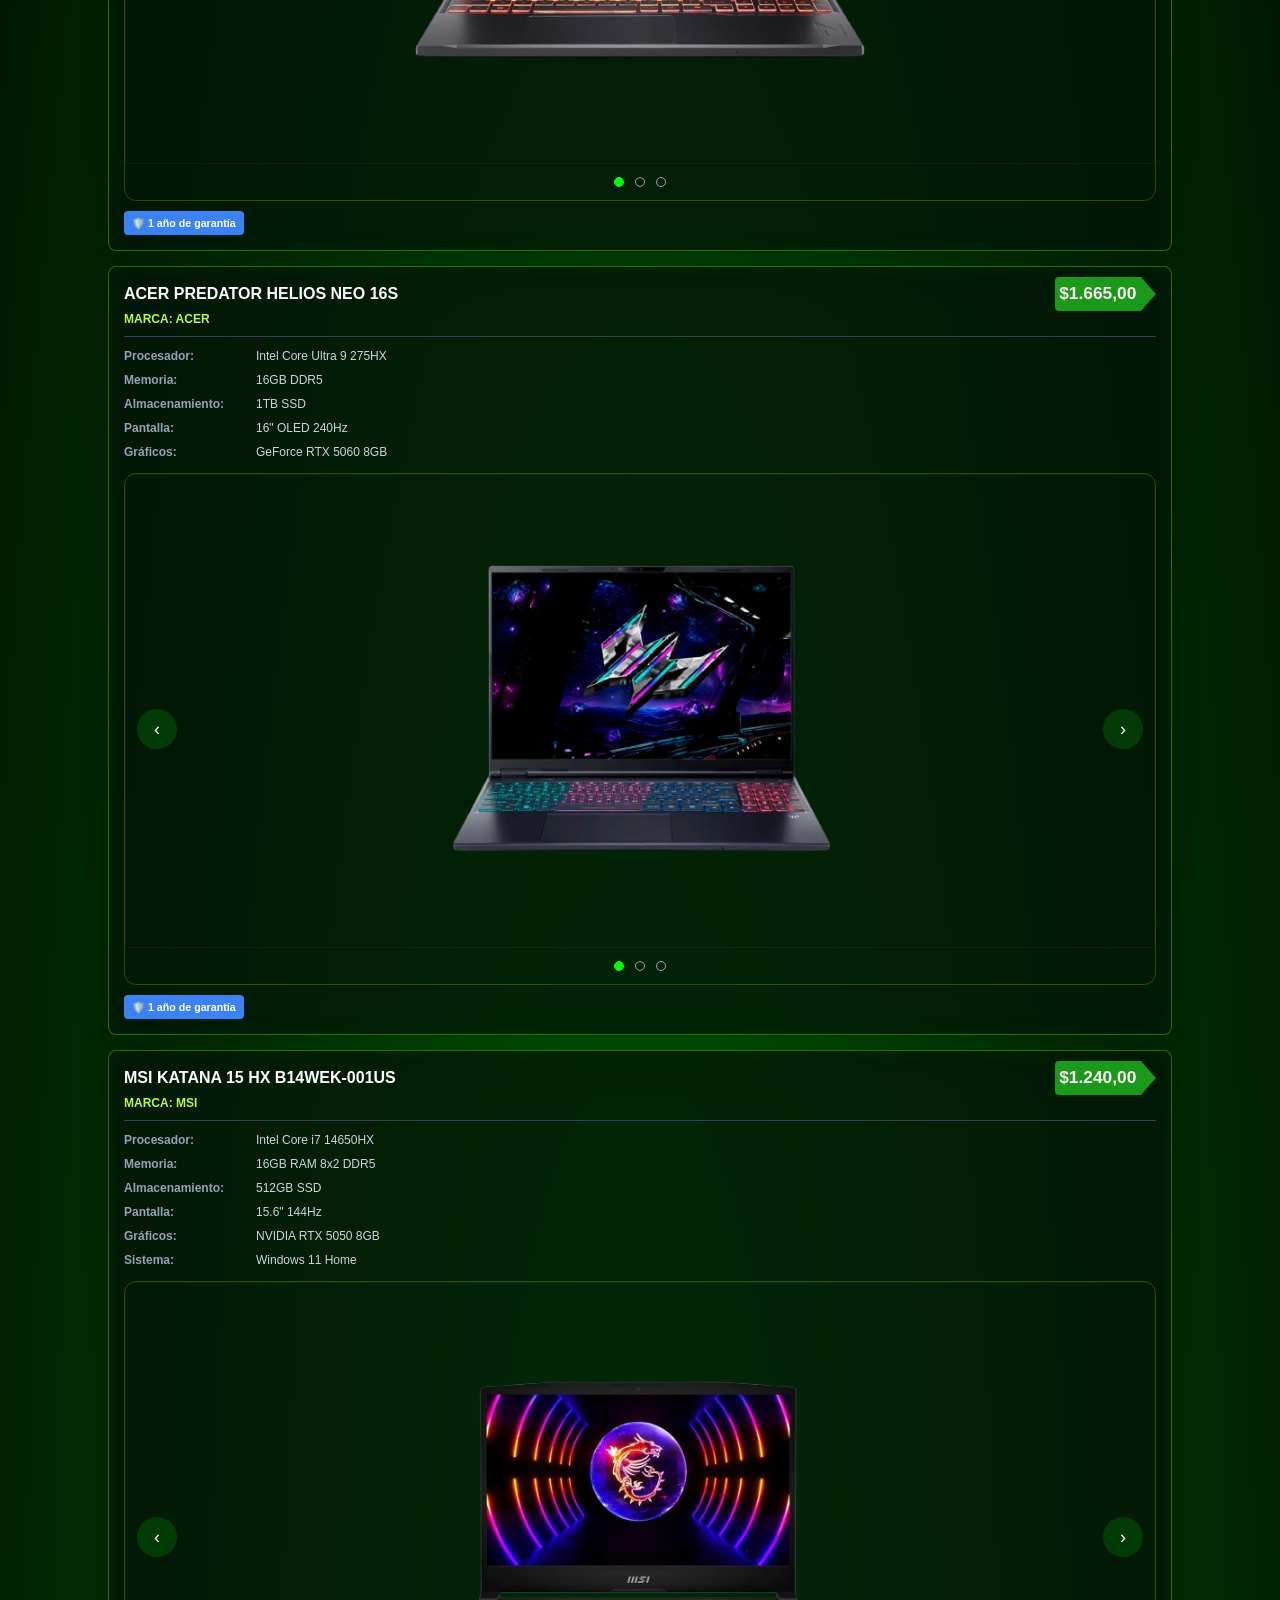
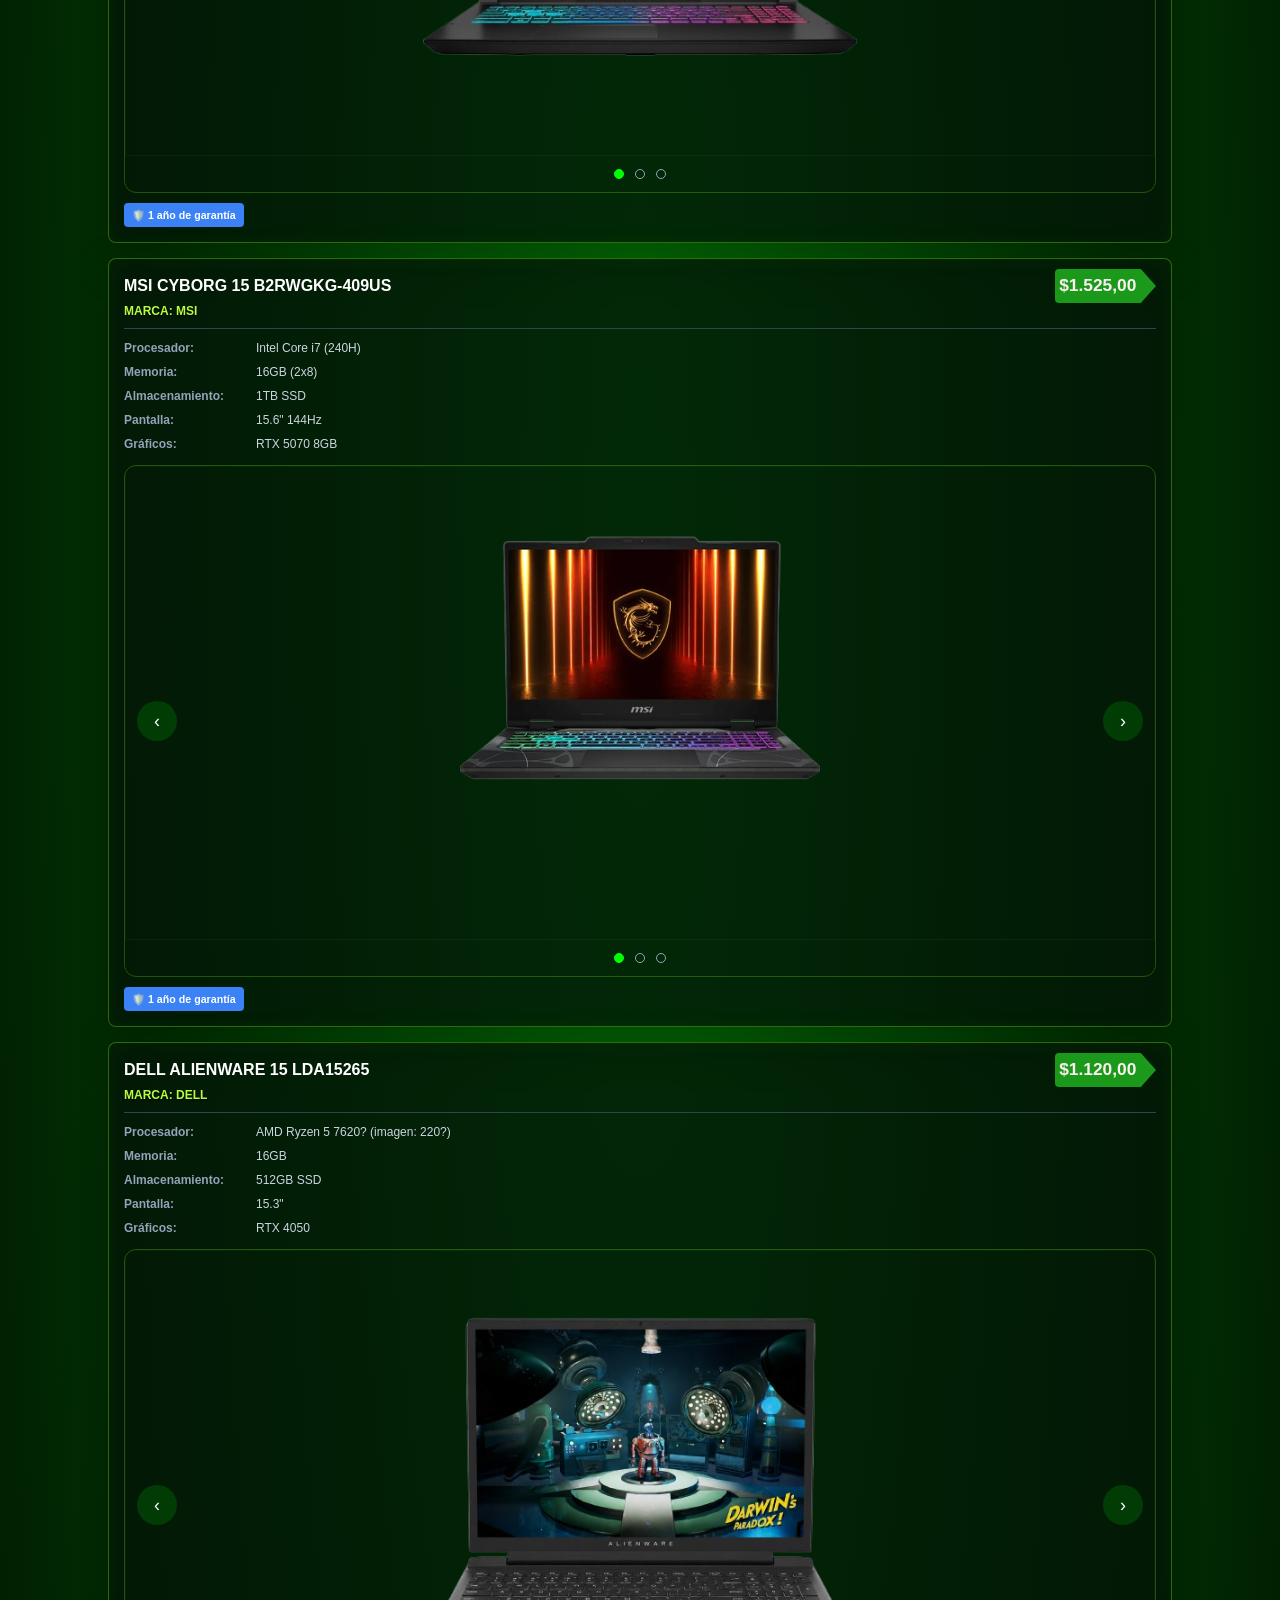
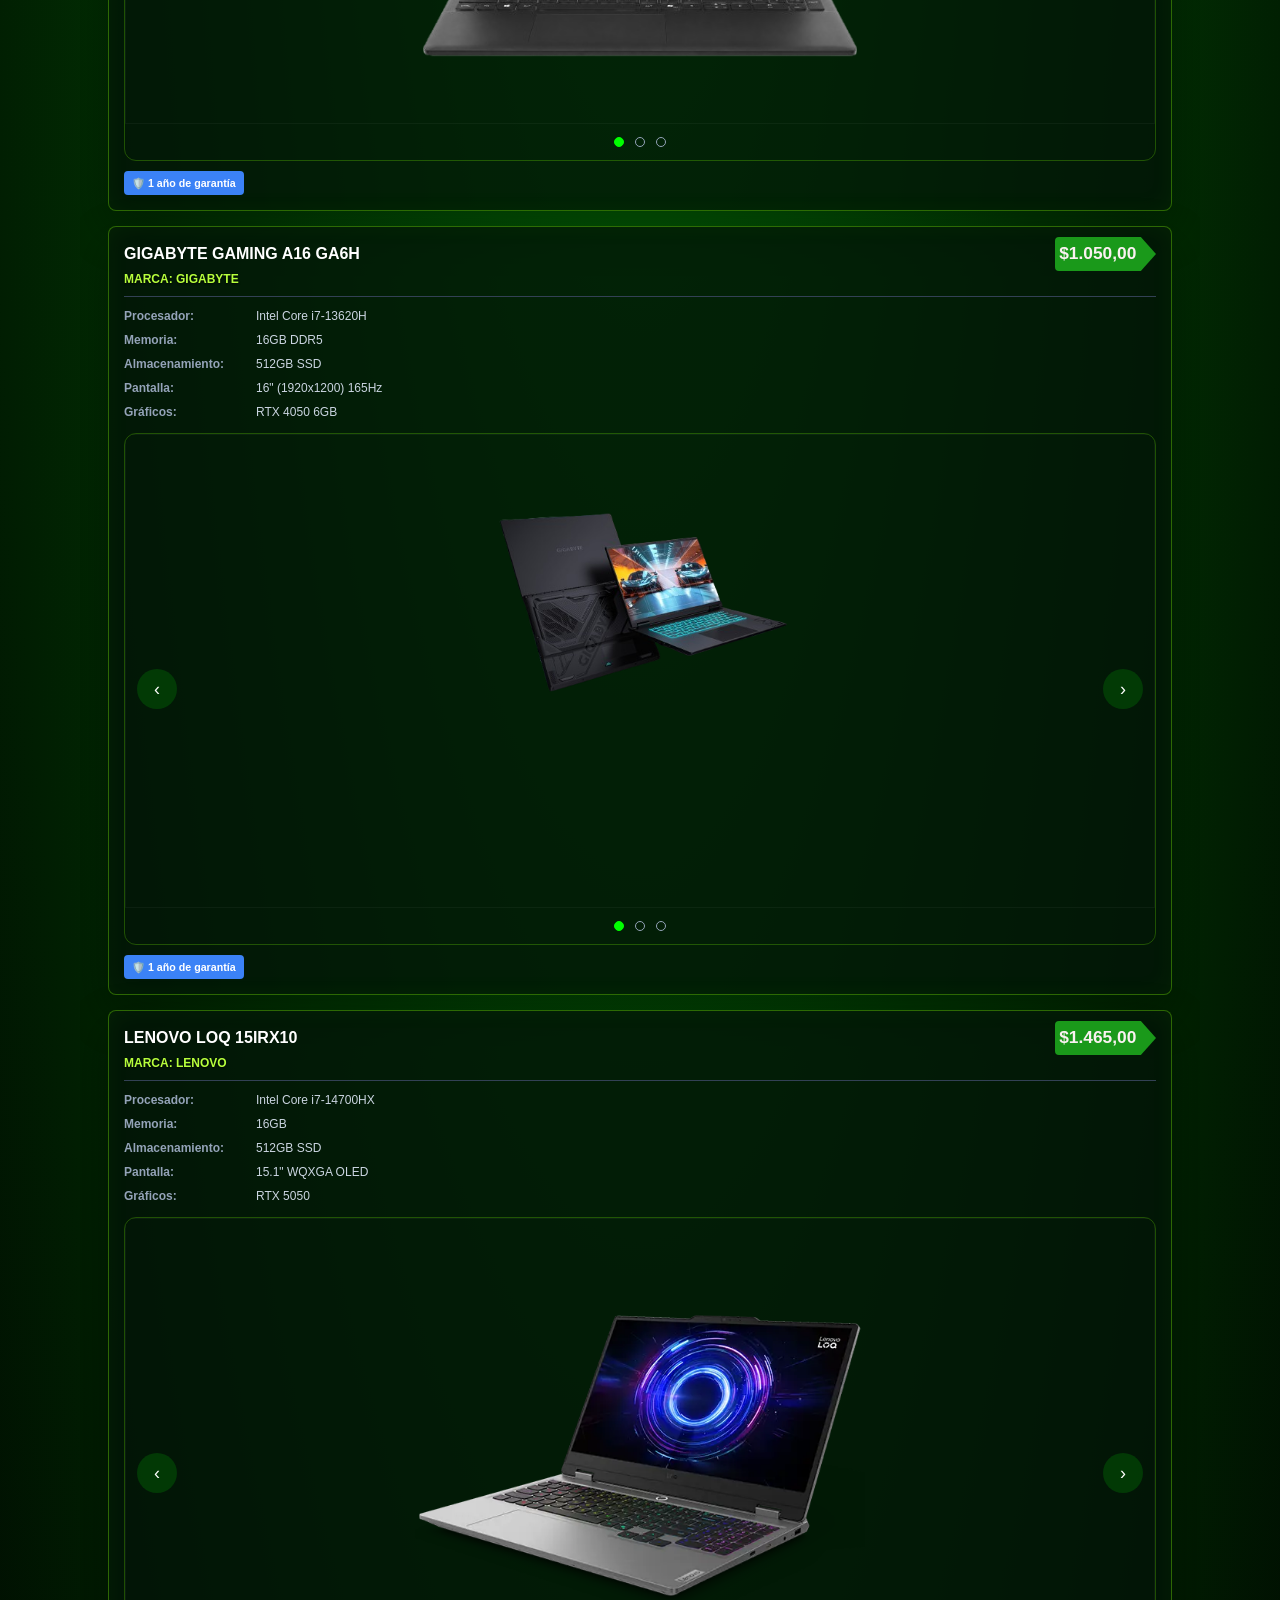
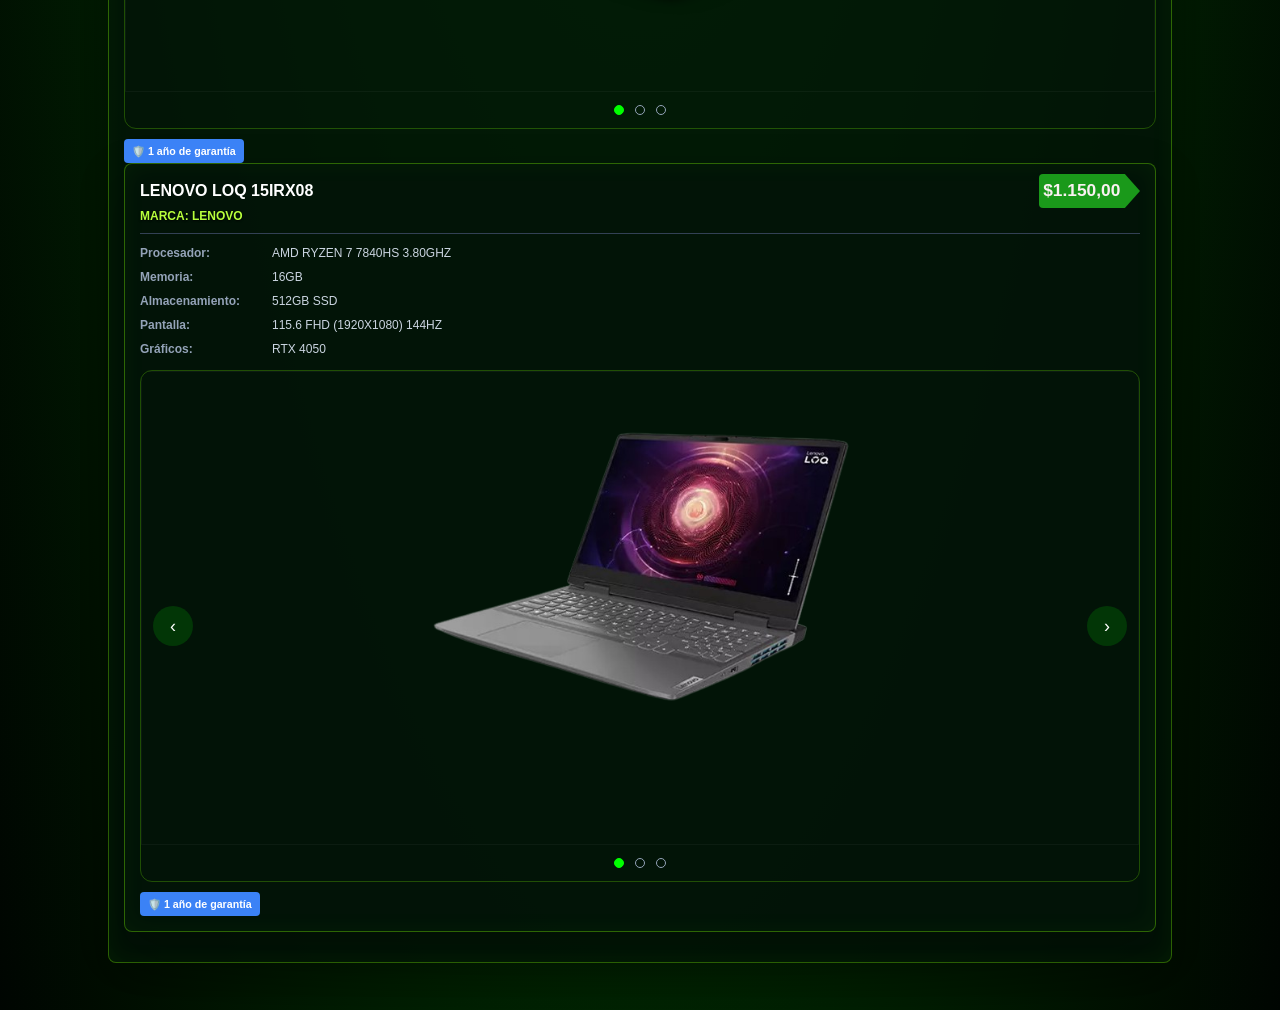
==== commit 7e1a074f: "cambios" ====
--- a/laptops-gaming/index.html
+++ b/laptops-gaming/index.html
@@ -16,6 +16,7 @@
         .header-banner {
         text-align: center; position:relative; left:0; width:100%; margin:0 0 20px 0; padding: 0; background:linear-gradient(135deg,#111827 0%,#1e293b 100%); border-bottom:3px solid #00ff00; overflow-x:hidden; box-sizing:border-box; border-radius:10px; }
         .header-title { margin:0; font-size:20pt; font-weight:800; color:#ffffff; letter-spacing:0.5px; text-transform:uppercase; }
+        .header-title img { display:block; width:min(100%,380px); max-width:100%; height:auto; margin:0 auto; }
         .header-subtitle { margin:5px 0 0 0; font-size:11pt; color:#00ff00; font-weight:600; letter-spacing:1px; }
         .intro { margin-bottom:25px; font-size:10.5pt; color:#94a3b8; border-left:3px solid #00ff00; padding-left:10px; line-height:1.5; }
         .catalog-menu {
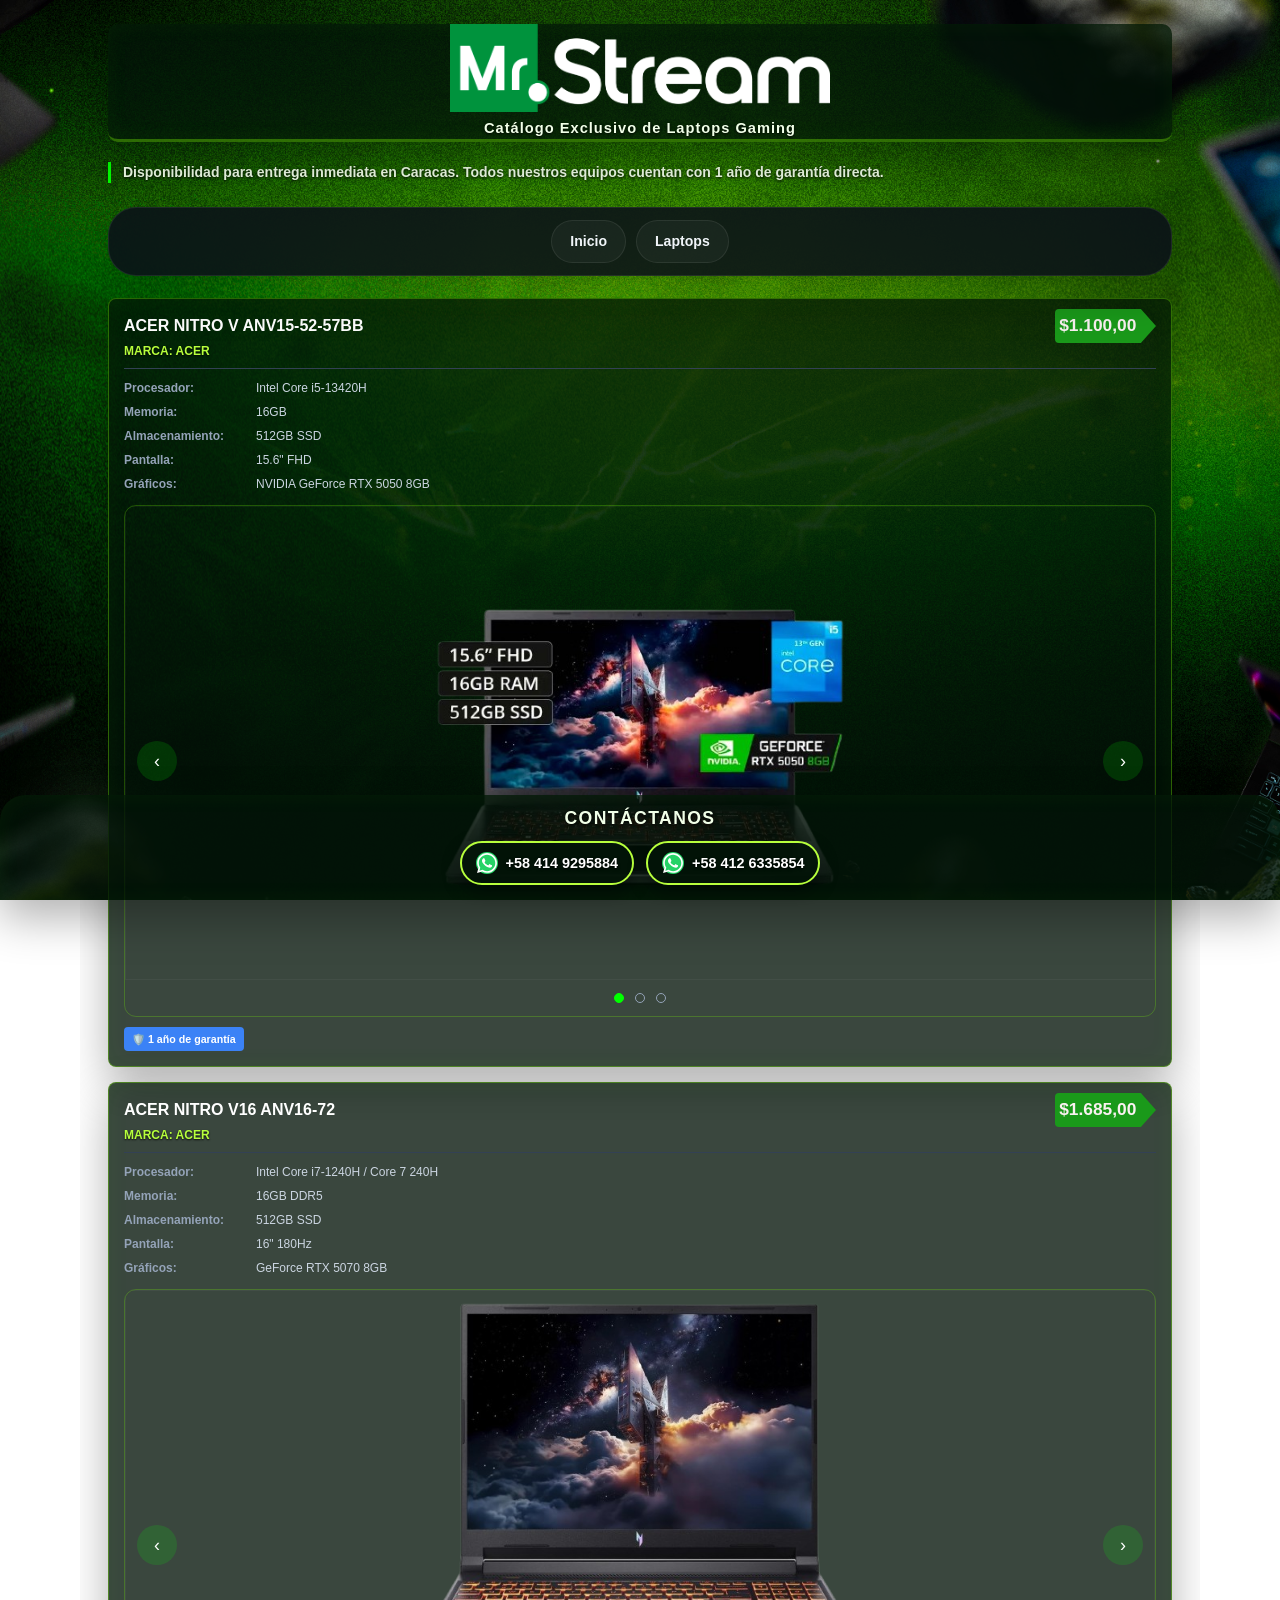
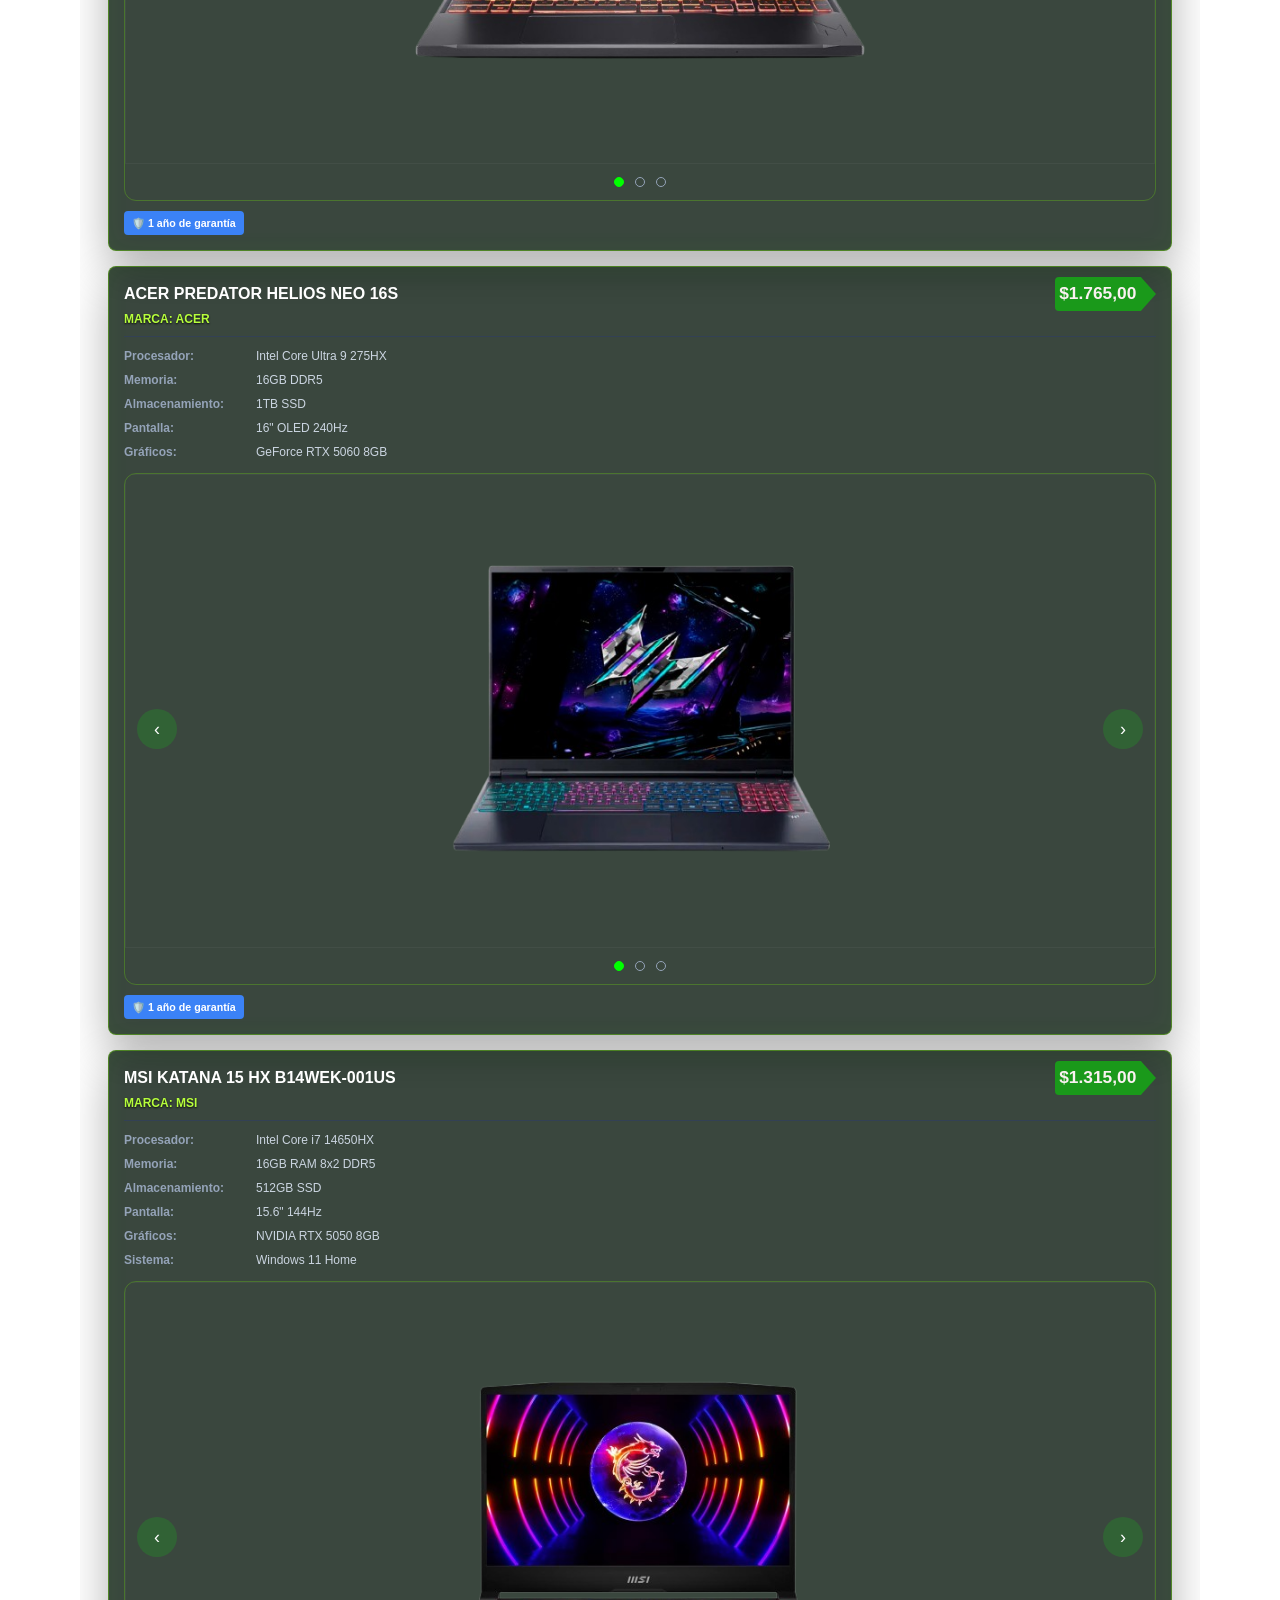
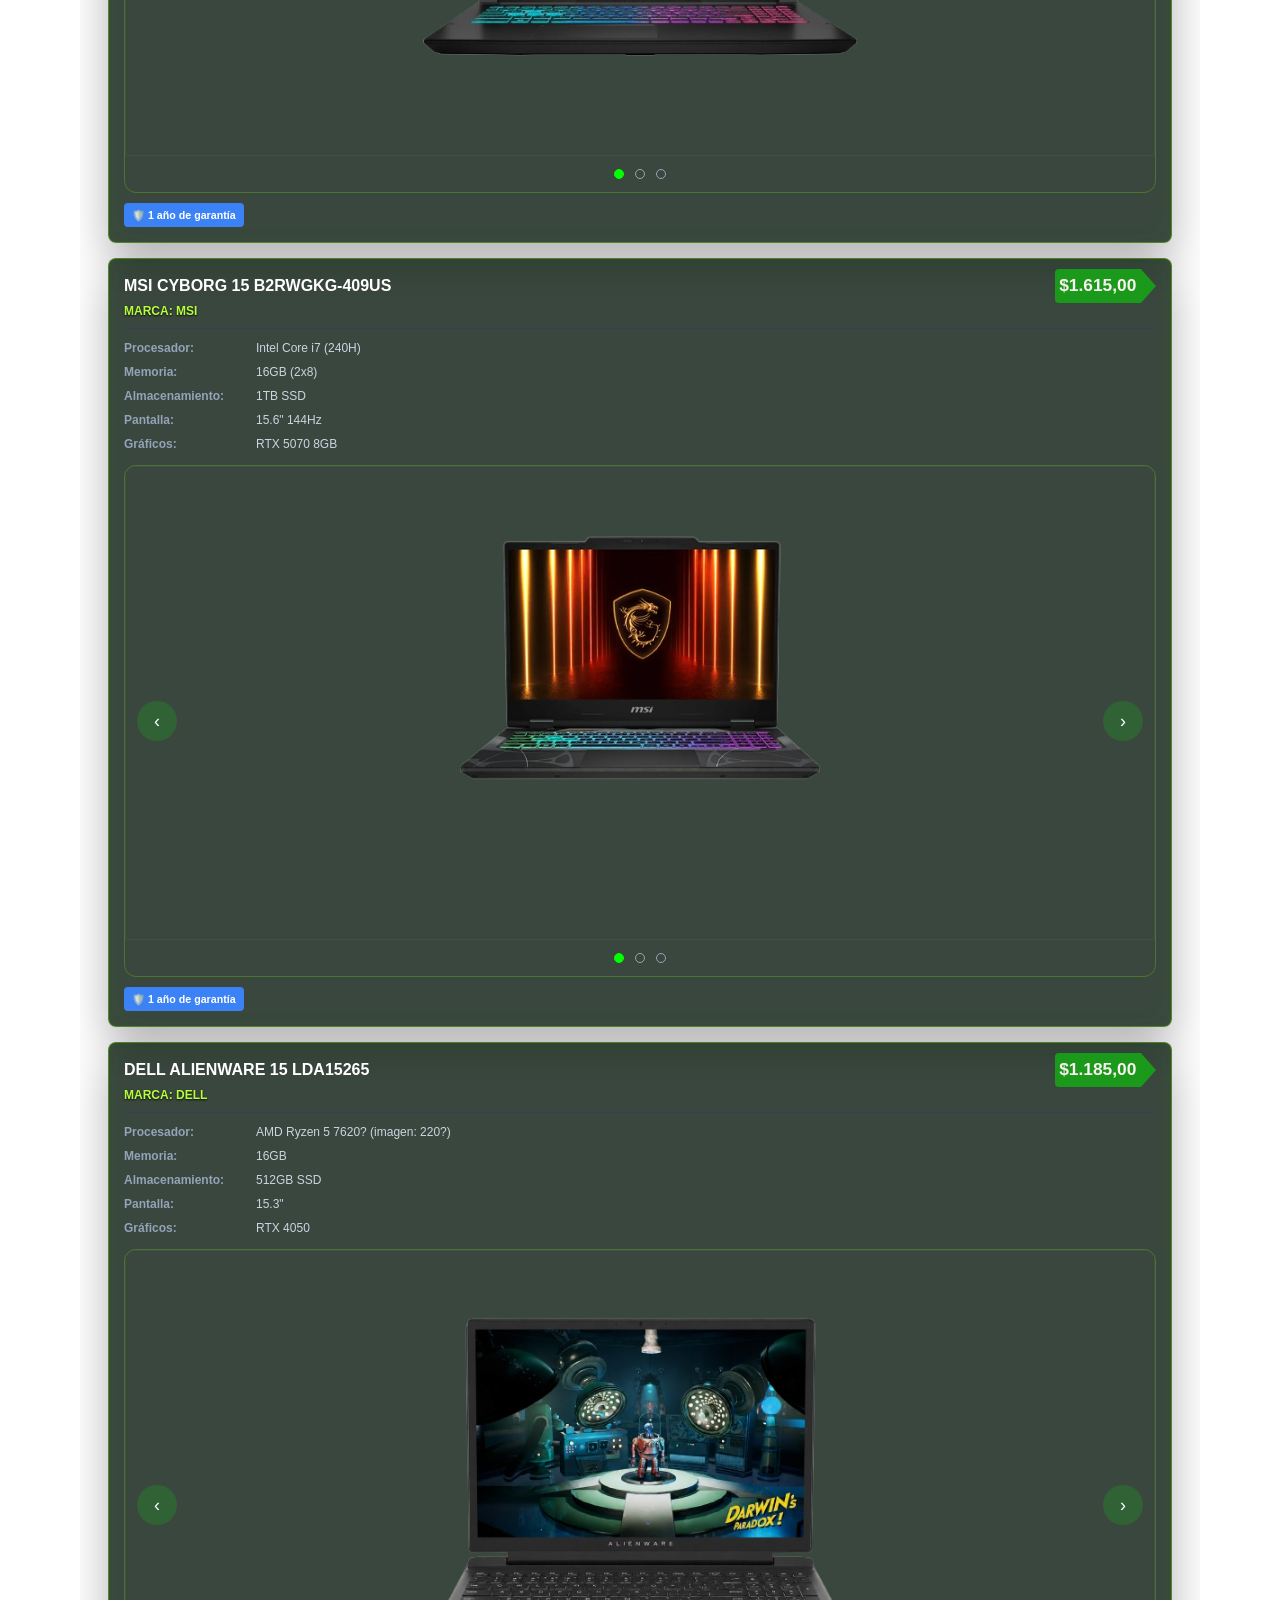
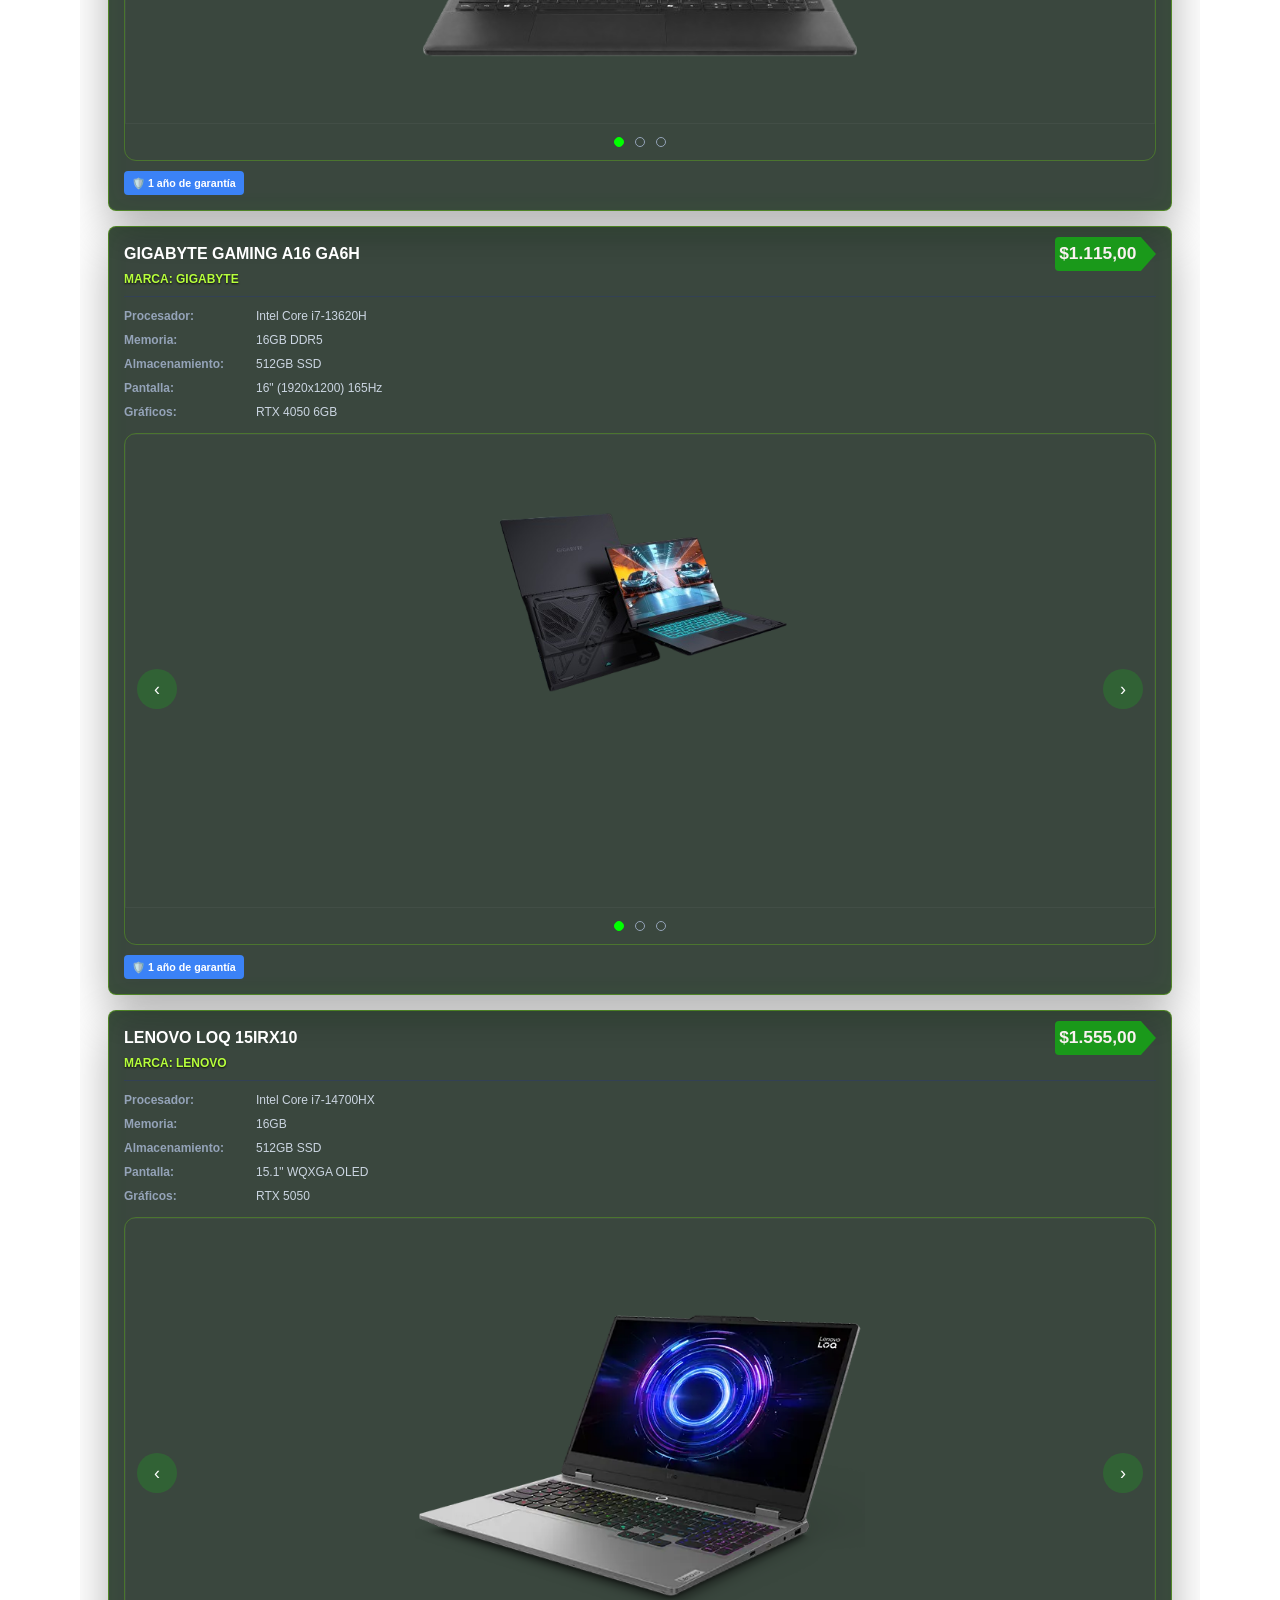
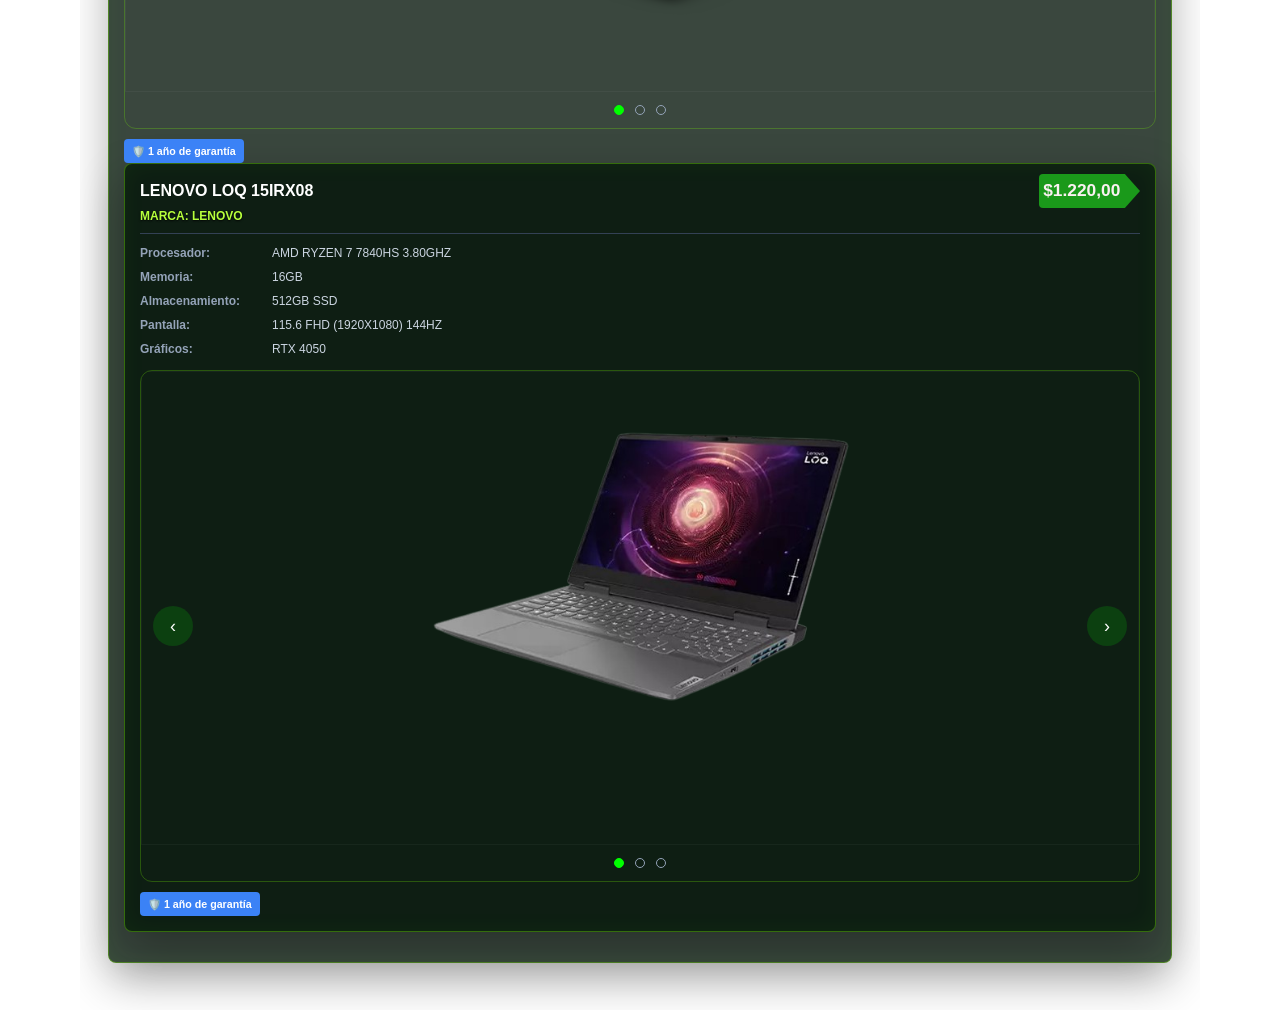
==== commit e5cc5c67: "cambios" ====
--- a/laptops-gaming/index.html
+++ b/laptops-gaming/index.html
@@ -3,11 +3,11 @@
 <head>
     <meta charset="utf-8">
     <meta name="viewport" content="width=device-width, initial-scale=1">
-    <link rel="icon" type="image/png" href="icono.png">
+    <link rel="icon" type="image/png" href="../icono.png">
+    <link rel="apple-touch-icon" href="../icono.png">
     <title>Catálogo Gaming - Mr. STREAM</title>
     <link rel="stylesheet" href="../global.css">
-    <link rel="preload" as="image" href="fondo.webp" type="image/webp" fetchpriority="high">
-
+    <link rel="preload" as="image" href="../fondo.webp" type="image/webp" fetchpriority="high">
     <style>
         * { box-sizing: border-box; }
         img { max-width: 100%; height: auto; display: block; }
@@ -143,6 +143,7 @@
     </style>
 </head>
 <body>
+    <!-- fondo: se usa via CSS -->
     <div class="header-banner">
         <h1 class="header-title">
             <img loading="lazy" src="../MrS - Logo Original.png" alt="MrS - Logo Original">
@@ -203,7 +204,7 @@
                 <h2 class="product-title">ACER NITRO V ANV15-52-57BB</h2>
                 <div class="product-meta">Marca: ACER</div>
             </div>
-            <div class="price-tag"><div class="price-value">$1.040,00</div></div>
+            <div class="price-tag"><div class="price-value">$1.100,00</div></div>
         </div>
         <div class="spec-grid">
             <div class="spec-label">Procesador:</div><div>Intel Core i5-13420H</div>
@@ -265,6 +266,7 @@
     -->
 
     <!-- 4 -->
+    <!-- 4 - AGOTADO: ACER NITRO V16 ANV16-72
     <div class="product-card">
         <div class="product-header">
             <div>
@@ -296,6 +298,40 @@
         </div>
         <div class="warranty">🛡️ 1 año de garantía</div>
     </div>
+    -->
+
+    <!-- 4 -->
+    <div class="product-card">
+        <div class="product-header">
+            <div>
+                <h2 class="product-title">ACER NITRO V16 ANV16-72</h2>
+                <div class="product-meta">Marca: ACER</div>
+            </div>
+            <div class="price-tag"><div class="price-value">$1.685,00</div></div>
+        </div>
+        <div class="spec-grid">
+            <div class="spec-label">Procesador:</div><div>Intel Core i7-1240H / Core 7 240H</div>
+            <div class="spec-label">Memoria:</div><div>16GB DDR5</div>
+            <div class="spec-label">Almacenamiento:</div><div>512GB SSD</div>
+            <div class="spec-label">Pantalla:</div><div>16" 180Hz</div>
+            <div class="spec-label">Gráficos:</div><div>GeForce RTX 5070 8GB</div>
+        </div>
+        <div class="product-gallery">
+            <ul class="gallery-track">
+                <li class="gallery-slide current-slide"><img loading="lazy" src="../images/nitrov161.png" data-full="../images/nitrov161.png" alt="Acer Nitro V16 4-1"></li>
+                <li class="gallery-slide"><img loading="lazy" src="../images/nitrov162.png" data-full="../images/nitrov162.png" alt="Acer Nitro V16 4-2"></li>
+                <li class="gallery-slide"><img loading="lazy" src="../images/nitrov163.png" data-full="../images/nitrov163.png" alt="Acer Nitro V16 4-3"></li>
+            </ul>
+            <button class="gallery-button prev" aria-label="Anterior">‹</button>
+            <button class="gallery-button next" aria-label="Siguiente">›</button>
+            <div class="gallery-dots">
+                <span class="gallery-indicator current-slide"></span>
+                <span class="gallery-indicator"></span>
+                <span class="gallery-indicator"></span>
+            </div>
+        </div>
+        <div class="warranty">🛡️ 1 año de garantía</div>
+    </div>
 
 
 
@@ -306,7 +342,7 @@
                 <h2 class="product-title">ACER PREDATOR HELIOS NEO 16S</h2>
                 <div class="product-meta">Marca: ACER</div>
             </div>
-            <div class="price-tag"><div class="price-value">$1.665,00</div></div>
+            <div class="price-tag"><div class="price-value">$1.765,00</div></div>
         </div>
         <div class="spec-grid">
             <div class="spec-label">Procesador:</div><div>Intel Core Ultra 9 275HX</div>
@@ -475,7 +511,7 @@
                 <h2 class="product-title">MSI KATANA 15 HX B14WEK-001US</h2>
                 <div class="product-meta">Marca: MSI</div>
             </div>
-            <div class="price-tag"><div class="price-value">$1.240,00</div></div>
+            <div class="price-tag"><div class="price-value">$1.315,00</div></div>
         </div>
         <div class="spec-grid">
             <div class="spec-label">Procesador:</div><div>Intel Core i7 14650HX</div>
@@ -509,7 +545,7 @@
                 <h2 class="product-title">MSI CYBORG 15 B2RWGKG-409US</h2>
                 <div class="product-meta">Marca: MSI</div>
             </div>
-            <div class="price-tag"><div class="price-value">$1.525,00</div></div>
+            <div class="price-tag"><div class="price-value">$1.615,00</div></div>
         </div>
         <div class="spec-grid">
             <div class="spec-label">Procesador:</div><div>Intel Core i7 (240H)</div>
@@ -580,7 +616,7 @@
                 <h2 class="product-title">DELL ALIENWARE 15 LDA15265</h2>
                 <div class="product-meta">Marca: DELL</div>
             </div>
-            <div class="price-tag"><div class="price-value">$1.120,00</div></div>
+            <div class="price-tag"><div class="price-value">$1.185,00</div></div>
         </div>
         <div class="spec-grid">
             <div class="spec-label">Procesador:</div><div>AMD Ryzen 5 7620? (imagen: 220?)</div>
@@ -613,7 +649,7 @@
                 <h2 class="product-title">GIGABYTE GAMING A16 GA6H</h2>
                 <div class="product-meta">Marca: GIGABYTE</div>
             </div>
-            <div class="price-tag"><div class="price-value">$1.050,00</div></div>
+            <div class="price-tag"><div class="price-value">$1.115,00</div></div>
         </div>
         <div class="spec-grid">
             <div class="spec-label">Procesador:</div><div>Intel Core i7-13620H</div>
@@ -679,7 +715,7 @@
                 <h2 class="product-title">LENOVO LOQ 15IRX10</h2>
                 <div class="product-meta">Marca: LENOVO</div>
             </div>
-            <div class="price-tag"><div class="price-value">$1.465,00</div></div>
+            <div class="price-tag"><div class="price-value">$1.555,00</div></div>
         </div>
         <div class="spec-grid">
             <div class="spec-label">Procesador:</div><div>Intel Core i7-14700HX</div>
@@ -711,7 +747,7 @@
                 <h2 class="product-title">LENOVO LOQ 15IRX08</h2>
                 <div class="product-meta">Marca: LENOVO</div>
             </div>
-            <div class="price-tag"><div class="price-value">$1.150,00</div></div>
+            <div class="price-tag"><div class="price-value">$1.220,00</div></div>
         </div>
         <div class="spec-grid">
             <div class="spec-label">Procesador:</div><div>AMD RYZEN 7 7840HS 3.80GHZ </div>
--- a/global.css
+++ b/global.css
@@ -1,15 +1,17 @@
 html {
     min-height: 100%;
-    
-    background: 
-    url('fondo.webp') center center / cover no-repeat fixed,
-    radial-gradient(ellipse at center, #047806 0%, #023803 50%, #000501 100%);
+    /* Use cover background but avoid forcing fixed on all browsers (iOS Safari has issues with background-attachment: fixed) */
+    background: url('fondo.webp') center center / cover no-repeat,
+                radial-gradient(ellipse at center, #047806 0%, #023803 50%, #000501 100%);
+    background-attachment: fixed;
 }
 
 body {
     min-height: 100vh;
     background: transparent !important;
 }
+
+/* Removed .bg-image fallback (now using CSS background-image only). */
 
 .header-subtitle,
 .intro {
@@ -119,9 +121,10 @@
 
 @media (max-width: 767px) {
     html {
-        background-image: url("fondo-mobile.webp"),
-        radial-gradient(ellipse at center, #047806 0%, #023803 50%, #000501 100%);
-
+        /* mobile: use a lighter mobile-optimized image and avoid fixed attachment */
+        background: url("fondo-mobile.webp") center center / cover no-repeat,
+                    radial-gradient(ellipse at center, #047806 0%, #023803 50%, #000501 100%);
+        background-attachment: scroll;
     }
     .catalog-button {
                 width: calc(80% - 32px);
@@ -145,4 +148,16 @@
                 padding: 9px 8px;
                 font-size: 0.78rem;
             }
-}+}
+
+/* Workaround: iOS Safari and other mobile webviews don't handle background-attachment: fixed well.
+   Detect touch-capable WebKit and force scroll attachment to prevent broken/white backgrounds. */
+@supports (-webkit-overflow-scrolling: touch) {
+    html {
+        background-attachment: scroll !important;
+        -webkit-background-size: cover;
+        background-size: cover;
+    }
+}
+
+/* No inline <img> fallback used anymore. Mobile behavior handled via media query background above. */
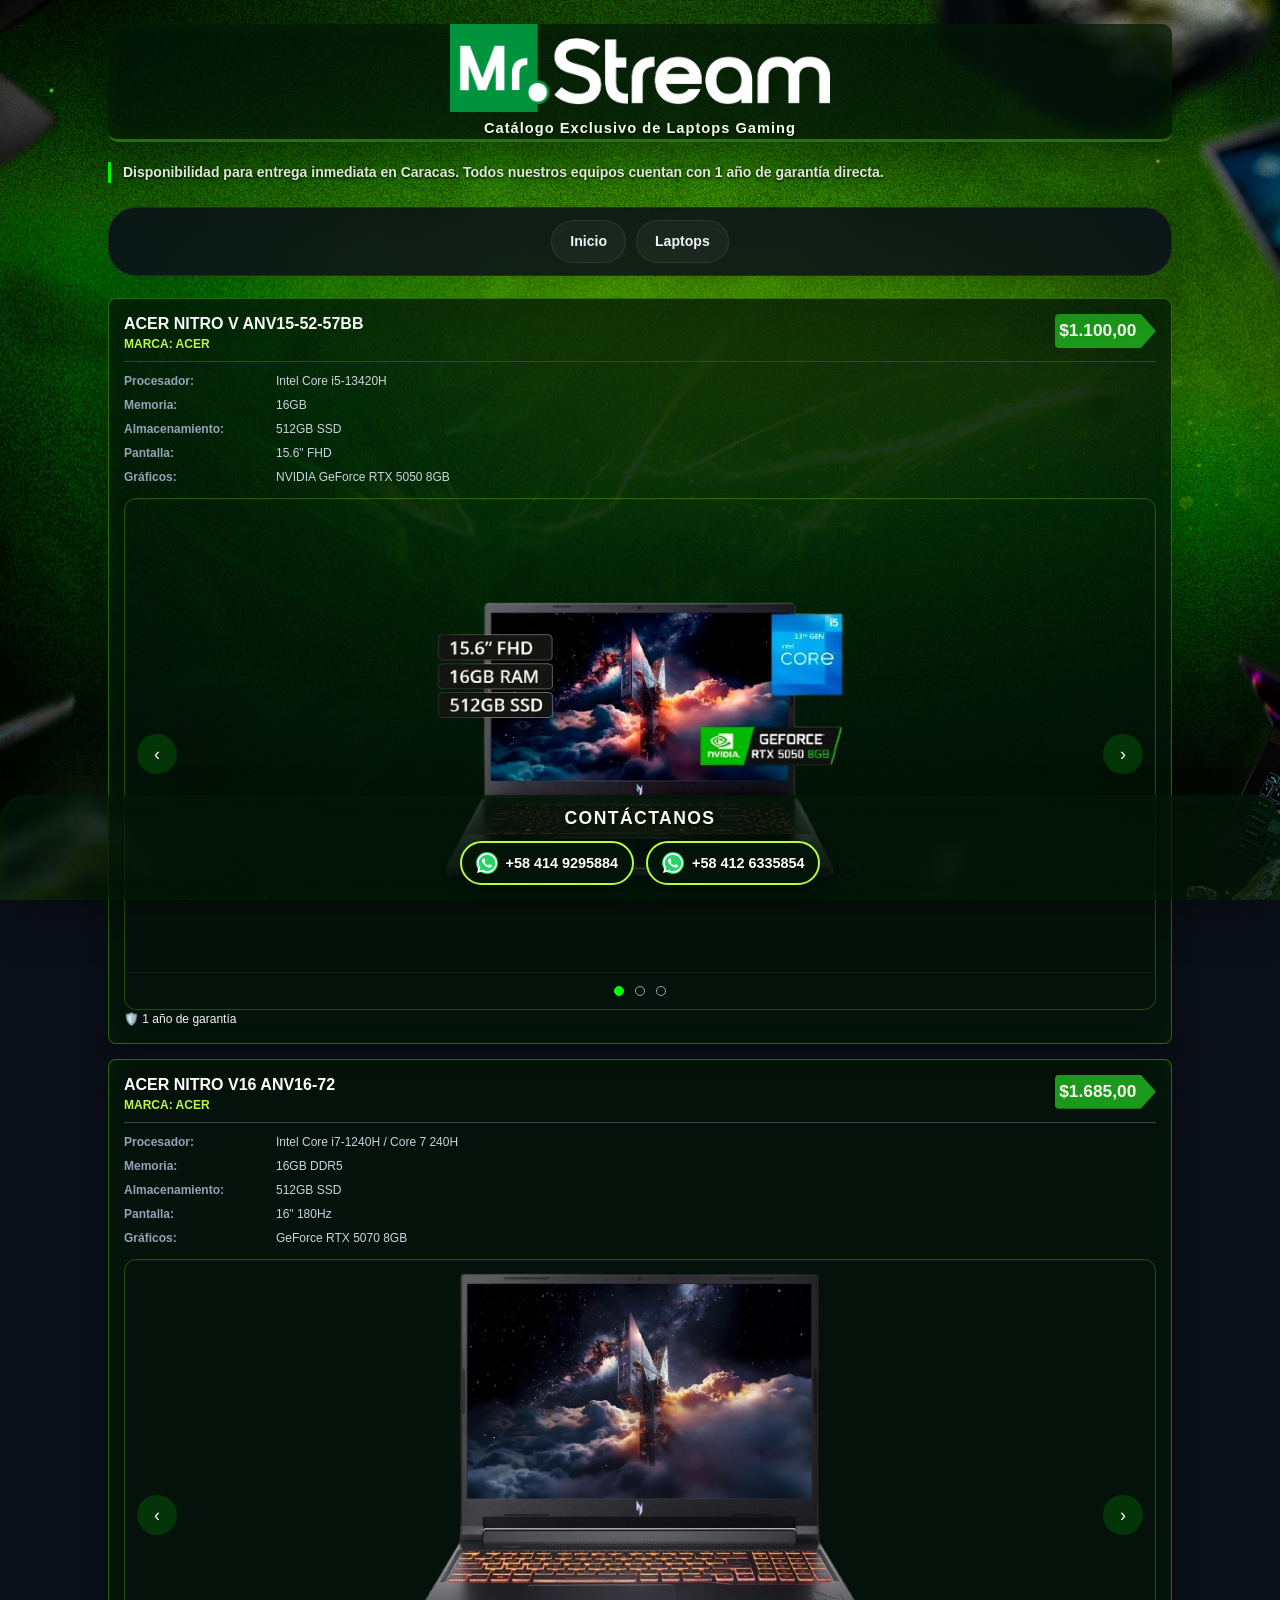
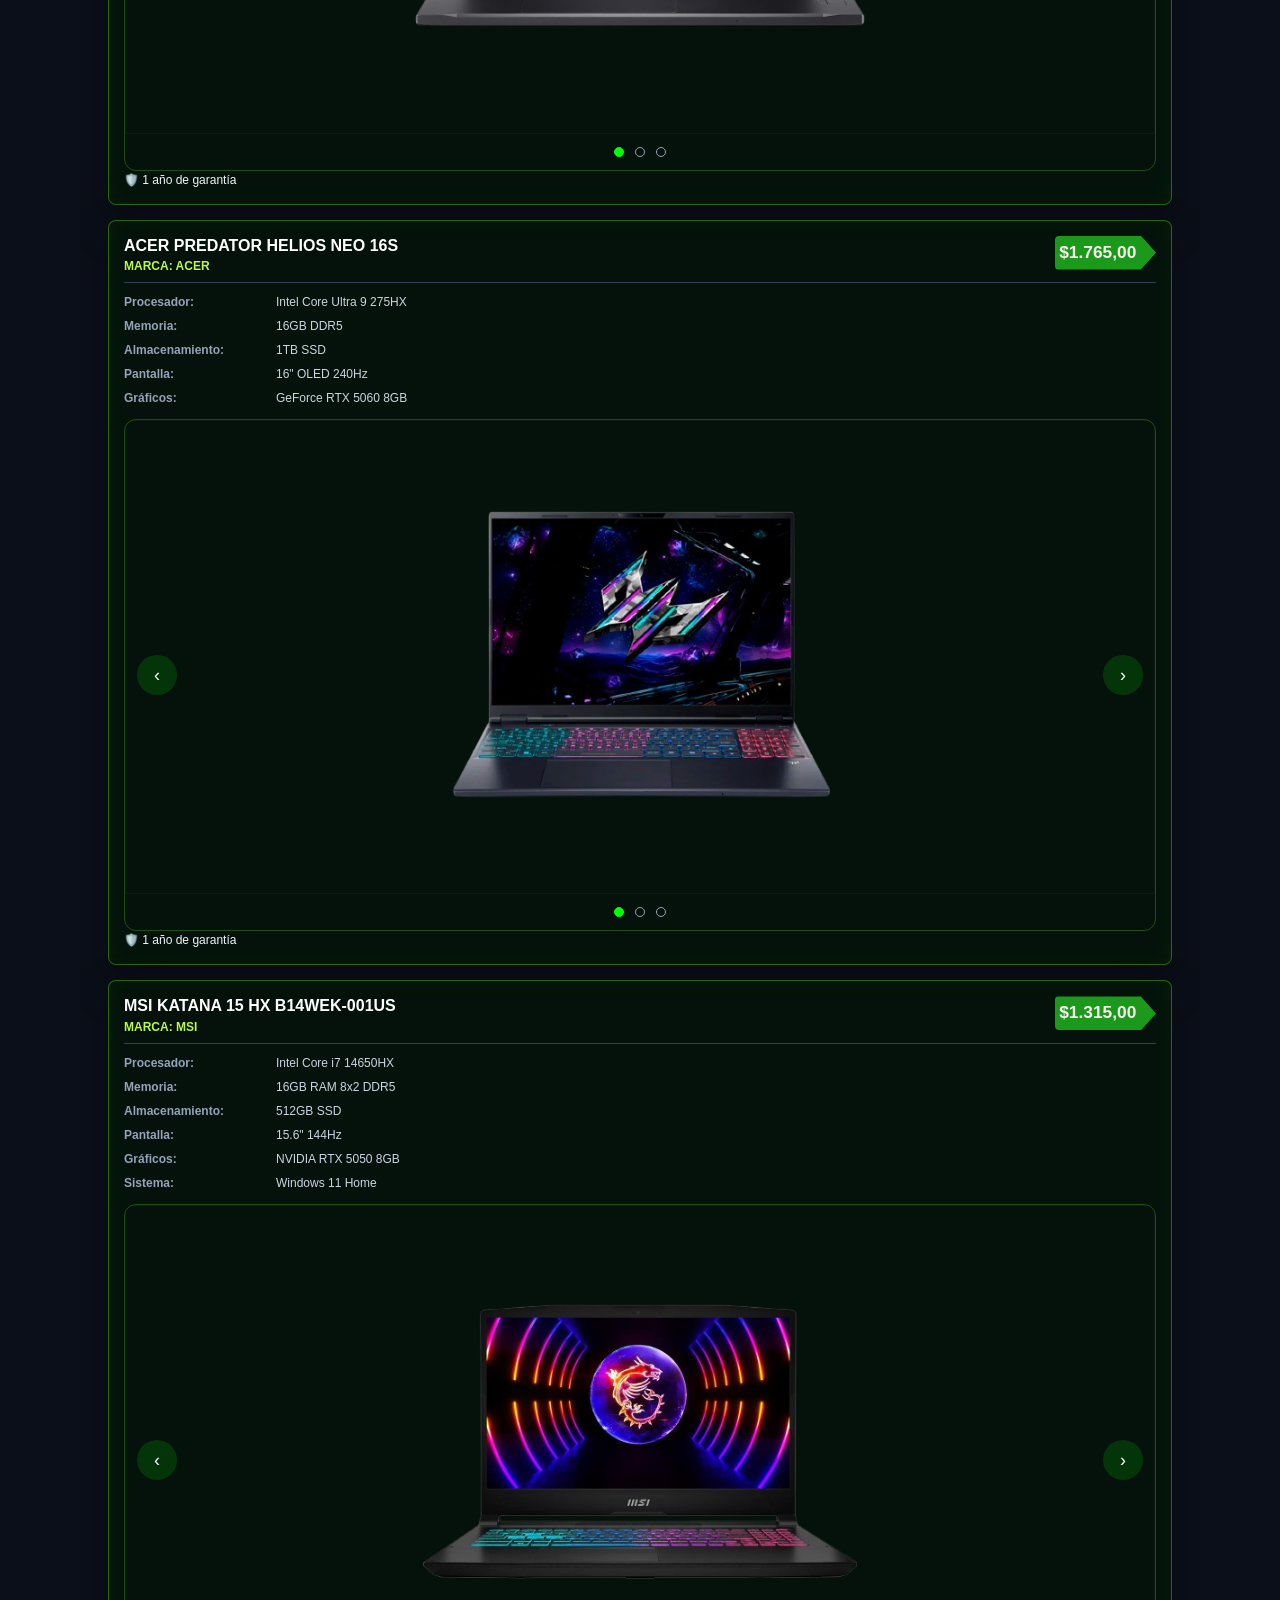
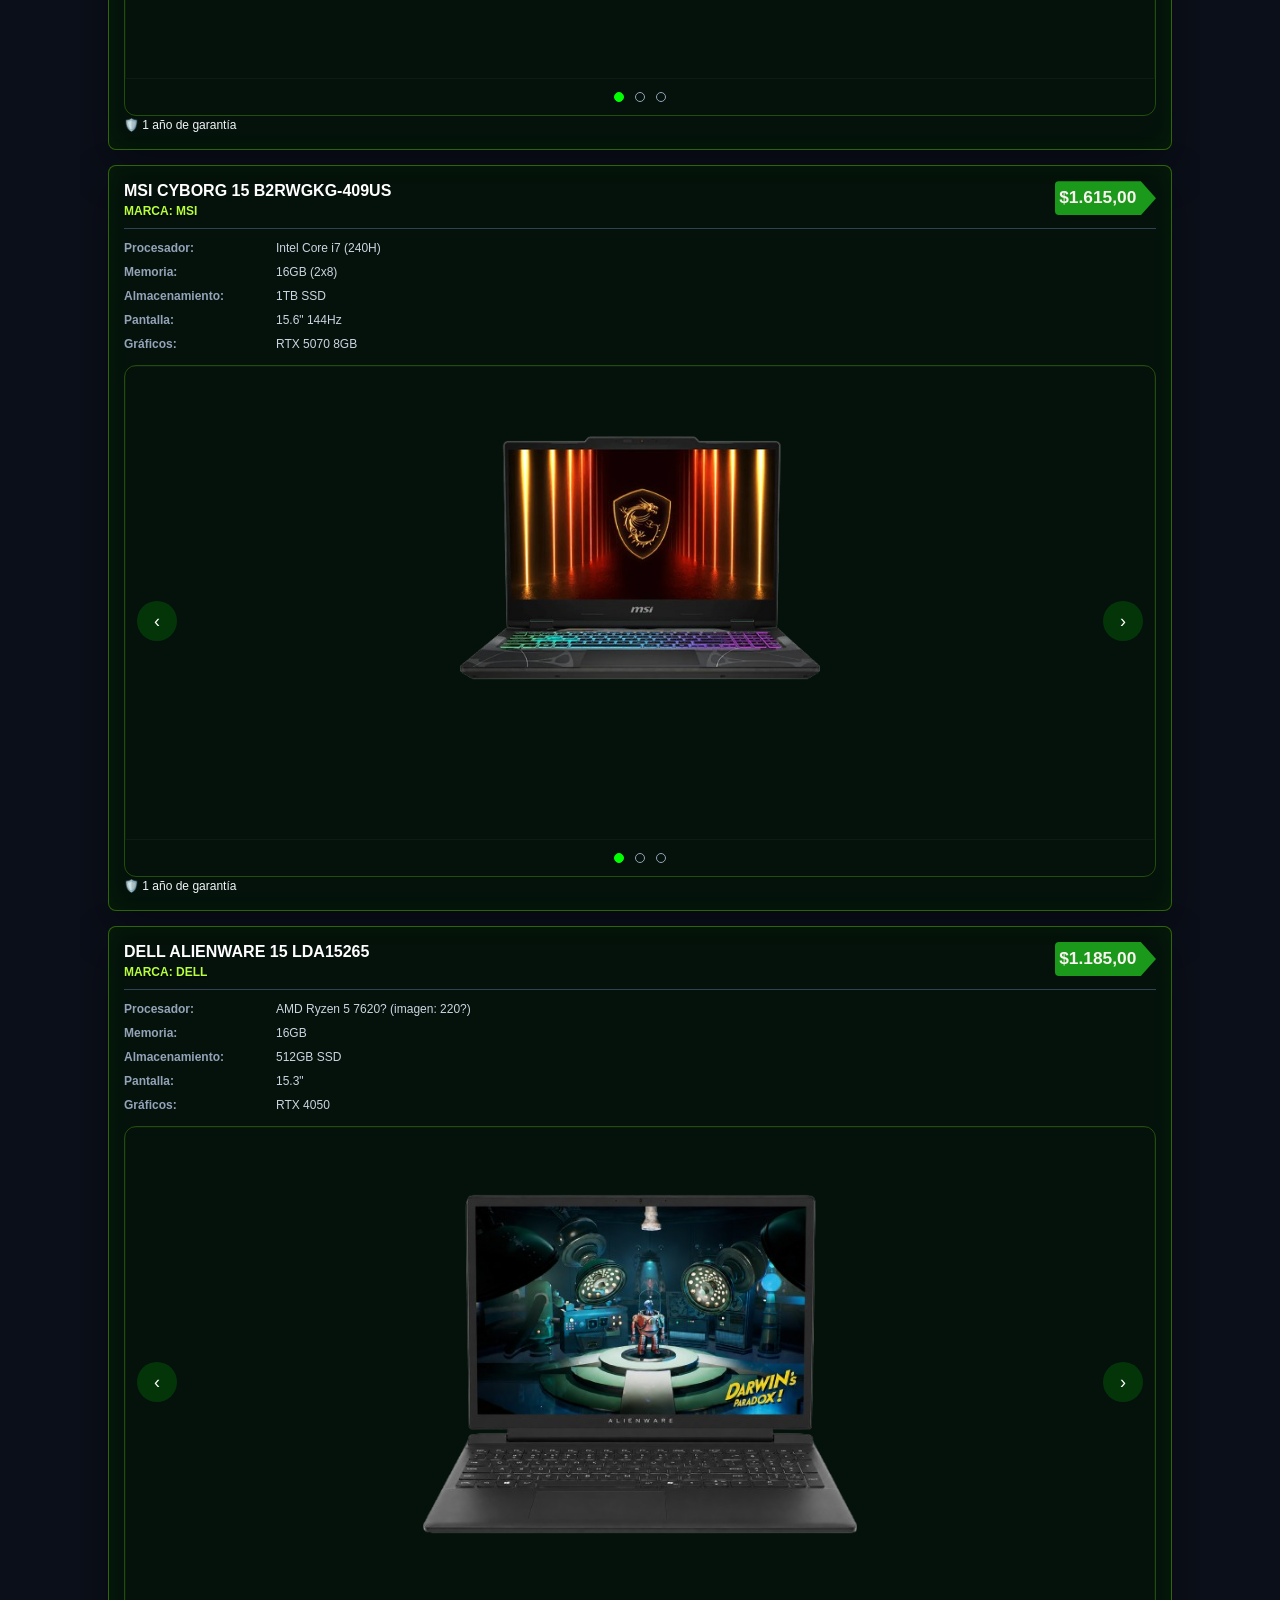
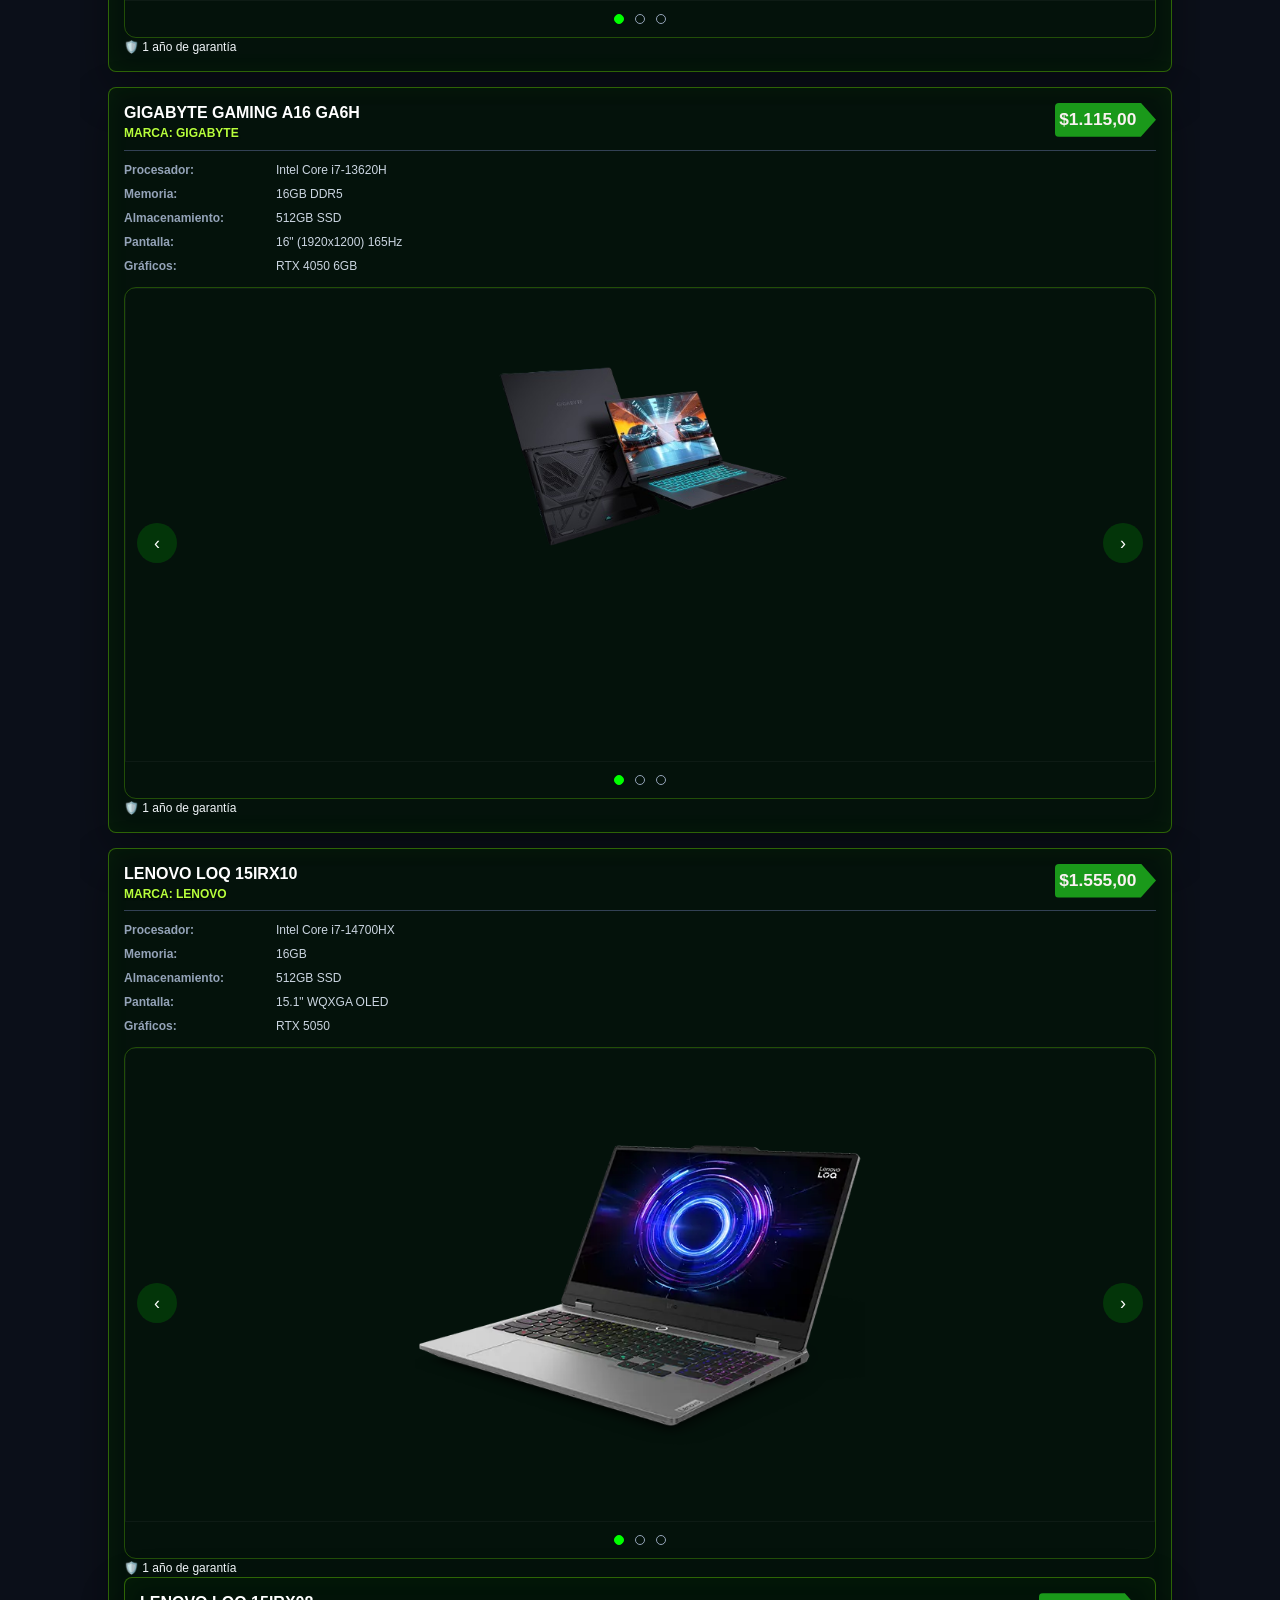
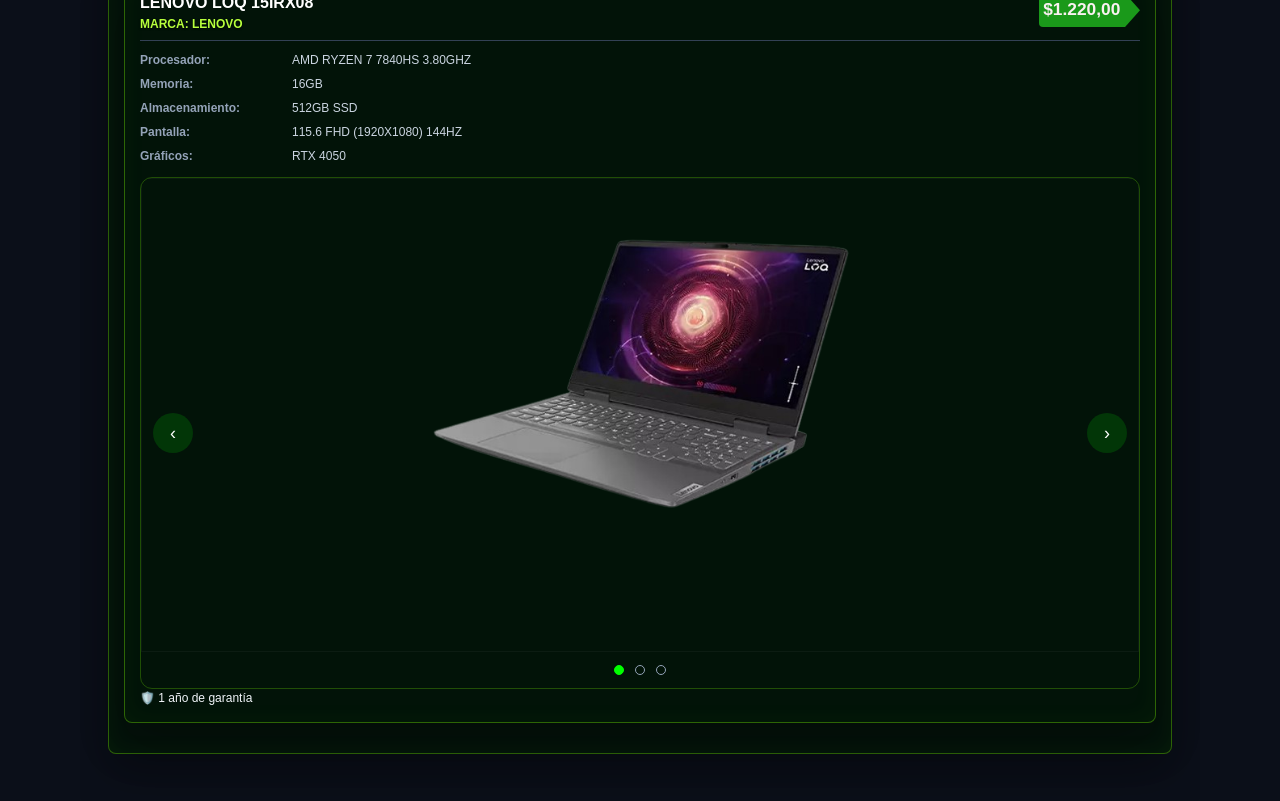
==== commit bebda955: "cambios" ====
--- a/laptops-gaming/index.html
+++ b/laptops-gaming/index.html
@@ -7,146 +7,14 @@
     <link rel="apple-touch-icon" href="../icono.png">
     <title>Catálogo Gaming - Mr. STREAM</title>
     <link rel="stylesheet" href="../global.css">
+    <link rel="stylesheet" href="../catalog.css">
     <link rel="preload" as="image" href="../fondo.webp" type="image/webp" fetchpriority="high">
-    <style>
-        * { box-sizing: border-box; }
-        img { max-width: 100%; height: auto; display: block; }
-        html, body { min-width: 0; max-width: 100vw; overflow-x: hidden; overflow-y: auto; }
-        body { margin:0 auto; max-width:1120px; font-family:'Segoe UI', Roboto, Helvetica, Arial, sans-serif; background:#0b0f19; color:#f1f5f9; line-height:1.5; font-size:12px; padding:18px; }
-        .header-banner {
-        text-align: center; position:relative; left:0; width:100%; margin:0 0 20px 0; padding: 0; background:linear-gradient(135deg,#111827 0%,#1e293b 100%); border-bottom:3px solid #00ff00; overflow-x:hidden; box-sizing:border-box; border-radius:10px; }
-        .header-title { margin:0; font-size:20pt; font-weight:800; color:#ffffff; letter-spacing:0.5px; text-transform:uppercase; }
-        .header-title img { display:block; width:min(100%,380px); max-width:100%; height:auto; margin:0 auto; }
-        .header-subtitle { margin:5px 0 0 0; font-size:11pt; color:#00ff00; font-weight:600; letter-spacing:1px; }
-        .intro { margin-bottom:25px; font-size:10.5pt; color:#94a3b8; border-left:3px solid #00ff00; padding-left:10px; line-height:1.5; }
-        .catalog-menu {
-            position: sticky;
-            top: 18px;
-            z-index: 30;
-            width: 100%;
-            margin: 0 0 22px;
-            padding: 12px 18px;
-            background: rgba(11, 15, 25, 0.88);
-            backdrop-filter: blur(24px);
-            border: 1px solid rgba(255, 255, 255, 0.08);
-            border-radius: 28px;
-            box-shadow: 0 18px 45px rgba(0, 0, 0, 0.28);
-        }
-
-        .catalog-menu ul {
-            display: flex;
-            flex-wrap: wrap;
-            justify-content: center;
-            gap: 10px;
-            margin: 0;
-            padding: 0;
-            list-style: none;
-            overflow-x: auto;
-            -webkit-overflow-scrolling: touch;
-            scrollbar-width: thin;
-            scrollbar-color: rgba(148, 163, 184, 0.5) transparent;
-        }
-
-        .catalog-menu ul::-webkit-scrollbar {
-            height: 7px;
-        }
-
-        .catalog-menu ul::-webkit-scrollbar-track {
-            background: transparent;
-        }
-
-        .catalog-menu ul::-webkit-scrollbar-thumb {
-            background: rgba(148, 163, 184, 0.45);
-            border-radius: 999px;
-        }
-
-        .catalog-menu a {
-            display: inline-flex;
-            align-items: center;
-            justify-content: center;
-            padding: 10px 18px;
-            color: #f1f5f9;
-            text-decoration: none;
-            font-weight: 700;
-            font-size: 0.88rem;
-            white-space: nowrap;
-            border: 1px solid rgba(255, 255, 255, 0.08);
-            border-radius: 999px;
-            background: rgba(255, 255, 255, 0.04);
-            transition: background-color 0.25s ease, border-color 0.25s ease, color 0.25s ease, transform 0.25s ease;
-        }
-
-        .catalog-menu a:hover,
-        .catalog-menu a:focus-visible {
-            background: rgba(0, 255, 0, 0.2);
-            border-color: rgba(0, 255, 0, 0.45);
-            color: #ffffff;
-            transform: translateY(-1px);
-        }
-
-        .catalog-menu a.active {
-            background: linear-gradient(135deg, rgba(2, 132, 199, 0.95), rgba(16, 185, 129, 0.95));
-            border-color: transparent;
-            color: #ffffff;
-            box-shadow: 0 18px 35px rgba(0, 255, 0, 0.2);
-        }
-        .product-card { background:#1e293b; border:1px solid #334155; border-radius:8px; padding:15px; margin-bottom:15px; }
-        .product-header { display:flex; justify-content:space-between; align-items:flex-start; gap:12px; border-bottom:1px solid #334155; padding-bottom:8px; margin-bottom:10px; }
-        .product-title { font-size:12pt; margin:0; font-weight:700; color:#ffffff; }
-        .product-meta { color:#00ff00; font-size:9pt; font-weight:600; text-transform:uppercase; margin-top:4px; }
-        .price-tag {
-            float: right;
-            background-color: #1a991a;
-            color: #faf1f1;
-            font-weight: 800;
-            font-size: 13pt;
-            padding: 4px 12px;
-            border-radius: 4px;
-            margin-top: -5px;
-            clip-path: polygon(0% 0%, 85% 0%, 100% 50%, 85% 100%, 0% 100%);
-        }
-
-        .price-tag .price-value {
-            position: relative;
-            right: 10%;
-        }
-        .spec-grid { display:grid; grid-template-columns:120px 1fr; gap:6px 12px; margin-top:8px; color:#cbd5e1; }
-        .spec-label { color:#94a3b8; font-weight:700; }
-        .warranty { display:inline-block; margin-top:10px; background:#3b82f6; color:#ffffff; padding:4px 8px; border-radius:4px; font-weight:700; font-size:8pt; }
-        .product-gallery { position:relative; margin-top:12px; overflow:hidden; border-radius:12px; border:1px solid #334155; background:#111827; touch-action:pan-y; }
-        .gallery-track { display:flex; transition:transform .35s ease; list-style:none; padding:0; margin:0; }
-        .gallery-slide { min-width:100%; display:flex; justify-content:center; padding:12px; background:radial-gradient(circle at top left, rgba(30,41,59,0.96), rgba(17,24,39,0.65)); box-shadow:inset 0 0 0 1px rgba(255,255,255,0.04); }
-        .gallery-slide img { width:100%; max-width:450px; border-radius:14px; object-fit:contain; cursor:pointer; background:rgba(15,23,42,0.92); padding:14px; border:1px solid rgba(255,255,255,0.1); box-shadow:0 18px 35px rgba(0,0,0,0.35), inset 0 0 0 1px rgba(255,255,255,0.04); opacity:0; transition:opacity .25s ease; }
-        .gallery-slide img.loaded { opacity:1; }
-        .image-frame { position:relative; width:100%; max-width:450px; border-radius:14px; overflow:hidden; background:linear-gradient(90deg, rgba(15,23,42,0.92), rgba(30,41,59,0.96), rgba(15,23,42,0.92)); box-shadow:0 18px 35px rgba(0,0,0,0.35), inset 0 0 0 1px rgba(255,255,255,0.04); }
-        .image-skeleton { position:absolute; inset:0; background:linear-gradient(90deg, rgba(15,23,42,0), rgba(148,163,184,0.16), rgba(15,23,42,0)); background-size:200% 100%; animation:skeleton-shimmer 1.2s linear infinite; pointer-events:none; }
-        @keyframes skeleton-shimmer { from { background-position:200% 0; } to { background-position:-200% 0; } }
-        .gallery-button { position:absolute; top:50%; transform:translateY(-50%); width:40px; height:40px; border-radius:999px; border:none; background:rgba(0,255,0,0.15); color:#fff; cursor:pointer; display:flex; align-items:center; justify-content:center; font-size:18px; line-height:1; padding:0; }
-        .gallery-button:hover { background:rgba(0,255,0,0.28); }
-        .gallery-button.prev { left:12px; }
-        .gallery-button.next { right:12px; }
-        .gallery-dots { text-align:center; padding:10px 0 8px; }
-        .gallery-indicator { width:10px; height:10px; display:inline-block; border-radius:50%; border:1px solid #94a3b8; background:transparent; margin:0 4px; cursor:pointer; }
-        .gallery-indicator.current-slide { background:#00ff00; border-color:#00ff00; }
-        .modal-overlay { position:fixed; inset:0; background:rgba(0,0,0,0.85); display:none; align-items:center; justify-content:center; z-index:999; padding:20px; }
-        .modal-overlay.open { display:flex; }
-        .modal-overlay img { max-width:95%; max-height:95%; border-radius:8px; }
-        .modal-close { position:absolute; top:18px; right:18px; background:rgba(0,0,0,0.5); border:none; color:#fff; width:36px; height:36px; border-radius:50%; font-size:18px; cursor:pointer; }
-        @media (min-width:769px) {
-            body { padding:24px 28px 32px; }
-            .header-banner {
-        text-align: center; padding: 0; }
-            .intro { padding-left:12px; margin-bottom:24px; }
-        }
-
-        @media (max-width:768px){ body { padding:18px; } .spec-grid{grid-template-columns:100px 1fr} .product-title{font-size:15px} .header-banner { padding: 0; text-align:center; } .header-title { font-size:18pt; } .header-subtitle { font-size:10pt; } .gallery-button { width:34px; height:34px; } }
-    </style>
-</head>
-<body>
+
+<body class="catalog catalog-gaming">
     <!-- fondo: se usa via CSS -->
     <div class="header-banner">
         <h1 class="header-title">
-            <img loading="lazy" src="../MrS - Logo Original.png" alt="MrS - Logo Original">
+            <a href="/" aria-label="Ir al inicio"><img loading="lazy" src="../MrS - Logo Original.png" alt="MrS - Logo Original"></a>
         </h1>
         <div class="header-subtitle">Catálogo Exclusivo de Laptops Gaming</div>
     </div>
--- a/global.css
+++ b/global.css
@@ -1,13 +1,30 @@
 html {
     min-height: 100%;
-    /* Use cover background but avoid forcing fixed on all browsers (iOS Safari has issues with background-attachment: fixed) */
-    background: url('fondo.webp') center center / cover no-repeat,
-                radial-gradient(ellipse at center, #047806 0%, #023803 50%, #000501 100%);
+    min-width: 100%;
+    background-image: url('fondo.webp'), radial-gradient(ellipse at center, #047806 0%, #023803 50%, #000501 100%);
+    background-position: center center;
+    background-size: cover;
+    background-repeat: no-repeat;
     background-attachment: fixed;
+    background-color: #0b0f19;
+}
+
+@media (max-width: 767px) {
+    html {
+        /* mobile: use a lighter mobile-optimized image and avoid fixed attachment */
+        background-image: url("fondo-mobile.webp"), radial-gradient(ellipse at center, #047806 0%, #023803 50%, #000501 100%);
+        background-position: center top, center center;
+        background-size: 100% auto, cover;
+        background-repeat: no-repeat;
+        background-attachment: scroll !important;
+        background-color: #0b0f19;
+        background-clip: border-box;
+    }
 }
 
 body {
     min-height: 100vh;
+    min-width: 100vw;
     background: transparent !important;
 }
 
@@ -122,32 +139,37 @@
 @media (max-width: 767px) {
     html {
         /* mobile: use a lighter mobile-optimized image and avoid fixed attachment */
-        background: url("fondo-mobile.webp") center center / cover no-repeat,
-                    radial-gradient(ellipse at center, #047806 0%, #023803 50%, #000501 100%);
-        background-attachment: scroll;
+        background-image: url("fondo-mobile.webp"), radial-gradient(ellipse at center, #047806 0%, #023803 50%, #000501 100%);
+        background-position: center top, center center;
+        background-size: 100% auto, cover;
+        background-repeat: no-repeat;
+        background-attachment: scroll !important;
+        background-color: #0b0f19;
+        background-clip: border-box;
     }
+
     .catalog-button {
-                width: calc(80% - 32px);
-                bottom: 175px;
-                padding: 16px 5px;
-            }
+        width: calc(80% - 32px);
+        bottom: 175px;
+        padding: 16px 5px;
+    }
 
-            .contact-panel {
-                bottom: 18px;
-                width: 100%;
-            }
+    .contact-panel {
+        bottom: 18px;
+        width: 100%;
+    }
 
-            .whatsapp-links {
-                width: calc(100% - 32px);
-                justify-content: center;
-            }
+    .whatsapp-links {
+        width: calc(100% - 32px);
+        justify-content: center;
+    }
 
-            .whatsapp-link {
-                flex: 1;
-                justify-content: center;
-                padding: 9px 8px;
-                font-size: 0.78rem;
-            }
+    .whatsapp-link {
+        flex: 1;
+        justify-content: center;
+        padding: 9px 8px;
+        font-size: 0.78rem;
+    }
 }
 
 /* Workaround: iOS Safari and other mobile webviews don't handle background-attachment: fixed well.
--- a/catalog.css
+++ b/catalog.css
@@ -0,0 +1,447 @@
+* {
+    box-sizing: border-box;
+}
+
+img {
+    max-width: 100%;
+    height: auto;
+    display: block;
+}
+
+html,
+body {
+    min-width: 0;
+    max-width: 100vw;
+    overflow-x: hidden;
+    overflow-y: auto;
+}
+
+body {
+    margin: 0 auto;
+    min-height: 100vh;
+    max-width: 1120px;
+    padding: 18px;
+    font-family: 'Segoe UI', Roboto, Helvetica, Arial, sans-serif;
+    color: #f1f5f9;
+    line-height: 1.5;
+    font-size: 12px;
+}
+
+.header-banner {
+    text-align: center;
+    position: relative;
+    left: 0;
+    width: 100%;
+    margin: 0 0 20px 0;
+    padding: 0;
+    background: linear-gradient(135deg, #111827 0%, #1e293b 100%);
+    border-bottom: 3px solid #00FF00;
+    overflow-x: hidden;
+    box-sizing: border-box;
+    border-radius: 10px;
+}
+
+.header-title {
+    margin: 0;
+    font-size: 20pt;
+    font-weight: 800;
+    color: #ffffff;
+    letter-spacing: 0.5px;
+    text-transform: uppercase;
+}
+
+.header-title img {
+    display: block;
+    width: min(100%, 380px);
+    max-width: 100%;
+    height: auto;
+    margin: 0 auto;
+}
+
+.header-subtitle {
+    margin: 5px 0 0 0;
+    font-size: 11pt;
+    color: #00ff00;
+    font-weight: 600;
+    letter-spacing: 1px;
+}
+
+.intro {
+    margin-bottom: 25px;
+    font-size: 10.5pt;
+    color: #94a3b8;
+    border-left: 3px solid #00FF00;
+    padding-left: 10px;
+    line-height: 1.5;
+}
+
+.catalog-menu {
+    position: sticky;
+    top: 18px;
+    z-index: 30;
+    width: 100%;
+    margin: 0 0 22px;
+    padding: 12px 18px;
+    background: rgba(11, 15, 25, 0.88);
+    backdrop-filter: blur(24px);
+    border: 1px solid rgba(255, 255, 255, 0.08);
+    border-radius: 28px;
+    box-shadow: 0 18px 45px rgba(0, 0, 0, 0.28);
+}
+
+.catalog-menu ul {
+    display: flex;
+    flex-wrap: wrap;
+    justify-content: center;
+    gap: 10px;
+    margin: 0;
+    padding: 0;
+    list-style: none;
+    overflow-x: auto;
+    -webkit-overflow-scrolling: touch;
+    scrollbar-width: thin;
+    scrollbar-color: rgba(148, 163, 184, 0.5) transparent;
+}
+
+.catalog-menu ul::-webkit-scrollbar {
+    height: 7px;
+}
+
+.catalog-menu ul::-webkit-scrollbar-track {
+    background: transparent;
+}
+
+.catalog-menu ul::-webkit-scrollbar-thumb {
+    background: rgba(148, 163, 184, 0.45);
+    border-radius: 999px;
+}
+
+.catalog-menu a {
+    display: inline-flex;
+    align-items: center;
+    justify-content: center;
+    padding: 10px 18px;
+    color: #f1f5f9;
+    text-decoration: none;
+    font-weight: 700;
+    font-size: 0.88rem;
+    white-space: nowrap;
+    border: 1px solid rgba(255, 255, 255, 0.08);
+    border-radius: 999px;
+    background: rgba(255, 255, 255, 0.04);
+    transition: background-color 0.25s ease, border-color 0.25s ease, color 0.25s ease, transform 0.25s ease;
+}
+
+.catalog-menu a:hover,
+.catalog-menu a:focus-visible {
+    background: rgba(0, 255, 0, 0.2);
+    border-color: rgba(0, 255, 0, 0.45);
+    color: #ffffff;
+    transform: translateY(-1px);
+}
+
+.catalog-menu a.active {
+    background: linear-gradient(135deg, rgba(2, 132, 199, 0.95), rgba(16, 185, 129, 0.95));
+    border-color: transparent;
+    color: #ffffff;
+    box-shadow: 0 18px 35px rgba(0, 255, 0, 0.2);
+}
+
+.product-card {
+    background: #1e293b;
+    border: 1px solid #334155;
+    border-radius: 8px;
+    padding: 15px;
+    margin-bottom: 15px;
+}
+
+.product-header {
+    display: flex;
+    flex-wrap: wrap;
+    justify-content: space-between;
+    align-items: flex-start;
+    gap: 12px;
+    border-bottom: 1px solid #334155;
+    padding-bottom: 8px;
+    margin-bottom: 10px;
+}
+
+.product-header > div:first-child {
+    flex: 1 1 0;
+    min-width: 0;
+}
+
+.product-title {
+    margin: 0;
+    font-size: 12pt;
+    font-weight: 700;
+    color: #ffffff;
+    word-break: break-word;
+    line-height: 1.2;
+}
+
+.product-meta {
+    color: #00ff00;
+    font-size: 9pt;
+    font-weight: 600;
+    text-transform: uppercase;
+    margin-top: 4px;
+    line-height: 1.3;
+}
+
+.price-tag {
+    background-color: #1a991a;
+    color: #faf1f1;
+    font-weight: 800;
+    font-size: 13pt;
+    padding: 4px 12px;
+    border-radius: 4px;
+    clip-path: polygon(0% 0%, 85% 0%, 100% 50%, 85% 100%, 0% 100%);
+    white-space: nowrap;
+    align-self: flex-start;
+}
+
+.price-tag .price-value {
+    position: relative;
+    right: 10%;
+}
+
+.spec-grid {
+    display: grid;
+    grid-template-columns: minmax(100px, 140px) 1fr;
+    gap: 6px 12px;
+    margin-top: 8px;
+    color: #cbd5e1;
+}
+
+.spec-label {
+    color: #94a3b8;
+    font-weight: 700;
+}
+
+.product-gallery {
+    position: relative;
+    margin-top: 12px;
+    overflow: hidden;
+    border-radius: 12px;
+    border: 1px solid #334155;
+    background: #111827;
+    touch-action: pan-y;
+}
+
+.gallery-track {
+    display: flex;
+    transition: transform 0.35s ease;
+    list-style: none;
+    margin: 0;
+    padding: 0;
+}
+
+.gallery-slide {
+    min-width: 100%;
+    display: flex;
+    justify-content: center;
+    padding: 12px;
+    background: radial-gradient(circle at top left, rgba(30, 41, 59, 0.96), rgba(17, 24, 39, 0.65));
+    box-shadow: inset 0 0 0 1px rgba(255, 255, 255, 0.04);
+}
+
+.gallery-slide img {
+    width: 100%;
+    max-width: 450px;
+    height: auto;
+    border-radius: 14px;
+    object-fit: contain;
+    cursor: pointer;
+    background: rgba(15, 23, 42, 0.92);
+    padding: 14px;
+    border: 1px solid rgba(255, 255, 255, 0.1);
+    box-shadow: 0 18px 35px rgba(0, 0, 0, 0.35), inset 0 0 0 1px rgba(255, 255, 255, 0.04);
+    opacity: 0;
+    transition: opacity 0.25s ease;
+}
+
+.gallery-slide img.loaded {
+    opacity: 1;
+}
+
+.image-frame {
+    position: relative;
+    width: 100%;
+    max-width: 450px;
+    border-radius: 14px;
+    overflow: hidden;
+    background: linear-gradient(90deg, rgba(15, 23, 42, 0.92), rgba(30, 41, 59, 0.96), rgba(15, 23, 42, 0.92));
+    box-shadow: 0 18px 35px rgba(0, 0, 0, 0.35), inset 0 0 0 1px rgba(255, 255, 255, 0.04);
+}
+
+.image-skeleton {
+    position: absolute;
+    inset: 0;
+    background: linear-gradient(90deg, rgba(15, 23, 42, 0), rgba(148, 163, 184, 0.16), rgba(15, 23, 42, 0));
+    background-size: 200% 100%;
+    animation: skeleton-shimmer 1.2s linear infinite;
+    pointer-events: none;
+}
+
+@keyframes skeleton-shimmer {
+    from {
+        background-position: 200% 0;
+    }
+    to {
+        background-position: -200% 0;
+    }
+}
+
+.gallery-button {
+    position: absolute;
+    top: 50%;
+    transform: translateY(-50%);
+    width: 40px;
+    height: 40px;
+    border-radius: 999px;
+    border: none;
+    background: rgba(0, 255, 0, 0.15);
+    color: #ffffff;
+    cursor: pointer;
+    display: flex;
+    align-items: center;
+    justify-content: center;
+    font-size: 18px;
+    line-height: 1;
+    padding: 0;
+}
+
+.gallery-button:hover {
+    background: rgba(0, 255, 0, 0.28);
+}
+
+.gallery-button.prev {
+    left: 12px;
+}
+
+.gallery-button.next {
+    right: 12px;
+}
+
+.gallery-dots {
+    text-align: center;
+    padding: 10px 0 8px;
+}
+
+.gallery-indicator {
+    width: 10px;
+    height: 10px;
+    display: inline-block;
+    border-radius: 50%;
+    border: 1px solid #94a3b8;
+    background: transparent;
+    margin: 0 4px;
+    cursor: pointer;
+}
+
+.gallery-indicator.current-slide {
+    background: #00ff00;
+    border-color: #00ff00;
+}
+
+.modal-overlay {
+    position: fixed;
+    inset: 0;
+    background: rgba(0, 0, 0, 0.85);
+    display: none;
+    align-items: center;
+    justify-content: center;
+    padding: 20px;
+    z-index: 1000;
+}
+
+.modal-overlay.open {
+    display: flex;
+}
+
+.modal-overlay img {
+    max-width: 95%;
+    max-height: 95%;
+    border-radius: 12px;
+}
+
+.modal-close {
+    position: absolute;
+    top: 18px;
+    right: 18px;
+    width: 36px;
+    height: 36px;
+    border: none;
+    background: rgba(255, 255, 255, 0.12);
+    color: #ffffff;
+    border-radius: 50%;
+    font-size: 18px;
+    cursor: pointer;
+}
+
+@media (min-width: 769px) {
+    body {
+        padding: 24px 28px 32px;
+    }
+
+    .intro {
+        padding-left: 12px;
+        margin-bottom: 24px;
+    }
+}
+
+@media (max-width: 768px) {
+    body {
+        padding: 18px;
+    }
+
+    .header-banner {
+        padding: 0;
+        text-align: center;
+    }
+
+    .header-title {
+        font-size: 18pt;
+    }
+
+    .header-subtitle {
+        font-size: 10pt;
+    }
+
+    .spec-grid {
+        grid-template-columns: 100px 1fr;
+    }
+
+    .product-title {
+        font-size: 14px;
+    }
+
+    .gallery-button {
+        width: 34px;
+        height: 34px;
+    }
+}
+
+@media (max-width: 480px) {
+    body {
+        font-size: 13px;
+    }
+
+    .product-card {
+        padding: 12px;
+    }
+
+    .product-title {
+        font-size: 12pt;
+    }
+
+    .spec-label {
+        font-size: 9pt;
+    }
+
+    .gallery-button {
+        width: 32px;
+        height: 32px;
+    }
+}
